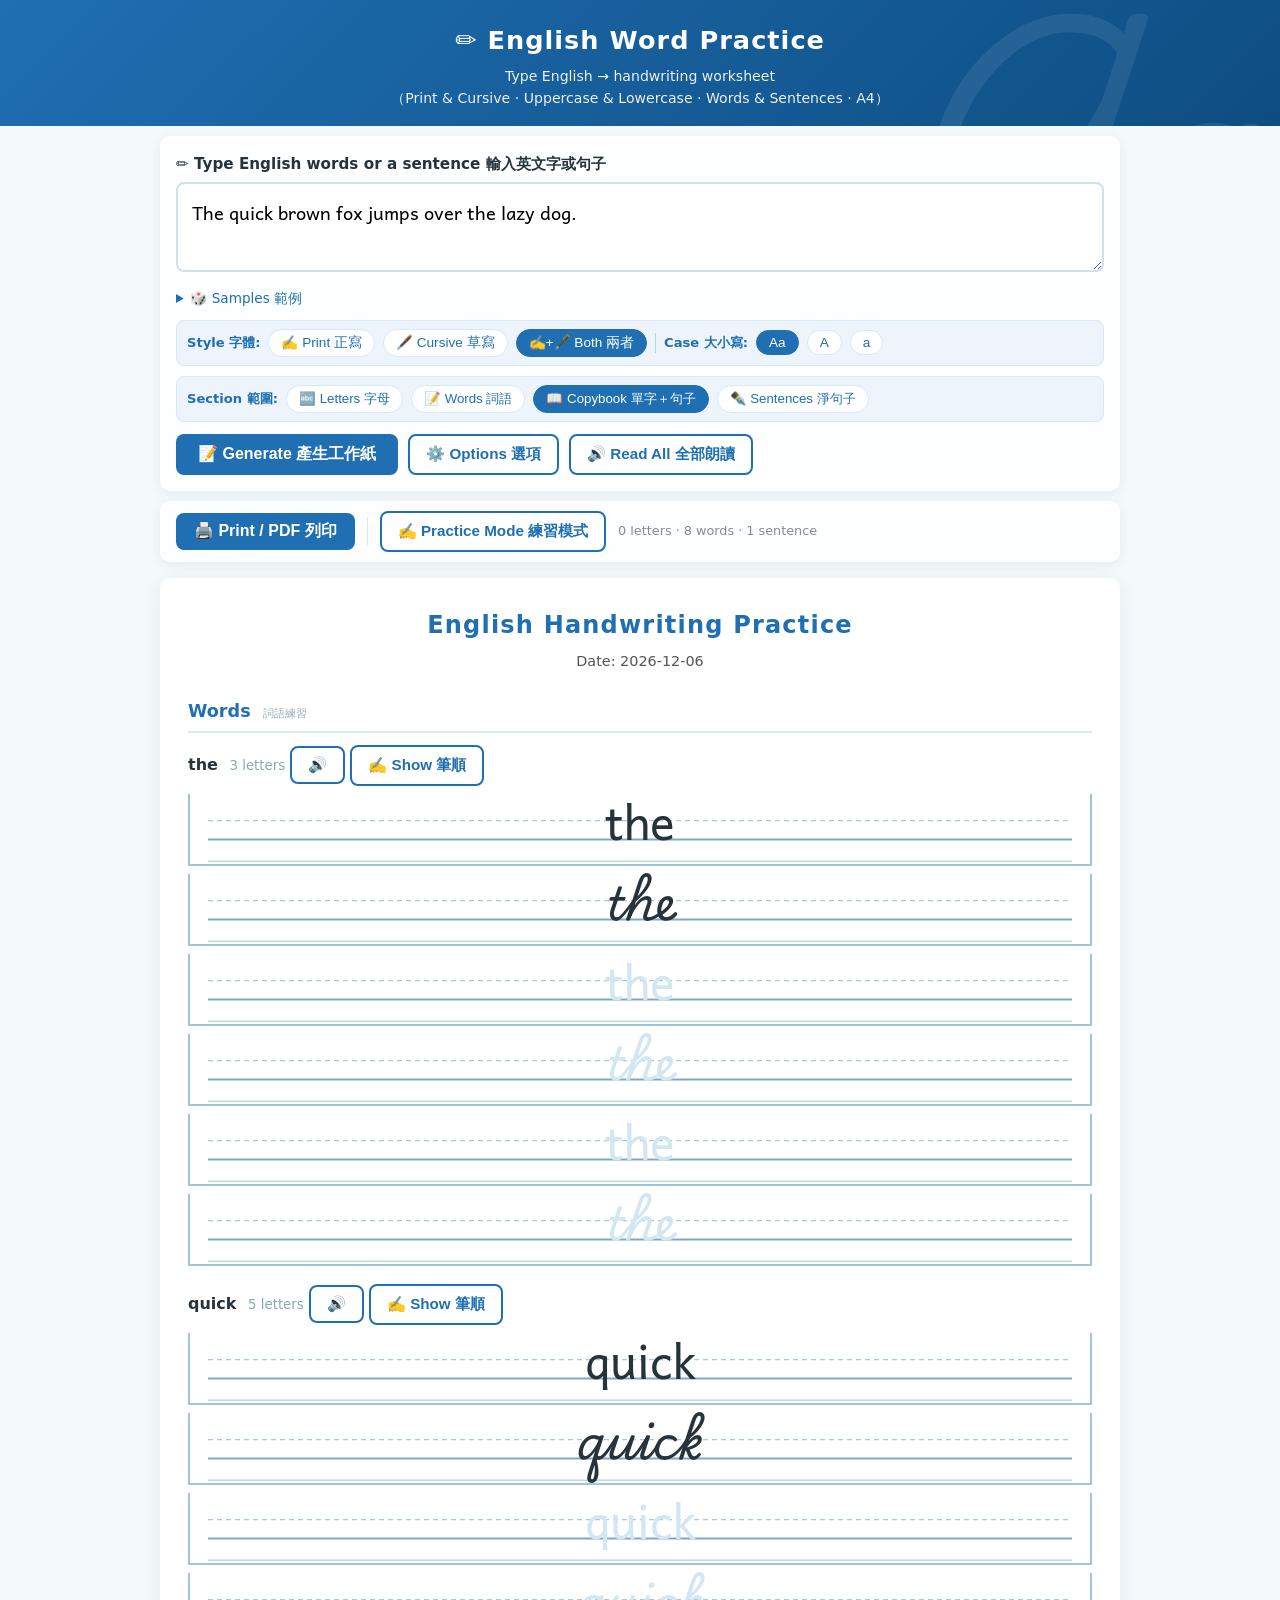
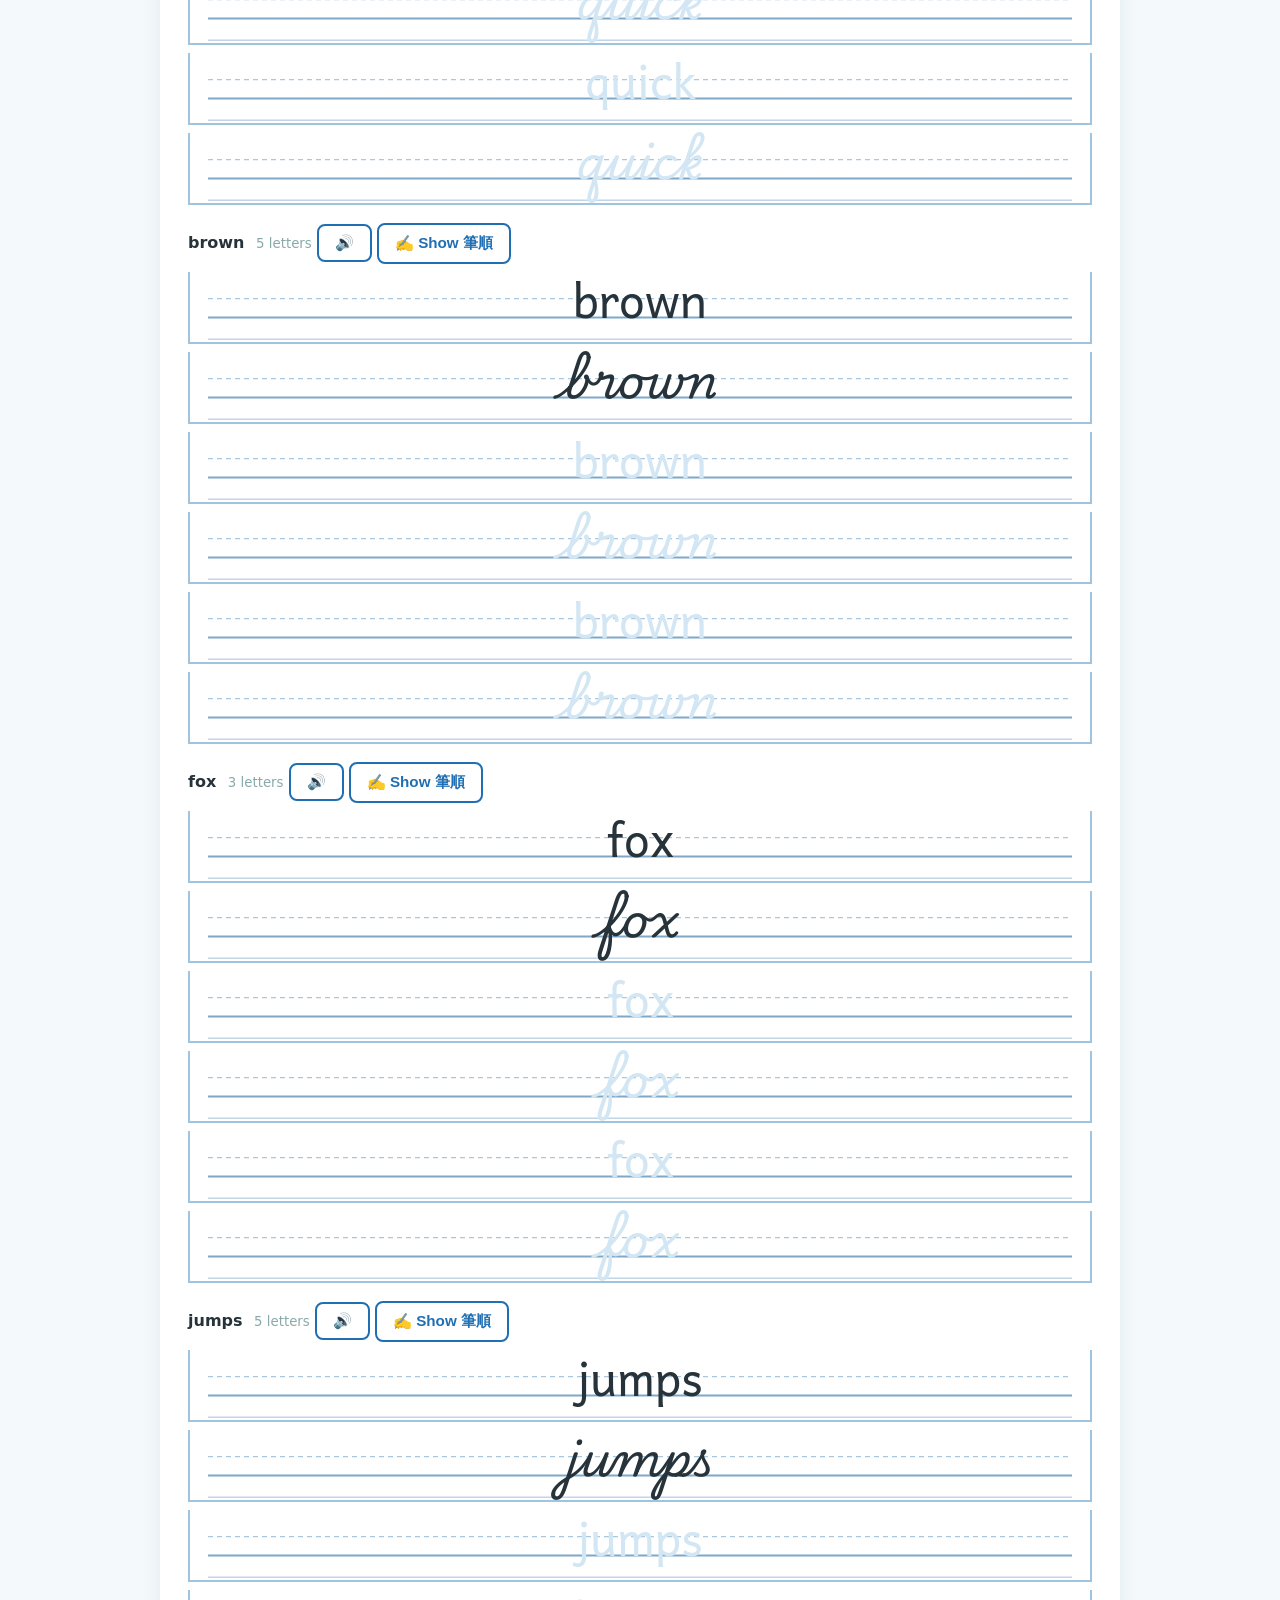
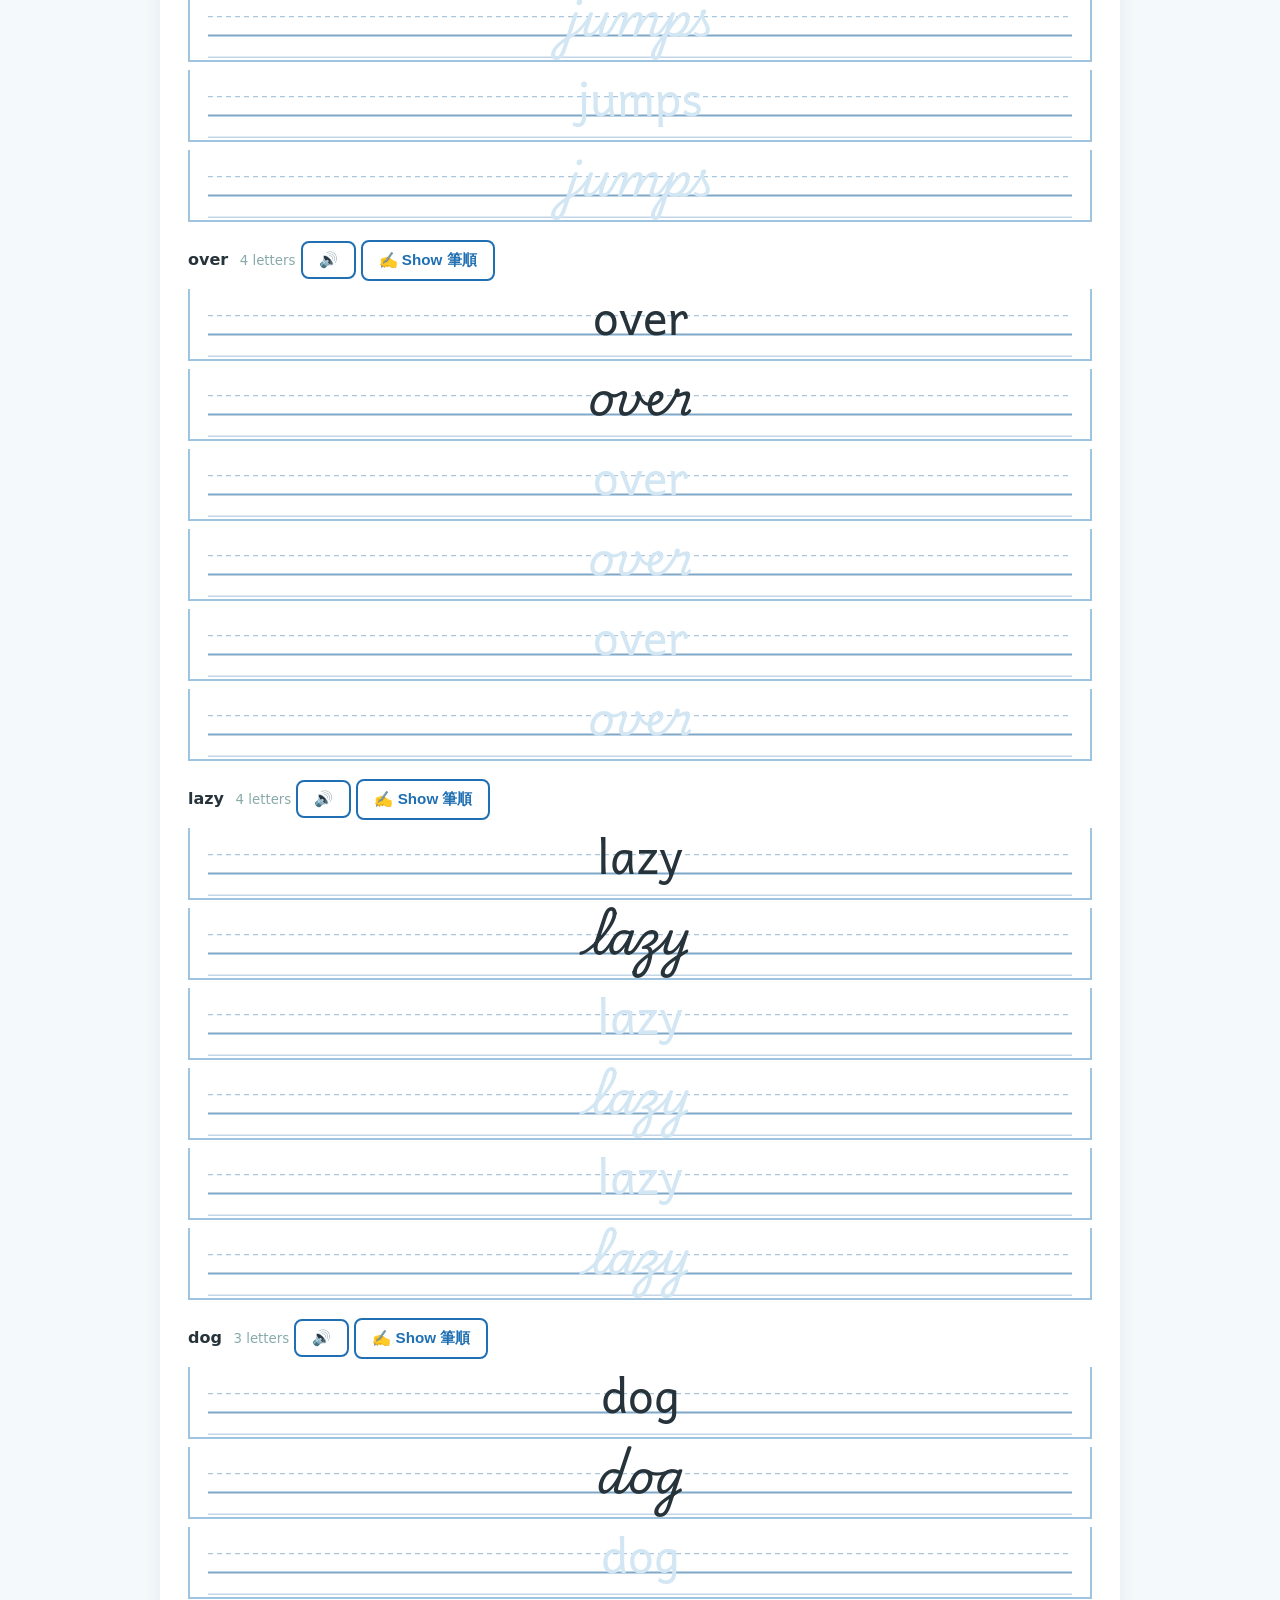
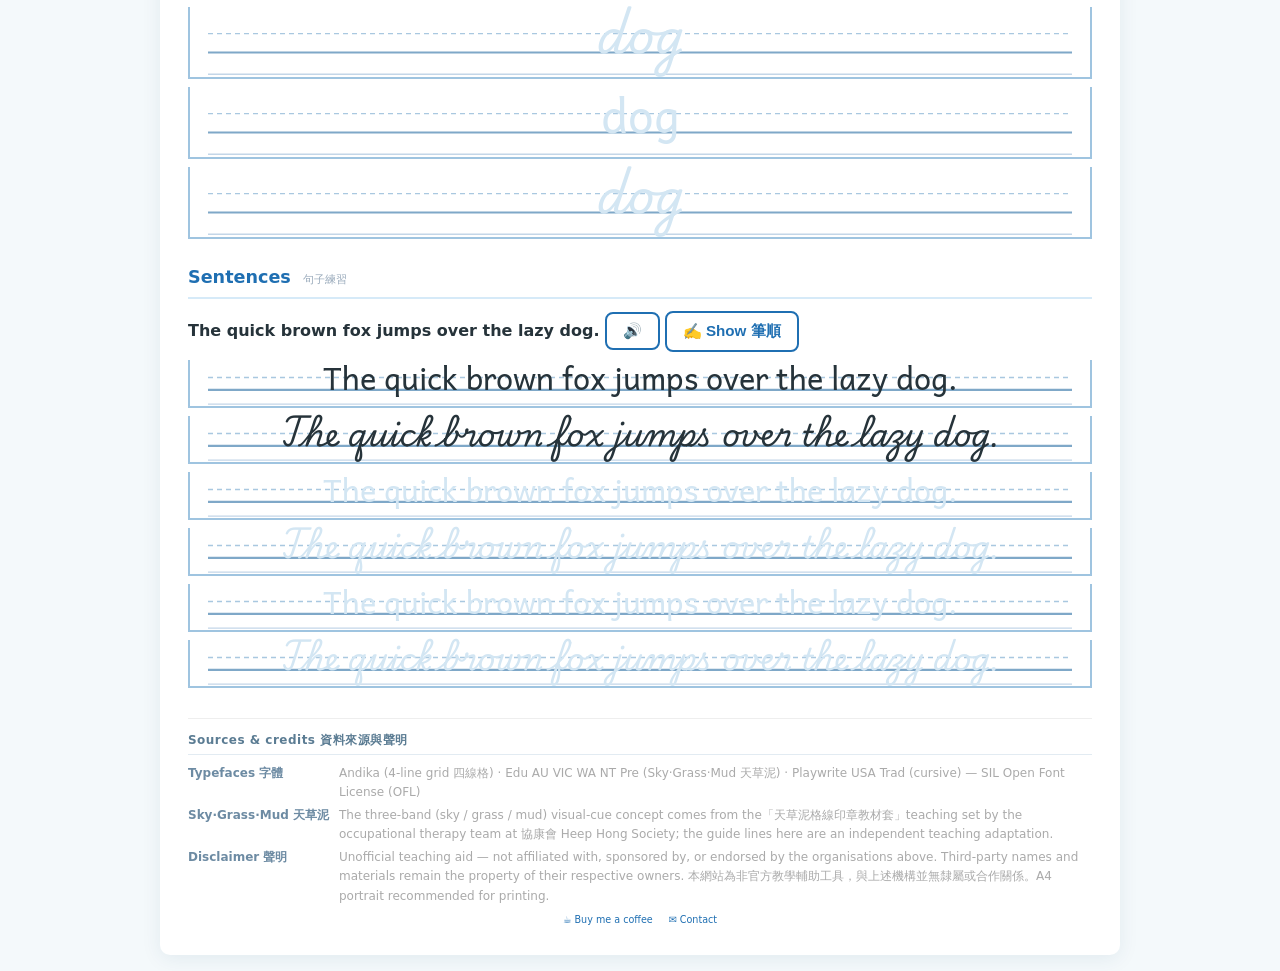
==== index.html @ a5fae90f "feat(天草泥): 虛線字再下移 1%（可壓線）+ 修 perRow 格仔基線偏差 用戶：「在天草泥模式下，虛線字再稍稍向下移，與中線重疊也可以」  ① 新 --cg-dot-extra（比例同 -" ====
<!DOCTYPE html>
<html lang="en">
<head>
<meta charset="UTF-8">
<meta name="viewport" content="width=device-width, initial-scale=1.0">
<title>English Word Practice — Handwriting Worksheet (Print & Cursive · A4)</title>
<link href="fonts/hand.css?v=caoni5" rel="stylesheet">
<link rel="icon" href="data:image/svg+xml,<svg xmlns='http://www.w3.org/2000/svg' viewBox='0 0 100 100'><text y='80' font-size='80'>✏️</text></svg>">
<style>
:root {
  --bg: #F4F9FB;
  --ink: #26333A;
  --blue: #1F6FB2;
  --blue-light: #D6EAF8;
  --blue-grid: #9FC4E0;
  --guide-line: #A9C8E0;
  --guide-tint: #D3E6F3;
  --green: #2E7D4F;
  --paper: #FDFEFF;
  --card-bg: #FFFFFF;
  --shadow: rgba(15, 60, 100, 0.08);
  --radius: 10px;
  --cell-practice: 96px;
  --cell-font: 62px;
  --glyph-bottom: 15%;
}
* { box-sizing: border-box; margin: 0; padding: 0; }
html { scroll-behavior: smooth; }
body {
  font-family: "Segoe UI", "PingFang TC", "Microsoft JhengHei", system-ui, sans-serif;
  background: var(--bg);
  color: var(--ink);
  line-height: 1.6;
  -webkit-font-smoothing: antialiased;
}
.screen-only { max-width: 960px; margin: 0 auto; padding: 20px; }
.hero {
  text-align: center;
  padding: 20px 16px 16px;
  background: linear-gradient(135deg, #1F6FB2 0%, #0E4D82 100%);
  color: white;
  position: relative;
  overflow: hidden;
}
.hero::after {
  content: 'Aa';
  position: absolute;
  right: 10px;
  top: -40px;
  font-size: 220px;
  opacity: 0.08;
  font-family: "Playwrite", "Andika", cursive;
}
.hero h1 { font-size: 1.6em; font-weight: 700; letter-spacing: 0.04em; }
.hero p { opacity: 0.92; margin-top: 4px; font-size: 0.88em; }
.input-section {
  background: var(--paper);
  border-radius: var(--radius);
  padding: 16px;
  margin: 10px auto;
  max-width: 960px;
  box-shadow: 0 2px 12px var(--shadow);
}
.input-section label { display: block; font-weight: 600; margin-bottom: 6px; font-size: 0.95em; }
.input-section textarea {
  width: 100%;
  min-height: 90px;
  padding: 14px;
  border: 2px solid #cfe0ee;
  border-radius: 8px;
  font-size: 1.15em;
  font-family: "Andika", "Segoe UI", cursive;
  resize: vertical;
  transition: border-color 0.2s;
  background: white;
}
.input-section textarea:focus { outline: none; border-color: var(--blue); }
.sample-collapse { margin-top: 8px; }
.sample-collapse summary { cursor: pointer; font-size: 0.85em; color: var(--blue); }
.sample-collapse .sample-list { display: flex; flex-wrap: wrap; gap: 8px; margin-top: 8px; }
.sample-collapse .sample-list button {
  border: 1px solid var(--blue-light);
  background: white;
  color: var(--blue);
  border-radius: 16px;
  padding: 4px 12px;
  font-size: 0.85em;
  cursor: pointer;
}
.sample-collapse .sample-list button:hover { background: var(--blue-light); }
.actions { display: flex; gap: 10px; margin-top: 12px; flex-wrap: wrap; }
.quick-style {
  display: flex; align-items: center; gap: 8px; flex-wrap: wrap;
  margin-top: 10px; padding: 8px 10px; background: #EDF4FB;
  border-radius: 8px; border: 1px solid var(--blue-light);
}
.qs-label { font-size: 0.82em; font-weight: 700; color: var(--blue); }
.qs-sep { width: 1px; height: 20px; background: #B9D3EA; }
.qs-btn {
  border: 1px solid var(--blue-light); background: white; color: var(--blue);
  border-radius: 16px; padding: 4px 12px; font-size: 0.85em; cursor: pointer;
  transition: all 0.15s;
}
.qs-btn:hover { background: var(--blue-light); }
.qs-btn.active { background: var(--blue); color: white; border-color: var(--blue); }
.btn-primary {
  background: var(--blue);
  color: white;
  border: none;
  border-radius: 8px;
  padding: 10px 22px;
  font-size: 1em;
  font-weight: 600;
  cursor: pointer;
  transition: background 0.2s;
}
.btn-primary:hover { background: #18588F; }
.btn-ghost {
  background: white;
  color: var(--blue);
  border: 2px solid var(--blue);
  border-radius: 8px;
  padding: 8px 16px;
  font-size: 0.95em;
  font-weight: 600;
  cursor: pointer;
}
.btn-ghost:hover { background: var(--blue-light); }

/* ===== OPTIONS ===== */
.options {
  background: var(--paper);
  border-radius: var(--radius);
  padding: 14px 16px;
  margin: 10px auto;
  max-width: 960px;
  box-shadow: 0 2px 12px var(--shadow);
  display: none;
}
.options.show { display: block; }
.opt-head { display: flex; align-items: center; justify-content: space-between; gap: 8px; flex-wrap: wrap; margin-bottom: 6px; }
.opt-head-title { font-weight: 700; font-size: 0.9em; color: var(--blue); }
.opt-head-actions { display: flex; gap: 6px; flex-wrap: wrap; }
.opt-mini {
  font: 600 0.78em/1 system-ui, -apple-system, "Noto Sans TC", sans-serif;
  padding: 5px 10px; border: 1px solid #d8e4f0; border-radius: 999px;
  background: #fff; color: #33506b; cursor: pointer;
}
.opt-mini:hover { background: #f2f7fc; }
.opt-mini.opt-reset { color: #8a5a00; border-color: #f0dfc0; background: #fffaf0; }
.opt-section { border-top: 1px solid #eef4fa; padding-top: 8px; margin-bottom: 10px; }
.opt-section:first-of-type { border-top: 0; }
.opt-section h3 {
  display: flex; align-items: baseline; gap: 8px; flex-wrap: wrap;
  font-size: 0.8em; font-weight: 700; color: var(--blue);
  margin: 0 0 8px; padding: 0 0 4px; border-bottom: 1px solid #e8f0f8;
  letter-spacing: 0.03em; cursor: pointer; user-select: none;
}
.opt-sec-sub { font-weight: 500; font-size: 0.94em; color: #93a7ba; letter-spacing: 0; }
.opt-chev { margin-left: auto; color: #9fb4c8; font-size: 0.9em; transition: transform 0.15s; }
.opt-section.collapsed .opt-chev { transform: rotate(-90deg); }
.opt-section.collapsed .opt-body { display: none; }
.opt-grid { display: grid; grid-template-columns: repeat(3, minmax(0, 1fr)); gap: 9px 16px; align-items: center; }
.opt-row { display: flex; align-items: center; gap: 8px; min-width: 0; }
.opt-row > label { flex: 0 1 auto; font-size: 0.82em; color: #555; font-weight: 600; }
.opt-row > select, .opt-row > input[type=number], .opt-row > input[type=text] {
  flex: 1 1 auto; min-width: 0;
  border: 1px solid #cfe0ee; border-radius: 6px; padding: 6px 8px; font-size: 0.9em; background: white;
}
.opt-row > input[type=checkbox] { flex: 0 0 auto; margin-left: auto; width: 16px; height: 16px; }
.opt-row.wide { grid-column: span 2; }
.opt-row.sub { margin-left: 10px; padding-left: 10px; border-left: 2px solid #e8f0f8; }
.opt-note { grid-column: 1 / -1; font-size: 0.75em; color: #93a7ba; margin: -2px 0 0 2px; }
#optionsPanel [hidden] { display: none !important; }
.toggle-row { display: flex; align-items: center; gap: 6px; }
.toggle-row label { font-size: 0.85em; color: #333; font-weight: 500; }

/* ===== PRINT BAR ===== */
.print-bar {
  max-width: 960px; margin: 10px auto; padding: 10px 16px;
  background: var(--paper); border-radius: var(--radius);
  box-shadow: 0 2px 12px var(--shadow);
  display: none; align-items: center; gap: 12px; flex-wrap: wrap;
}
.print-bar.show { display: flex; }
.print-bar .btn-primary { padding: 8px 18px; }
.bar-sep { width: 1px; height: 28px; background: #dde8f2; }

/* ===== WORKSHEET ===== */
#worksheet {
  background: white;
  border-radius: var(--radius);
  box-shadow: 0 4px 20px var(--shadow);
  max-width: 960px;
  margin: 16px auto;
  padding: 28px;
  display: none;
}
#worksheet.show { display: block; }
.ws-header { text-align: center; margin-bottom: 20px; }
.ws-title { font-size: 1.5em; font-weight: 700; color: var(--blue); letter-spacing: 0.05em; }
.ws-meta { display: flex; justify-content: center; gap: 24px; margin-top: 6px; font-size: 0.9em; color: #555; }
.ws-section-title {
  font-size: 1.1em; font-weight: 700; color: var(--blue);
  margin: 24px 0 12px; padding-bottom: 6px; border-bottom: 2px solid var(--blue-light);
}
.ws-section-title .en-hint { font-size: 0.6em; color: #99aabb; font-weight: 500; margin-left: 6px; }

/* ===== LETTER CARDS ===== */
.letter-card {
  border: 1px solid #e3eef7;
  border-radius: 10px;
  padding: 14px;
  margin-bottom: 14px;
  background: var(--card-bg);
  page-break-inside: avoid;
}
.letter-info { display: flex; align-items: flex-start; gap: 16px; margin-bottom: 8px; }
.letter-demo { flex-shrink: 0; }
.letter-details { flex: 1; min-width: 0; }
.letter-details .letter-name { font-size: 1.1em; font-weight: 700; }
.letter-details .letter-name small { color: #8aa; font-weight: 500; font-size: 0.7em; }
.letter-details .letter-desc { font-size: 0.85em; color: #667; }
.letter-details .letter-actions { display: flex; gap: 8px; margin-top: 8px; flex-wrap: wrap; }

/* ===== HANDWRITING CELL (4-line grid, print-safe SVG) ===== */
.hw-cell {
  position: relative;
  width: var(--cell-practice, 96px);
  height: var(--cell-practice, 96px);
  background: white;
  border: 2px solid var(--blue-grid);
  flex-shrink: 0;
}
.hw-cell .glyph-layer {
  position: absolute;
  inset: 0;
  display: flex;
  align-items: flex-end;
  justify-content: center;
  bottom: var(--glyph-bottom, 15%);
  line-height: 1;
  z-index: 3;
}
.hw-cell .glyph-layer span {
  display: inline-block;
  line-height: 1;
  font-size: var(--cell-font, 62px);
  transform-origin: center;
}
.hw-cell .glyph-layer span.print { font-family: "Andika", "Segoe UI", sans-serif; margin-bottom: calc(var(--cell-font) * 0.2275 - 1px); }
.hw-cell .glyph-layer span.cursive { font-family: "Playwrite", cursive; margin-bottom: calc(var(--cell-font) * 0.2775 - 1px); }
.hw-cell .glyph-layer .guide-glyph { color: var(--guide-tint); }
.hw-cell .glyph-layer .demo-glyph { color: var(--ink); }
.cell-guides {
  position: absolute; inset: 0; width: 100%; height: 100%;
  pointer-events: none; z-index: 1; display: block;
}
.cell-guides line { stroke: var(--guide-line); stroke-width: 1.4; vector-effect: non-scaling-stroke; }
.cell-guides line.g-baseline { stroke: #7FA8C8; stroke-width: 2.2; }
.cell-guides line.g-midline { stroke-dasharray: 5 4; }
.cell-guides line.g-bottom { stroke: #C3D6E8; }

/* guide modes */
.guide-dashed .cell-guides line { stroke-dasharray: 4 4; }
.guide-blank .cell-guides { display: none; }
/* 天草泥三色模板：彩色底上導線同描紅字母要加深少少先睇到 */
.guide-caoni { --guide-line: #8FB4D0; --guide-tint: #A8C4D8; }
/* 天草泥：字塊已經由 1% 填到 99%，頂線/底線會橫穿字母 → 只留天空/草、草/泥兩條界線 */
.guide-caoni .cell-guides line.g-top,
.guide-caoni .cell-guides line.g-bottom { display: none; }
/* ===== 天草泥 print 模板（字體 = Edu AU VIC WA NT Pre，只喺天草泥模式用；四線格模式仍然 Andika）=====
   Pre 實測 metric：升部 0.93（h/b/d/k/l）· x-height 0.51 · 尾 0.43 · cap 0.92 · t 0.81
     → 升部:x-height:尾 = 1.82 : 1 : 0.84（理想 2:1:1），所以三區只需 31.3 / 36.7 / 32.0 ≈ 原圖 1/3
   成塊字（升部頂→尾底 = 1.36em）填滿成格、上下各留 1% → 字級 0.7206 格高、基線 68.0%、天空/草界 31.3%
   大楷倍數 = asc/cap = 1.011（Pre 嘅 cap 同升部一樣高，唔使點放大）
   小楷 t 倍數 = asc/tAsc = 1.148（t 頭同 h 頭並齊）
   基線公式：baseline = layerBottom − margin − k·fs（Pre 實測 k = 0.082）
     → cells: margin = 0.111H − 1.4px；word/sentence: margin = 0.261 × 行高 − 2px
   ⚠️ 一定要用 #worksheet.guide-caoni（ID＋class）先壓得住 .word-line / .sentence-block 嘅 base 規則；
      同 specificity 時順序決定 → sentence 規則要排喺 word-line 之後。
   cursive 唔改（Playwrite 1.76:1:0.90 → 29/38/34，本身啱原圖三等分）。 */
#worksheet.guide-caoni .glyph-layer span.print {
  font-family: var(--caoni-print-fam, "EduPre"), "Segoe UI", sans-serif;
  /* Playwrite 系當印刷體用要 calt 關（唔連筆）；其他字體 = normal */
  font-feature-settings: var(--caoni-print-feat, normal);
}
/* 描紅點點版：EduDots（同 Pre 同形）＋ EduPre 做 fallback —— Dots 只有字母/數字，冇標點 */
#worksheet.guide-caoni.dotted-trace .glyph-layer span.guide-glyph.print {
  font-family: "EduDots", "EduPre", "Segoe UI", sans-serif;
  /* 2026-09-20（用戶要求）：虛線／描紅字再稍稍下移；「與中線重疊也可以」→ 允許壓線。
     額外下移 = --cg-dot-extra，比例同 --cg-shift（hw-cell 1% / word-line 0.75% / sentence 0.5% of cell 高）。
     ⚠️ 只影響 .dotted-trace（點點開、caoni、字體有點點孿生版）；實線字完全不變。 */
  top: calc(var(--cg-shift, 0px) + var(--cg-dot-extra, 0px));
}
#worksheet.guide-caoni .hw-cell .glyph-layer {
  --cg-fs: calc(var(--cell-font) * var(--cg-fs-mult, 1.109));
  --cg-mb: calc(var(--cg-cell, var(--cell-practice, 96px)) * (0.85 - var(--cg-base, 0.68) - var(--cg-k, 0.082) * var(--cg-fs-mult, 1.109) * 0.64) - 1.4px);
  --cg-shift: calc(var(--cg-cell, var(--cell-practice, 96px)) * 0.01);
  --cg-dot-extra: calc(var(--cg-cell, var(--cell-practice, 96px)) * 0.01);   /* 虛線（描紅）字額外下移 */
}
#worksheet.guide-caoni .word-line .glyph-layer {
  --cg-fs: calc(var(--cell-font) * 0.75 * var(--cg-fs-mult, 1.109));
  --cg-mb: calc(var(--cg-cell, var(--cell-practice, 96px)) * 0.75 * (1 - var(--cg-base, 0.68) - var(--cg-k, 0.082) * var(--cg-fs-mult, 1.109) * 0.64) - 2px);
  --cg-shift: calc(var(--cg-cell, var(--cell-practice, 96px)) * 0.75 * 0.01);
  --cg-dot-extra: calc(var(--cg-cell, var(--cell-practice, 96px)) * 0.75 * 0.01);
}
#worksheet.guide-caoni .sentence-block .glyph-layer {
  --cg-fs: calc(var(--cell-font) * 0.5 * var(--cg-fs-mult, 1.109));
  --cg-mb: calc(var(--cg-cell, var(--cell-practice, 96px)) * 0.5 * (1 - var(--cg-base, 0.68) - var(--cg-k, 0.082) * var(--cg-fs-mult, 1.109) * 0.64) - 2px);
  --cg-shift: calc(var(--cg-cell, var(--cell-practice, 96px)) * 0.5 * 0.01);
  --cg-dot-extra: calc(var(--cg-cell, var(--cell-practice, 96px)) * 0.5 * 0.01);
  --cg-cap-adj: var(--caoni-cap-adj5, 1);   /* 0.5× 行細，cap 圓頭 overshoot 比例唔同 → 補償 */
}
#worksheet.guide-caoni .glyph-layer span.print {
  font-size: var(--cg-fs);
  margin-bottom: var(--cg-mb);
  /* 2026-09-20：大楷／升部墨頂原本喺所有 cell size 都越過頂框（xs −2.43% … lg −0.42%），
     而 g/p/y 尾已貼 98.7% → 唔可以純下移。做法 = 字級收 1.5%（--cg-fs-mult 1.126→1.109，
     基線由 --cg-mb 自動補償，所以字級細咗 = 墨頂下降 1.02%、尾上升 0.47%）＋統一下移 1%（--cg-shift）。
     淨效果：墨頂 +1.1～+1.6%（留 1–2px 空隙）、尾 ~99.3%（仍然貼底框）。span 係 inline-block，top 有效且唔影響 layout。 */
  position: relative;
  top: var(--cg-shift, 0px);
}
#worksheet.guide-caoni .glyph-layer span.print.caoni-cap {
  --cg-cap: calc(var(--caoni-cap, 1.011) * var(--cg-cap-adj, 1));
  font-size: calc(var(--cg-fs) * var(--cg-cap));
  margin-bottom: calc(var(--cg-mb) - var(--cg-fs) * var(--cg-k, 0.082) * (var(--cg-cap) - 1));
}
#worksheet.guide-caoni .glyph-layer span.print.caoni-t {
  font-size: calc(var(--cg-fs) * var(--caoni-t, 1.148));
  margin-bottom: calc(var(--cg-mb) - var(--cg-fs) * var(--cg-k, 0.082) * (var(--caoni-t, 1.148) - 1));
}

/* ===== PRACTICE ROWS ===== */
.practice-row { display: flex; flex-wrap: wrap; gap: 0; margin-top: 4px; }
.practice-row[data-perrow] .practice-cell {
  width: auto; height: auto;
  flex: 0 0 calc((100% - 4px * (var(--n, 6) - 1)) / var(--n));
  aspect-ratio: 1;
}
/* perRow 模式格仔闊度唔再由 --cell-practice 決定，字級要跟住格仔：
   否則字固定 61.44px 但格仔 216px（比例 0.285 而非 0.64），基線亦對唔上四線格 */
/* 2026-09-20：--cell-practice 亦要跟格仔，唔係淨係字級。天草泥嘅 --cg-mb / --cg-shift /
   --cg-dot-extra 都係用 --cell-practice 計垂直位置 —— 只改 --cell-font 的話，perRow=4（格 216px）
   條基線會落到 73.23% 而畫出嚟嘅草線喺 68.65%（差 4.6%，即 E 足足低咗 5.9px）。 */
@supports (container-type: inline-size) {
  .practice-row[data-perrow] .practice-cell { container-type: inline-size; --cell-font: 64cqw; --cg-cell: 100cqw; }
}

/* ===== WORD / SENTENCE LINES ===== */
.word-block { margin-bottom: 18px; page-break-inside: avoid; }
.word-block .word-info { margin-bottom: 6px; }
.word-block .word-name { font-weight: 700; font-size: 1em; }
.word-block .word-name small { color: #8aa; font-weight: 500; margin-left: 6px; }
.word-line {
  position: relative;
  height: calc(var(--cell-practice, 96px) * 0.75);
  margin: 8px 0;
  border: 2px solid var(--blue-grid);
  border-top: none;
}
.word-line .glyph-layer {
  position: absolute; inset: 0; display: flex; align-items: flex-end;
  justify-content: center;
  /* bottom set per-font via span margin; layer itself sits at 0 */
  bottom: 0;
  line-height: 1; z-index: 3;
}
.word-line .glyph-layer span {
  display: inline-block; line-height: 1;
  font-size: calc(var(--cell-font, 62px) * 0.75);
  white-space: nowrap;
}
.word-line .glyph-layer span.print { font-family: "Andika", "Segoe UI", sans-serif; margin-bottom: calc(var(--cell-practice, 96px) * 0.75 * 0.2956 - 1px); }
.word-line .glyph-layer span.cursive { font-family: "Playwrite", cursive; margin-bottom: calc(var(--cell-practice, 96px) * 0.75 * 0.3276 - 1px); }
/* sentence lines are 0.5× scale — margins scale with cell, font with 0.5 */
.sentence-block .glyph-layer span.print,
.sentence-block .glyph-layer span.cursive {
  font-size: calc(var(--cell-font, 62px) * 0.5);
}
.sentence-block .glyph-layer span.print { font-family: "Andika", "Segoe UI", sans-serif; margin-bottom: calc(var(--cell-practice, 96px) * 0.5 * 0.2956 - 1px); }
.sentence-block .glyph-layer span.cursive { font-family: "Playwrite", cursive; margin-bottom: calc(var(--cell-practice, 96px) * 0.5 * 0.3276 - 1px); }
.word-line .glyph-layer .guide-glyph { color: var(--guide-tint); }
.word-line .glyph-layer .demo-glyph { color: var(--ink); }
.word-line .cell-guides line.g-top { display: none; }

/* ===== MODAL ===== */
.modal-overlay {
  position: fixed; inset: 0; background: rgba(10, 40, 70, 0.5);
  display: none; align-items: center; justify-content: center; z-index: 100;
  padding: 20px;
}
.modal-overlay.show { display: flex; }
.modal-box {
  background: white; border-radius: 12px; padding: 22px;
  max-width: 560px; width: 100%; max-height: 85vh; overflow: auto;
  box-shadow: 0 10px 40px rgba(0,0,0,0.2);
}
.modal-box.wide { max-width: 900px; }
.modal-box h3 { color: var(--blue); margin-bottom: 12px; }
.modal-box .modal-actions { display: flex; gap: 10px; margin-top: 14px; flex-wrap: wrap; }
.stroke-nav { display: flex; align-items: center; gap: 8px; margin-bottom: 12px; flex-wrap: wrap; }
.stroke-nav #strokeNavPos { font-size: 0.85em; color: #667; }
.stroke-grid { display: grid; grid-template-columns: repeat(auto-fit, minmax(150px, 1fr)); gap: 12px; }
.stroke-box {
  background: #fff; border: 2px solid var(--blue-light); border-radius: 8px;
  padding: 8px; text-align: center;
}
.stroke-box .sb-label { font-size: 0.78em; font-weight: 700; color: var(--blue); margin-bottom: 4px; }
.stroke-box .sb-label small { color: #8aa; font-weight: 500; margin-left: 2px; }
.stroke-box svg { width: 100%; height: auto; background: #fff; border-radius: 4px; }
.stroke-box .sb-note { font-size: 0.72em; color: #99a; margin-top: 3px; min-height: 1.2em; }
.stroke-note { color: #889; font-size: 0.85em; margin-top: 8px; }
#strokeResult { margin-top: 10px; font-weight: 600; color: var(--green); min-height: 1.4em; }

/* ===== FOOTER ===== */
.ws-footer {
  margin-top: 30px; padding-top: 12px; border-top: 1px solid #eee;
  font-size: 0.75em; color: #aaa; text-align: center;
}
/* Sources & credits block — heading + label column + body text */
.ws-footer .wsf-block {
  display: grid; grid-template-columns: max-content 1fr; gap: 4px 10px;
  text-align: left;
}
/* 每行用 display:contents 令 label／內文成為上層 grid 嘅項目 → 跨行標籤欄自動對齊
   （原本 grid 喺 .wsf-row 上，max-content 逐行計，長標籤會推歪） */
.ws-footer .wsf-row { display: contents; }
.ws-footer .wsf-title {
  grid-column: 1 / -1;
  font-weight: 700; color: #5b7c93; letter-spacing: 0.04em;
  border-bottom: 1px solid #e2ebf2; padding-bottom: 3px; margin-bottom: 5px;
}

.ws-footer .wsf-label { color: #6d8ba3; font-weight: 600; white-space: nowrap; }
.footer-links { margin-top: 6px; display: flex; justify-content: center; gap: 16px; font-size: 0.8em; }
.footer-links a { color: var(--blue); text-decoration: none; }
.audio-toast {
  position: fixed; bottom: 24px; left: 50%; transform: translateX(-50%);
  background: rgba(20, 40, 60, 0.92); color: white; padding: 8px 18px;
  border-radius: 20px; font-size: 0.85em; z-index: 200;
  display: none; max-width: 90%;
}
.audio-toast.show { display: block; }
.back-to-top {
  position: fixed; bottom: 24px; right: 24px;
  width: 44px; height: 44px; border-radius: 50%;
  background: var(--blue); color: white; border: none; font-size: 1.2em;
  cursor: pointer; box-shadow: 0 4px 14px rgba(15,60,100,0.3);
  display: none; z-index: 90;
}
.back-to-top.show { display: block; }

/* ===== SECTION TABS ===== */
.qs-section {
  display: flex; align-items: center; gap: 8px; flex-wrap: wrap;
  margin-top: 10px; padding: 8px 10px; background: #EDF4FB;
  border-radius: 8px; border: 1px solid var(--blue-light);
}
.qs-section .qs-label { font-size: 0.82em; font-weight: 700; color: var(--blue); }
.qs-section .qs-btn.section-btn { font-size: 0.83em; white-space: nowrap; }

/* ===== RESPONSIVE ===== */
@media (max-width: 640px) {
  .hero h1 { font-size: 1.35em; }
  .input-section { padding: 14px; }
  .options { padding: 12px; }
  .opt-grid { grid-template-columns: 1fr; }
  .letter-info { flex-direction: column; }
  #worksheet { padding: 14px; margin: 8px; }
}

/* ===== PRINT ===== */
@media print {
  @page { margin: 12mm; size: A4; }
  body { background: white !important; }
  .screen-only, .hero, .print-bar, .modal-overlay, .audio-toast,
  .no-print, .back-to-top, .footer-links, .options { display: none !important; }
  /* 工作紙上面嘅互動手掣（🔊 / ✍ Show 筆順）都唔應該印出嚟 */
  .btn-ghost, .letter-actions, .word-info button { display: none !important; }
  #worksheet {
    box-shadow: none; margin: 0; padding: 0; max-width: none; background: white;
    --cell-practice: var(--print-cell-practice, 2.2cm) !important;
    --cell-font: var(--print-cell-font, calc(2.2cm * 0.64)) !important;
    --glyph-bottom: var(--print-glyph-bottom, 15%) !important;
    --guide-line: #8FB4D4 !important;
    --guide-tint: #C7DEEF !important;
    --blue-grid: #8FAFC9 !important;
  }
  .letter-card { break-inside: avoid; page-break-inside: avoid; }
  .word-block { break-inside: avoid; page-break-inside: avoid; }
  .practice-row[data-perrow] .practice-cell {
    flex: 0 0 var(--cell-practice) !important;
    width: var(--cell-practice) !important;
    height: var(--cell-practice) !important;
    --cg-cell: var(--cell-practice);   /* 列印時格仔真係由 --cell-practice 決定，唔可以用 cqw */
  }
  .cell-guides line { stroke-width: 1.6; }
  /* 天草泥三色模板：ID+class specificity 先壓得住上面 #worksheet 嘅 !important */
  #worksheet.guide-caoni { --guide-line: #8FB4D0 !important; --guide-tint: #A8C4D8 !important; }
}
</style>
</head>
<body>

<div class="hero no-print">
  <h1>✏️ English Word Practice</h1>
  <p>Type English → handwriting worksheet<br>（Print &amp; Cursive · Uppercase &amp; Lowercase · Words &amp; Sentences · A4）</p>
</div>

<!-- INPUT -->
<div class="input-section screen-only">
  <label for="inputText">✏️ Type English words or a sentence 輸入英文字或句子</label>
  <textarea id="inputText" placeholder="e.g. The quick brown fox jumps over the lazy dog.">The quick brown fox jumps over the lazy dog.</textarea>
  <details class="sample-collapse">
    <summary>🎲 Samples 範例</summary>
    <div class="sample-list">
      <button onclick="setInput('abcdefghijklmnopqrstuvwxyz')">a–z</button>
      <button onclick="setInput('ABCDEFGHIJKLMNOPQRSTUVWXYZ')">A–Z</button>
      <button onclick="setInput('hello world')">hello world</button>
      <button onclick="setInput('The quick brown fox jumps over the lazy dog.')">Full alphabet 全字母句</button>
      <button onclick="setInput('Happy birthday! I love you.')">Phrases 短句</button>
      <button onclick="setInput('My name is Alex. I am eight years old.')">Sentences 句子</button>
    </div>
  </details>
  <div class="quick-style">
    <span class="qs-label">Style 字體:</span>
    <button class="qs-btn" data-style="print" onclick="setStyle('print')">✍️ Print 正寫</button>
    <button class="qs-btn" data-style="cursive" onclick="setStyle('cursive')">🖋️ Cursive 草寫</button>
    <button class="qs-btn" data-style="both" onclick="setStyle('both')">✍️+🖋️ Both 兩者</button>
    <span class="qs-sep"></span>
    <span class="qs-label">Case 大小寫:</span>
    <button class="qs-btn" data-case="both" onclick="setCase('both')">Aa</button>
    <button class="qs-btn" data-case="upper" onclick="setCase('upper')">A</button>
    <button class="qs-btn" data-case="lower" onclick="setCase('lower')">a</button>
  </div>
  <div class="quick-style qs-section">
    <span class="qs-label">Section 範圍:</span>
    <button class="qs-btn section-btn" data-section="letters" onclick="setSection('letters')">🔤 Letters 字母</button>
    <button class="qs-btn section-btn" data-section="words" onclick="setSection('words')">📝 Words 詞語</button>
    <button class="qs-btn section-btn" data-section="copybook" onclick="setSection('copybook')">📖 Copybook 單字＋句子</button>
    <button class="qs-btn section-btn" data-section="sentences" onclick="setSection('sentences')">✒️ Sentences 淨句子</button>
  </div>
  <div class="actions">
    <button class="btn-primary" onclick="generate()">📝 Generate 產生工作紙</button>
    <button class="btn-ghost" onclick="toggleOptions()">⚙️ Options 選項</button>
    <button class="btn-ghost" onclick="readAllText('us')">🔊 Read All 全部朗讀</button>
  </div>
</div>

<!-- OPTIONS -->
<!-- OPTIONS -->
<div class="options" id="optionsPanel">
  <div class="opt-head">
    <span class="opt-head-title">⚙️ Options 選項</span>
    <div class="opt-head-actions">
      <button type="button" class="opt-mini" onclick="applyPreset('kindy')">🧸 幼稚園</button>
      <button type="button" class="opt-mini" onclick="applyPreset('p1')">🎒 小一</button>
      <button type="button" class="opt-mini" onclick="applyPreset('caoni')">🖍 天草泥</button>
      <button type="button" class="opt-mini opt-reset" onclick="resetOptions()">↺ Reset 重設</button>
    </div>
  </div>

  <!-- ── 決策軸 1：練咩（範圍／大小寫／字體類型／去重） ── -->
  <section class="opt-section" data-sec="content">
    <h3>📝 Content 內容 <span class="opt-sec-sub">練咩 · 用邊種字</span><span class="opt-chev">▾</span></h3>
    <div class="opt-body">
      <div class="opt-grid">
        <div class="opt-row">
          <label for="optSection">Section 範圍</label>
          <select id="optSection">
            <option value="letters">Letters only 只字母</option>
            <option value="words">Words only 只詞語</option>
            <option value="copybook" selected>Copybook 單字＋句子</option>
            <option value="sentences">Sentences only 淨句子</option>
          </select>
        </div>
        <div class="opt-row" data-when="section=letters">
          <label for="optCase">Case 大小寫</label>
          <select id="optCase">
            <option value="both" selected>Both Aa 兩者</option>
            <option value="upper">Uppercase A 大寫</option>
            <option value="lower">Lowercase a 小寫</option>
          </select>
        </div>
        <div class="opt-row">
          <label for="optStyle">Letter style 字體類型</label>
          <select id="optStyle">
            <option value="print">Print 正寫</option>
            <option value="cursive">Cursive 草寫</option>
            <option value="both" selected>Both 兩者</option>
          </select>
        </div>
        <div class="opt-row" data-when="section=letters">
          <label for="optDedup">Deduplicate letters 字母去重</label>
          <input type="checkbox" id="optDedup" checked>
        </div>
      </div>
    </div>
  </section>

  <!-- ── 決策軸 2：點顯示（格線 + 天草泥子選項綁埋一齊） ── -->
  <section class="opt-section" data-sec="guides">
    <h3>🖍 Guides 格線 <span class="opt-sec-sub">點顯示 · 描紅</span><span class="opt-chev">▾</span></h3>
    <div class="opt-body">
      <div class="opt-grid">
        <div class="opt-row">
          <label for="optGuideStyle">Grid style 格線樣式</label>
          <select id="optGuideStyle">
            <option value="standard" selected>Standard 4-line 標準四線格</option>
            <option value="caoni">Sky·Grass·Mud 天草泥（圖案）</option>
            <option value="caoni-color">Sky·Grass·Mud 天草泥（只有顏色）</option>
            <option value="dashed">Dashed guides 虛線格</option>
            <option value="blank">Blank 空白格</option>
          </select>
        </div>
        <div class="opt-row">
          <label for="optGuide">Light tracing 淺色描紅</label>
          <input type="checkbox" id="optGuide" checked>
        </div>
        <div class="opt-row sub" data-when="guide=caoni|caoni-color">
          <label for="optCaoniFont">天草泥字體 Caoni font</label>
          <select id="optCaoniFont">
            <option value="edupre" selected>Edu AU VIC WA NT Pre（比例最貼 1/3）</option>
            <option value="pwusm">Playwrite US Modern（最貼 1/3，偏離 6.3）</option>
            <option value="andika">Andika（原本字體）</option>
          </select>
        </div>
        <div class="opt-row sub" data-when="guide=caoni|caoni-color">
          <label for="optDotted">Dotted tracing 點點描紅</label>
          <input type="checkbox" id="optDotted">
        </div>
        <div class="opt-note" data-when="guide=caoni|caoni-color">↑ 天草泥專屬：字體會自動調整三區比例；點點描紅要揀有「點點版」嘅字體。</div>
      </div>
    </div>
  </section>

  <!-- ── 決策軸 3：版面（行數／格數／大小） ── -->
  <section class="opt-section" data-sec="layout">
    <h3>📐 Layout 版面 <span class="opt-sec-sub">行數 · 格數 · 大細</span><span class="opt-chev">▾</span></h3>
    <div class="opt-body">
      <div class="opt-grid">
        <div class="opt-row">
          <label for="optPractice">Practice rows 練習行數</label>
          <input type="number" id="optPractice" value="4" min="0" max="20">
        </div>
        <div class="opt-row" data-when="section=letters">
          <label for="optPerRow">Cells per row 每行格數</label>
          <select id="optPerRow">
            <option value="auto" selected>Auto 自動</option>
            <option value="4">4</option>
            <option value="6">6</option>
            <option value="8">8</option>
          </select>
        </div>
        <div class="opt-row">
          <label for="optSize">Screen cell size 螢幕格</label>
          <select id="optSize">
            <option value="xs">Extra small 特小 (56px)</option>
            <option value="sm">Small 小 (72px)</option>
            <option value="md" selected>Medium 中 (96px)</option>
            <option value="lg">Large 大 (128px)</option>
          </select>
        </div>
        <div class="opt-row">
          <label for="optPrintSize">Print cell size 印刷格</label>
          <select id="optPrintSize">
            <option value="auto">Follow screen 跟螢幕</option>
            <option value="1.5cm">Small 小 (1.5cm)</option>
            <option value="1.8cm">Medium 中 (1.8cm)</option>
            <option value="2.2cm" selected>Large 大 (2.2cm 標準)</option>
            <option value="2.6cm">Extra large 特大 (2.6cm)</option>
          </select>
        </div>
        <div class="opt-row">
          <label for="optWrap">Sentence wrap 換行基準</label>
          <select id="optWrap">
            <option value="print" selected>Print 列印優先（安全）</option>
            <option value="screen">Screen 螢幕優先（列印可能超邊界）</option>
          </select>
        </div>
        <div class="opt-note">換行基準：「列印優先」跟實際印刷格大小計，列印唔會超出紙邊（螢幕長句每行可能留少量空位）；「螢幕優先」填滿螢幕闊度，但列印可能超邊界。</div>
      </div>
    </div>
  </section>

  <!-- ── 決策軸 4：頁面（標題／姓名／顯示／語音） ── -->
  <section class="opt-section" data-sec="page">
    <h3>📄 Page 頁面 <span class="opt-sec-sub">標題 · 姓名 · 語音</span><span class="opt-chev">▾</span></h3>
    <div class="opt-body">
      <div class="opt-grid">
        <div class="opt-row wide">
          <label for="optTitle">Worksheet title 工作紙標題</label>
          <input type="text" id="optTitle" value="English Handwriting Practice" placeholder="Worksheet title 工作紙標題">
        </div>
        <div class="opt-row wide">
          <label for="optName">Name 姓名</label>
          <input type="text" id="optName" value="" placeholder="Student name 學生姓名">
        </div>
        <div class="opt-row">
          <label for="optShowHeader">Show info 顯示標題資訊</label>
          <input type="checkbox" id="optShowHeader" checked>
        </div>
        <div class="opt-row">
          <label for="optAccent">語音口音 Accent</label>
          <select id="optAccent">
            <option value="us" selected>US English 美式</option>
            <option value="uk">UK English 英式</option>
          </select>
        </div>
      </div>
    </div>
  </section>
</div>

<!-- PRINT BAR -->
<div class="print-bar no-print" id="printBar">
  <button class="btn-primary" onclick="printWorksheet()">🖨️ Print / PDF 列印</button>
  <div class="bar-sep"></div>
  <button class="btn-ghost" onclick="toggleQuizMode()" id="btnQuizMode">✍️ Practice Mode 練習模式</button>
  <span style="font-size:0.8em;color:#889;" id="printHint"></span>
</div>

<!-- WORKSHEET -->
<div id="worksheet">
  <div class="ws-header">
    <div class="ws-title" id="wsTitle">English Handwriting Practice</div>
    <div class="ws-meta" id="wsMeta"></div>
  </div>
  <div id="wsContent"></div>
  <div class="ws-footer">
    <div id="wsFooter">
      <div class="wsf-block">
        <div class="wsf-title">Sources &amp; credits 資料來源與聲明</div>
        <div class="wsf-row"><span class="wsf-label">Typefaces 字體</span>Andika (4-line grid 四線格) · Edu AU VIC WA NT Pre (Sky·Grass·Mud 天草泥) · Playwrite USA Trad (cursive) — SIL Open Font License (OFL)</div>
        <div class="wsf-row"><span class="wsf-label">Sky·Grass·Mud 天草泥</span>The three-band (sky / grass / mud) visual-cue concept comes from the「天草泥格線印章教材套」teaching set by the occupational therapy team at 協康會 Heep Hong Society; the guide lines here are an independent teaching adaptation.</div>
        <div class="wsf-row"><span class="wsf-label">Disclaimer 聲明</span>Unofficial teaching aid — not affiliated with, sponsored by, or endorsed by the organisations above. Third-party names and materials remain the property of their respective owners. 本網站為非官方教學輔助工具，與上述機構並無隸屬或合作關係。A4 portrait recommended for printing.</div>
      </div>
    </div>
    <div class="footer-links">
      <a href="https://ko-fi.com/forumdata" target="_blank" rel="noopener">☕ Buy me a coffee</a>
      <a href="mailto:forumdata@gmail.com">✉️ Contact</a>
    </div>
  </div>
</div>

<!-- MODALS -->
<div class="modal-overlay" id="strokeModal">
  <div class="modal-box wide">
    <h3 id="strokeModalTitle">Write 筆順示範</h3>
    <div class="stroke-nav no-print">
      <button class="btn-ghost" onclick="strokePrev()">◀ Prev 上一個</button>
      <span id="strokeNavPos"></span>
      <button class="btn-ghost" onclick="strokeNext()">Next 下一個 ▶</button>
      <span style="flex:1"></span>
      <button class="btn-ghost" onclick="strokeReplay()">↻ Replay 重播</button>
    </div>
    <div id="strokeGrid" class="stroke-grid">
      <!-- 4 variant boxes injected by JS -->
    </div>
    <div class="stroke-note" id="strokeNote"></div>
    <div id="strokeResult"></div>
    <div class="modal-actions">
      <button class="btn-ghost" onclick="closeModal('strokeModal')">Close 關閉</button>
    </div>
  </div>
</div>

<div class="audio-toast" id="audioToast"></div>
<button class="back-to-top no-print" id="backToTop" title="Back to top">↑</button>

<script src="strokes_font.js"></script>
<script>
// ===== STATE =====
let currentLetters = [];
let currentWords = [];
let currentSentences = [];
let currentOptions = {};
let quizMode = false;
const SIZE_PX = { xs: 56, sm: 72, md: 96, lg: 128 };

// ===== INIT =====
document.addEventListener('DOMContentLoaded', () => {
  try {
    const saved = JSON.parse(localStorage.getItem('eng-ws-settings'));
    if (saved) {
      if (saved.practice != null) document.getElementById('optPractice').value = saved.practice;
      if (saved.size) document.getElementById('optSize').value = saved.size;
      if (['standard','caoni','caoni-color','dashed','blank'].includes(saved.guideStyle)) {
        document.getElementById('optGuideStyle').value = saved.guideStyle;
      }
      if (saved.perRow) document.getElementById('optPerRow').value = saved.perRow;
      if (saved.wrap) document.getElementById('optWrap').value = saved.wrap;
      if (saved.printSize) {
        const v = saved.printSize;
        if (['auto','1.5cm','1.8cm','2.2cm','2.6cm'].includes(v)) document.getElementById('optPrintSize').value = v;
      }
      if (saved.style) document.getElementById('optStyle').value = saved.style;
      if (saved.case_) document.getElementById('optCase').value = saved.case_;
      if (saved.accent) document.getElementById('optAccent').value = saved.accent;
      if (saved.section) document.getElementById('optSection').value = saved.section;
      document.getElementById('optGuide').checked = saved.guide !== false;
      document.getElementById('optDotted').checked = saved.dotted === true;
      if (saved.caoniFont) document.getElementById('optCaoniFont').value = saved.caoniFont;
      document.getElementById('optShowHeader').checked = saved.showHeader !== false;
      document.getElementById('optDedup').checked = saved.dedup !== false;
      if (saved.title) document.getElementById('optTitle').value = saved.title;
      if (saved.name) document.getElementById('optName').value = saved.name;
    }
  } catch(e) {}
  // sync quick-style buttons with current select values
  syncQuickBtns();
  generate();
  // 選項一改就自動重新產生（同 chineseword 一致；原本要再撳 Generate 才生效）
  bindAutoRegenerate();
  // Eager font warm-up — same lesson as chineseword: swap+preload so the
  // handwriting fonts render immediately instead of falling back to system
  // fonts on first paint (esp. before print/PDF).
  preloadFonts(['Andika', 'EduPre', 'EduDots', 'Playwrite', 'PWUSM']);
  // wait for the real glyphs, then re-render so baseline alignment uses
  // the actual font metrics (fallback → webfont changes the ink box)
  document.fonts.ready.then(() => { setTimeout(() => { if (document.querySelector('.demo-glyph')) generate(); }, 30); });
});

// Shared font preloader — single source for warm-up/print/bootstrap sites.
function preloadFonts(families, weights) {
  if (!document.fonts || !document.fonts.load) return Promise.resolve();
  const w = weights || ['400', '700'];
  return Promise.all(w.flatMap(fw => families.map(fam => document.fonts.load(fw + ' 16px ' + fam)))).catch(() => {});
}

function syncQuickBtns() {
  const st = document.getElementById('optStyle').value;
  document.querySelectorAll('.qs-btn[data-style]').forEach(b => b.classList.toggle('active', b.dataset.style === st));
  const cs = document.getElementById('optCase').value;
  document.querySelectorAll('.qs-btn[data-case]').forEach(b => b.classList.toggle('active', b.dataset.case === cs));
  const sec = document.getElementById('optSection').value;
  document.querySelectorAll('.qs-btn[data-section]').forEach(b => b.classList.toggle('active', b.dataset.section === sec));
}

function todayStr() {
  const d = new Date();
  return d.getFullYear() + '-' + String(d.getMonth()+1).padStart(2,'0') + '-' + String(d.getDate()).padStart(2,'0');
}
function setInput(text) { document.getElementById('inputText').value = text; }
function setStyle(s) {
  document.getElementById('optStyle').value = s;
  syncQuickBtns();
  generate();
}
function setCase(c) {
  document.getElementById('optCase').value = c;
  syncQuickBtns();
  generate();
}
function setSection(s) {
  document.getElementById('optSection').value = s;
  syncQuickBtns();
  generate();
}
function esc(s) {
  const d = document.createElement('div');
  d.textContent = s;
  return d.innerHTML;
}
/* ===== Options panel 排版邏輯（重構 2026-09-20）=====
   規則（改面板前先讀）：
   1. 一個 section = 一個決策軸 —— 互相依賴嘅選項唔可以散落兩區（例：格線樣式 + 天草泥字體）
   2. 子選項：加 class="opt-row sub"（縮排）＋ data-when="<父項>=值1|值2"
      父項 id 去掉 'opt' 前綴並轉小寫（optGuideStyle → guide；optSection → section）
   3. 控件一律「label 左、控件右」；checkbox 都放右邊（靠 label for 仍然可 click）
   4. 每個 section ≤ 6 項；h3 後面加一句灰字副題（.opt-sec-sub）
   5. 選項 id 永遠唔可以改（JS、localStorage、回歸測試都靠佢）
*/
const OPT_DEFAULTS = {
  optPractice: '4', optGuideStyle: 'standard', optPerRow: 'auto', optSize: 'md', optPrintSize: '2.2cm', optWrap: 'print',
  optStyle: 'both', optCase: 'both', optSection: 'copybook',
  optGuide: true, optDotted: false, optCaoniFont: 'edupre', optDedup: true,
  optTitle: 'English Handwriting Practice', optName: '', optAccent: 'us', optShowHeader: true
};
const OPT_PRESETS = {
  kindy: { label: '幼稚園', set: { optSection: 'letters', optCase: 'both', optStyle: 'print', optSize: 'lg', optPractice: '2', optPerRow: '4', optGuideStyle: 'caoni', optCaoniFont: 'edupre', optDotted: true, optDedup: true, optGuide: true } },
  p1: { label: '小一', set: { optSection: 'copybook', optCase: 'both', optStyle: 'both', optSize: 'md', optPractice: '3', optPerRow: 'auto', optGuideStyle: 'standard', optGuide: true } },
  caoni: { label: '天草泥', set: { optSection: 'letters', optStyle: 'print', optSize: 'lg', optPractice: '2', optGuideStyle: 'caoni', optCaoniFont: 'edupre', optDotted: true, optGuide: true } }
};
function setOpt(id, v) {
  const el = document.getElementById(id);
  if (!el) return;
  if (el.type === 'checkbox') el.checked = !!v; else el.value = String(v);
}
function applyOptionVisibility() {
  const val = id => { const el = document.getElementById(id); return el ? el.value : ''; };
  const cur = { guide: val('optGuideStyle'), section: val('optSection') };
  document.querySelectorAll('#optionsPanel [data-when]').forEach(el => {
    const show = el.getAttribute('data-when').split(',').some(rule => {
      const i = rule.indexOf('=');
      if (i < 0) return false;
      const k = rule.slice(0, i).trim();
      return rule.slice(i + 1).split('|').some(v => v.trim() === cur[k]);
    });
    el.hidden = !show;
  });
  syncCaoniFontUI();
}
function syncCaoniFontUI() {
  const dop = document.getElementById('optDotted');
  const sel = document.getElementById('optCaoniFont');
  if (!dop || !sel) return;
  const F = (typeof CAONI_FONTS !== 'undefined') ? CAONI_FONTS[sel.value] : null;
  dop.disabled = !(F && F.trace);
  const row = dop.closest('.opt-row') || dop.parentElement;
  if (row) row.title = (F && F.trace) ? '' : '呢隻字體冇點點版本（只有 Edu AU VIC WA NT Pre 有 Edu Dots）';
}
function initOptSections() {
  let saved = {};
  try { saved = JSON.parse(localStorage.getItem('engOptSections') || '{}'); } catch (e) {}
  document.querySelectorAll('#optionsPanel .opt-section').forEach(sec => {
    if (saved[sec.dataset.sec]) sec.classList.add('collapsed');
    const h = sec.querySelector('h3');
    if (!h) return;
    h.onclick = () => {
      sec.classList.toggle('collapsed');
      const st = {};
      document.querySelectorAll('#optionsPanel .opt-section').forEach(s => {
        if (s.classList.contains('collapsed')) st[s.dataset.sec] = 1;
      });
      try { localStorage.setItem('engOptSections', JSON.stringify(st)); } catch (e) {}
    };
  });
}
function resetOptions() {
  Object.keys(OPT_DEFAULTS).forEach(k => setOpt(k, OPT_DEFAULTS[k]));
  applyOptionVisibility();
  generate();
  if (typeof toast === 'function') toast('已重設為預設 Reset done');
}
function applyPreset(name) {
  const p = OPT_PRESETS[name];
  if (!p) return;
  Object.keys(p.set).forEach(k => setOpt(k, p.set[k]));
  applyOptionVisibility();
  generate();
  if (typeof toast === 'function') toast(p.label + ' preset 已套用');
}
/* 面板任何改動 → 即時更新條件顯示（唔使等 generate） */
['change', 'input'].forEach(ev => document.addEventListener(ev, e => {
  if (e.target && e.target.closest && e.target.closest('#optionsPanel')) applyOptionVisibility();
}));
window.addEventListener('load', () => { initOptSections(); applyOptionVisibility(); });

function toggleOptions() {
  const p = document.getElementById('optionsPanel');
  p.classList.toggle('show');
}
function showToast(msg) {
  const t = document.getElementById('audioToast');
  t.textContent = msg;
  t.classList.add('show');
  clearTimeout(window._toastTimer);
  window._toastTimer = setTimeout(() => t.classList.remove('show'), 2500);
}

// ===== AUDIO =====
const ACCENTS = {
  us: { lang: 'en-US', label: 'US' },
  uk: { lang: 'en-GB', label: 'UK' }
};
let _voicesCache = [];
function refreshVoiceCache() {
  if ('speechSynthesis' in window) _voicesCache = window.speechSynthesis.getVoices();
}
function normLang(l) {
  if (!l) return '';
  return String(l).toLowerCase().replace(/_/g, '-').split('-').slice(0, 2).join('-');
}
function pickVoice(tags) {
  const vs = _voicesCache;
  if (!vs || !vs.length) return null;
  const norm = x => normLang(x.lang);
  for (const t of tags) {
    const exact = vs.find(v => norm(v) === t);
    if (exact) return exact;
  }
  for (const t of tags) {
    const prefix = vs.find(v => norm(v).startsWith(t + '-') || norm(v).startsWith(t.split('-')[0] + '-'));
    if (prefix) return prefix;
  }
  const en = vs.find(v => norm(v).startsWith('en'));
  return en || vs[0];
}
function doSpeak(text, accent) {
  if (!('speechSynthesis' in window)) return;
  const cfg = ACCENTS[accent] || ACCENTS.us;
  const voice = pickVoice([cfg.lang]);
  const u = new SpeechSynthesisUtterance(text);
  if (voice) u.voice = voice;
  u.lang = cfg.lang;
  u.rate = 0.85;
  window.speechSynthesis.cancel();
  window.speechSynthesis.speak(u);
}
function speak(text, accent) {
  if (_voicesCache.length === 0) refreshVoiceCache();
  if (_voicesCache.length === 0) {
    // voices may load async
    let tries = 0;
    const poll = () => {
      refreshVoiceCache();
      if (_voicesCache.length > 0 || tries > 30) { doSpeak(text, accent); return; }
      tries++; setTimeout(poll, 100);
    };
    poll();
    return;
  }
  doSpeak(text, accent);
}
function readAllText(accent) {
  // honor the passed accent; fall back to the select value (fix: param was
  // silently ignored, so onclick="readAllText('us')" always read the select)
  const acc = (accent && ACCENTS[accent]) ? accent : (document.getElementById('optAccent').value || 'us');
  const parts = [];
  if (currentWords.length) parts.push(currentWords.join(' '));
  if (currentSentences.length) parts.push(currentSentences.join(' '));
  if (parts.length) speak(parts.join('. '), acc);
  else if (currentLetters.length) speak(currentLetters.join(', '), acc);
}

// ===== PARSE =====
function parseLetters(text) {
  return (text.match(/[A-Za-z]/g) || []);
}
function parseWords(text) {
  return (text.match(/[A-Za-z']+/g) || []).map(w => w.toLowerCase());
}
function parseSentences(text) {
  // split on sentence-ending punctuation
  const parts = text.split(/(?<=[.!?。！？])\s+/).map(s => s.trim()).filter(Boolean);
  return parts.length ? parts : (text.trim() ? [text.trim()] : []);
}

// ===== GENERATE =====
function generate() {
  // save settings
  try {
    localStorage.setItem('eng-ws-settings', JSON.stringify({
      practice: document.getElementById('optPractice').value,
      size: document.getElementById('optSize').value,
      guideStyle: document.getElementById('optGuideStyle').value,
      perRow: document.getElementById('optPerRow').value,
      printSize: document.getElementById('optPrintSize').value,
      wrap: document.getElementById('optWrap').value,
      style: document.getElementById('optStyle').value,
      case_: document.getElementById('optCase').value,
      accent: document.getElementById('optAccent').value,
      section: document.getElementById('optSection').value,
      guide: document.getElementById('optGuide').checked,
      dotted: document.getElementById('optDotted').checked,
      caoniFont: document.getElementById('optCaoniFont').value,
      showHeader: document.getElementById('optShowHeader').checked,
      dedup: document.getElementById('optDedup').checked,
      title: document.getElementById('optTitle').value,
      name: document.getElementById('optName').value
    }));
  } catch(e) {}

  const raw = document.getElementById('inputText').value.trim();
  if (!raw) { showToast('Please type some English text 請輸入英文'); return; }

  const section = document.getElementById('optSection').value || 'copybook';

  // letters only rendered when section includes letters
  if (section === 'letters') {
    const ls = parseLetters(raw);
    if (!ls.length) { showToast('No letters found — type A–Z 找不到字母，請輸入 A–Z'); return; }
    const dedup = document.getElementById('optDedup').checked;
    currentLetters = dedup ? [...new Set(ls.map(l => l.toLowerCase()))] : ls.map(l => l.toLowerCase());
    currentWords = [];
    currentSentences = [];
  } else if (section === 'sentences') {
    currentLetters = [];
    currentWords = [];
    currentSentences = parseSentences(raw);
    if (!currentSentences.length) { showToast('No sentences found 找不到句子'); return; }
  } else {
    currentLetters = [];
    currentWords = [...new Set(parseWords(raw))];
    currentSentences = section === 'copybook' ? parseSentences(raw) : [];
  }

  quizMode = false;
  currentOptions = {
    practice: (() => { const v = parseInt(document.getElementById('optPractice').value, 10); return isNaN(v) ? 4 : Math.max(0, v); })(),
    size: document.getElementById('optSize').value || 'md',
    guideStyle: document.getElementById('optGuideStyle').value || 'standard',
    perRow: document.getElementById('optPerRow').value || 'auto',
    printSize: document.getElementById('optPrintSize').value || 'auto',
    wrap: document.getElementById('optWrap').value || 'print',
    style: document.getElementById('optStyle').value || 'print',
    case_: document.getElementById('optCase').value || 'both',
    guide: document.getElementById('optGuide').checked,
    dotted: document.getElementById('optDotted').checked,
    caoniFont: document.getElementById('optCaoniFont').value,
    showHeader: document.getElementById('optShowHeader').checked,
    title: document.getElementById('optTitle').value || 'English Handwriting Practice',
    name: document.getElementById('optName').value
  };

  renderWorksheet();
  document.getElementById('worksheet').classList.add('show');
  document.getElementById('printBar').classList.add('show');
  document.getElementById('printHint').textContent =
    currentLetters.length + ' letter' + (currentLetters.length===1?'':'s') +
    (currentWords.length ? ' · ' + currentWords.length + ' word' + (currentWords.length===1?'':'s') : '') +
    (currentSentences.length ? ' · ' + currentSentences.length + ' sentence' + (currentSentences.length===1?'':'s') : '');
  document.getElementById('worksheet').scrollIntoView({ behavior: 'smooth' });
}

// ===== RENDER =====
// 天草泥三色模板（2026-09-19）。色帶界線跟**字體實際 metric**，唔係跟四線格嘅虛線：
//   基線 = 格高 65%（大楷坐落泥上、x-height 頂 = 28.6 單位）；font-size = 格 × 0.64
//   Andika（實測 actualBoundingBoxAscent）：x-height 0.51em → 天空底 = 65 − 0.51×64 = 32.4%
//                                          cap 0.72em → 大楷頂 = 65 − 0.72×64 = 18.9%（天空之內）
//                                          g/p 下伸 0.24em → 泥帶 = 65 → 80.4%+ ✓
//   即：天 = 大楷頂以上嘅空間、草 = 小楷身（x-height 至基線）、泥 = 基線以下（只有 g y q p 尾插入）
// 原圖切片：<image> 3 倍闊 + 負 x 偏移（一行 3 格 = 原圖左/中/右）。
// ⚠️ 但 SVG 用 preserveAspectRatio="none"（格線要橫向拉滿），所以一個 unit 嘅 px 大小
//    橫向係 W/100、縱向係 H/100 —— word/sentence 行係長條形（8:1），張圖就會被橫向拉爆。
//    解決：圖片 px 比例鎖死 3:1（同字母格一致）→ 每塊圖喺 viewBox 單位嘅闊度 = 300/aspect，
//    唔夠闊就橫向平鋪（奇數塊鏡射，接縫自然）。aspect=1（正方字母格）時 = 原本 300，一行三格重組原圖 ✓。
var CAONI_ACTIVE = false;
var CAONI_IMG = true;
// 天草泥模板比例 —— 兩個字體嘅真實 metric 差好遠，所以分開兩套（每格跟自己嗰隻字體畫）：
//   Andika（print 正寫）：升部 0.80（f）· x-height 0.51 · 尾 0.24 · cap 0.72 · t 0.65
//   Playwrite（cursive）：升部 1.02 · x-height 0.52 · 尾 0.52 · cap 1.02 · t 0.73
// 算法：成塊字（升部頂 → 尾底）填滿成格、上下各留 1% → 字級 = 0.98/(升部+尾)、基線 = 0.01 + 升部×字級
//   print  ：字級 0.9423 格高 → 天空 28.3 / 草 48.1 / 泥 23.6（基線 76.4）
//   cursive：字級 0.6364 格高 → 天空 32.8 / 草 33.1 / 泥 34.1（基線 65.9）≈ 原本三等分原圖 ✓ 所以 cursive 唔改
// 天草泥可選 print 字體。每隻字體有自己嘅 metric，三區比例／字級／基線全部由 metric 自動調節。
//   asc/xh/desc/cap/tAsc = 實測渲染比例（同一 app 內量 inkTop/inkBot ÷ font-size；唔好用 bare canvas
//     掃描 —— 之前就係咁樣拿到偏大嘅 Andika 數字，令三個色帶都錯位）
//   k   = 有效基線偏移比（app 內實測：span content-box 底往上 k·fs 就係基線。注意唔等於字體
//         nominal descent —— 受 line-height 影響，所以每隻字體要實測一次；影響 margin 公式）
//   trace = 對應嘅描紅點點版字體（null = 冇，只可以用實線）
var CAONI_FONTS = {
  edupre: { label: 'Edu AU VIC WA NT Pre', fam: 'EduPre', trace: 'EduDots', dataKey: 'print_pre',
            asc: 0.930, xh: 0.510, desc: 0.430, cap: 0.920, tAsc: 0.810, k: 0.082, capAdj5: 0.975 },
  // Playwrite US Modern：同一家族嘅「現代」美式草寫，用 calt 關當印刷體。三區偏離 1/3 只 7.3（Pre 8.9）
  // 實測值（app 內 ink ÷ font-size；calt 關之後同字檔嘅 bbox 差好遠，一定要咁量）
  pwusm: { label: 'Playwrite US Modern', fam: 'PWUSM', trace: null, caltOff: true, dataKey: 'print_pwusm',
           asc: 0.9404, xh: 0.5309, desc: 0.4550, cap: 0.9380, tAsc: 0.7353, k: 0.0485, capAdj5: 0.975 },
  andika: { label: 'Andika', fam: 'Andika', trace: null,
            asc: 0.800, xh: 0.520, desc: 0.240, cap: 0.720, tAsc: 0.650, k: 0.085, capAdj5: 0.975 }
};
var CAONI_FONT = 'edupre';        // 由選項 optCaoniFont 決定（預設 Pre：比例最貼 1/3）
var CAONI_PRINT_FAM = CAONI_FONTS[CAONI_FONT].fam;
var CAONI_METRIC = {
  // print 由 CAONI_FONTS 提供（見 caoniGeo）；cursive = Playwrite USA Trad（唔改）
  cursive: { asc: 1.02, xh: 0.52, desc: 0.52, cap: 1.02, tAsc: 0.73, k: 0.085 }
};
function caoniGeo(st) {
  const m = st === 'cursive' ? CAONI_METRIC.cursive : CAONI_FONTS[CAONI_FONT];
  const fs = 0.98 / (m.asc + m.desc);                 // 字級（× 格高）
  const base = 0.01 + m.asc * fs;                     // 基線（%）→ 草/泥界
  return { m, fs: fs * 100, base: base * 100, xh: (base - m.xh * fs) * 100 };
}
var CAONI_XH = +caoniGeo('print').xh.toFixed(1);     // print：天空/草 界線（= x-height line，由 metric 推）
var CAONI_BASE = +caoniGeo('print').base.toFixed(1); // print：草/泥 界線（= 基線，由 metric 推）
// 全部由 metric 推導：大楷頂貼框 → 倍數 = asc/cap；t 頭同 h 並齊 → 倍數 = asc/tAsc
// 跟當前字體即時計（applyGuideStyle 會寫入 CSS var）
var CAONI_FS = 1, CAONI_CAP = 1, CAONI_T = 1;
const CAONI_CURSIVE = { xh: 31.5, base: 65 };   // cursive 沿用原圖三等分（baseline 校準唔改，唔想有回歸）
const CAONI_CELL_W = 0.90;   // 正方格內可用闊度（em，已扣 2px 邊框）——大楷闊過呢個數要縮返入格

// 量一隻字喺 Andika 嘅闊度（em）
let _wCv = null;
function charWidthEm(ch, fam) {
  if (!_wCv) _wCv = document.createElement('canvas').getContext('2d');
  _wCv.font = '100px ' + (fam || CAONI_PRINT_FAM);
  return _wCv.measureText(ch).width / 100;
}

// 天草泥 print 大楷逐隻包 span.caoni-cap、t 包 span.caoni-t（CSS 放大字級 + 修正 margin 保住基線）。
// 只有 print 要（Playwrite 本身 cap 1.02em 已經貼框；cursive 細楷一放大就會斷開連筆）。
// 空格轉 &nbsp;：flex item 嘅前導空格會被丟棄（實測 span(" cat") 少 17px，字會黏埋）。
function glyphSpansHtml(text, st, baseCls, opts) {
  const t = String(text == null ? '' : text);
  const cls = baseCls + ' ' + st;
  const need = CAONI_ACTIVE && st === 'print';
  if (!(need && /[A-Z]|t/.test(t))) {
    return `<span class="${cls}">${esc(t)}</span>`;
  }
  let html = '', run = '';
  const flush = () => {
    if (!run) return;
    html += `<span class="${cls}">${esc(run).replace(/ /g, '&nbsp;')}</span>`;
    run = '';
  };
  for (const ch of t) {
    const isCap = ch >= 'A' && ch <= 'Z';
    if (isCap || ch === 't') {
      flush();
      // 正方格：過闊嘅大楷（W 1.016em）縮到啱啱放得落，其餘照 CAONI_CAP
      let style = '';
      if (isCap && opts && opts.cell) {
        const wEm = charWidthEm(ch);
        if (wEm > CAONI_CELL_W) style = ` style="--caoni-cap:${(CAONI_CAP * CAONI_CELL_W / wEm).toFixed(3)}"`;
      }
      html += `<span class="${cls} ${isCap ? 'caoni-cap' : 'caoni-t'}"${style}>${esc(ch)}</span>`;
    } else {
      run += ch;
    }
  }
  flush();
  return html;
}

// 原圖內部界線實測：234px 高、界線喺 y=77 / 154 → 32.9% / 65.8%
var CAONI_ART = { a1: 0.3291, a2: 0.6560 };
/* 2026-09-20：字形用 CSS --cg-shift 統一下移 1%（cell 高）令大楷唔穿頂框，
   格線（天/草界線 + 草/泥界線 = 基線）要跟同一個量落，否則 E 底會離開草線。
   單位 = 圖內 0-100 viewBox = 該元素高度嘅 %，所以 print 三個 context（hw-cell / word-line /
   sentence-block）都一樣係 +1。cursive 唔受 --cg-shift 影響，所以唔郁（DROP = 0）。 */
const CAONI_LINE_DROP = 1;
// 計一個 y/height 令原圖嗰兩條線啱啱落喺天草泥嘅天空/草、草/泥界線（唔使切片）
function caoniArtPlacement(xh, base) {
  const h = (base - xh) / (CAONI_ART.a2 - CAONI_ART.a1);
  return { y: +(xh - CAONI_ART.a1 * h).toFixed(2), h: +h.toFixed(2) };
}

// 平鋪原圖（可用 y/height 移位縮放去對準色帶界線）
function caoniTiles(slice, aspect, y, h) {
  y = y || 0; h = h || 100;
  const wU = Math.max(12, 300 / Math.max(1, aspect));   // 每塊圖單位闊度（基準：100 units 高 × 300/aspect 闊）
  const start = -100 * (slice || 0);
  const k0 = Math.floor((0 - start) / wU) - 1;
  const k1 = Math.ceil((100 - start) / wU) + 1;
  const w = +wU.toFixed(2), Y = +y.toFixed(2), H = +h.toFixed(2);
  let out = '';
  for (let k = k0; k <= k1; k++) {
    const x = +(start + k * wU).toFixed(2);
    if (((k % 2) + 2) % 2) {   // 奇數塊鏡射 → 平鋪接縫唔會有硬邊
      out += `<g transform="translate(${+(x + wU).toFixed(2)},${Y}) scale(-1,1)">`
           + `<image href="caoni-bg.jpg" x="0" y="0" width="${w}" height="${H}" preserveAspectRatio="none"/></g>`;
    } else {
      out += `<image href="caoni-bg.jpg" x="${x}" y="${Y}" width="${w}" height="${H}" preserveAspectRatio="none"/>`;
    }
  }
  return out;
}

// 渲染後量度每個格／行嘅實際長闊比，重新鋪圖（screen 同 print 都啱）
function fitCaoniPatterns(root) {
  (root || document).querySelectorAll('.caoni-art').forEach(art => {
    const svg = art.closest('svg');
    if (!svg) return;
    const r = svg.getBoundingClientRect();
    if (r.width < 2 || r.height < 2) return;
    const aspect = r.width / r.height;
    const slice = +art.dataset.slice || 0;
    const key = aspect.toFixed(2) + '|' + slice;
    if (art.dataset.fit === key) return;   // 已經鋪好同一個比例
    art.dataset.fit = key;
    art.innerHTML = caoniTiles(slice, aspect, +art.dataset.y || 0, +art.dataset.h || 100);
  });
}

function caoniPattern(slice, st) {
  const s = slice || 0;
  // cursive 用原圖三等分（CAONI_CURSIVE），print 用 Pre 嘅 metric 界線（CAONI_XH/CAONI_BASE）。
  // 兩者都只係「一張原圖 + 一個 y/height 位移縮放」，令原圖內部兩條線啱啱落喺色帶界線（唔使切片）。
  const cur = st === 'cursive';
  const drop = cur ? 0 : CAONI_LINE_DROP;      // 跟 --cg-shift（print 才有）
  const xh = (cur ? CAONI_CURSIVE.xh : CAONI_XH) + drop;
  const base = (cur ? CAONI_CURSIVE.base : CAONI_BASE) + drop;
  const pl = caoniArtPlacement(xh, base);
  const f = v => +(+v).toFixed(1);
  if (!CAONI_IMG) {          // 只有顏色
    return `<g class="caoni-bg">` +
      `<rect width="100" height="${f(xh)}" fill="#D9EAF7"/>` +
      `<rect y="${f(xh)}" width="100" height="${f(base - xh)}" fill="#E3F2DD"/>` +
      `<rect y="${f(base)}" width="100" height="${f(100 - base)}" fill="#F1E7D8"/>` +
      `</g>`;
  }
  return `<g class="caoni-bg">` +
    `<g class="caoni-art" data-band="${cur ? 'cursive' : 'print'}" data-slice="${s}" data-y="${pl.y}" data-h="${pl.h}">` +
    caoniTiles(s, 1, pl.y, pl.h) + `</g>` +
    `<rect width="100" height="${f(xh)}" fill="#CFE6FA" fill-opacity="0.45"/>` +
    `<rect y="${f(xh)}" width="100" height="${f(base - xh)}" fill="#D9EFCF" fill-opacity="0.45"/>` +
    `<rect y="${f(base)}" width="100" height="${f(100 - base)}" fill="#EFDFC4" fill-opacity="0.45"/>` +
    `</g>`;
}
function guideSvg(slice, st) {
  // 4-line handwriting grid: top, dashed midline, baseline, bottom
  // viewBox 0-100: top 5, mid 38, base 65, bottom 96
  // caoni 模式：中線/baseline 移去真實 metric 位置（同天空/草、草/泥色帶界線疊埋一齊）
  const cur = st === 'cursive';
  const g = caoniGeo(st);
  const midY = CAONI_ACTIVE ? (cur ? CAONI_CURSIVE.xh : g.xh) : 38;
  const baseY = CAONI_ACTIVE ? (cur ? CAONI_CURSIVE.base : g.base) : 65;
  const fmt = v => (+v.toFixed(1));
  return `<svg class="cell-guides" viewBox="0 0 100 100" preserveAspectRatio="none" aria-hidden="true">` +
    (CAONI_ACTIVE ? caoniPattern(slice, st) : '') +
    `<line class="g-top" x1="2" y1="5" x2="98" y2="5"/>` +
    `<line class="g-midline" x1="2" y1="${fmt(midY)}" x2="98" y2="${fmt(midY)}"/>` +
    `<line class="g-baseline" x1="2" y1="${fmt(baseY)}" x2="98" y2="${fmt(baseY)}"/>` +
    `<line class="g-bottom" x1="2" y1="96" x2="98" y2="96"/>` +
    `</svg>`;
}

// ===== 長字／長句自動斷行 =====
// `.word-line .glyph-layer span` 係 `white-space: nowrap` + 固定字級 → 超長句子會爆出格
// （量到 word-line scrollWidth 1159 vs clientWidth 900 = 右邊凸 259px）。呢度用 canvas 量度
// 實際字體闊度，放唔落就斷去下一行（每行一條 .word-line，示範行同練習行都跟）。
const PRINT_MM_PER_PX = 25.4 / 96;                 // 96dpi
const PRINT_INNER_PX = (210 - 24) / PRINT_MM_PER_PX;   // A4 210mm − 2×12mm @page 邊界 ≈ 703px
/* 印刷格 = 幾多 px（跟 applyCellSizes 同一套規則：auto = 跟螢幕，再夾 1.5–2.6cm）*/
function printCellPx(o) {
  o = o || currentOptions || {};
  const size = SIZE_PX[o.size] || 96;
  let cm;
  if (o.printSize && o.printSize !== 'auto') cm = parseFloat(o.printSize) || 2.2;
  else cm = Math.min(Math.max(size / 96 * 2.54, 1.5), 2.6);
  return cm * 10 / PRINT_MM_PER_PX;                // cm → px
}
function lineFitCapacity() {
  const el = document.getElementById('wsContent');
  const inner = Math.max(160, (el && el.clientWidth ? el.clientWidth : 904) - 8);   // .word-line 有 2px 邊框
  // ⚠️ 唔可以再用寫死嘅 ×0.88：佢只在「螢幕 96px 格 + 印刷 2.2cm 格」嗰個組合啱。
  //    用戶改大「印刷格大小」就會印出界（隱藏 bug），改細就白白蝕 10% 闊度。
  //    正確做法：把螢幕同列印換算成同一把尺（每行放幾多字），取較嚴嘅一個：
  //      螢幕每行字數 = inner / 螢幕字級；列印每行字數 = 703px / 列印字級
  //    字級 ∝ 格大小（兩邊都係「格 × 0.64 × fontScale × 天草泥倍數」，倍數相同會約掉）
  //    → 只需比較格大小。
  if (currentOptions && currentOptions.wrap === 'screen') return Math.round(inner);   // 螢幕優先（列印可能超邊界）
  const sizePx = SIZE_PX[(currentOptions || {}).size] || 96;
  const printPx = printCellPx(currentOptions);
  const ratio = Math.min(1, (PRINT_INNER_PX * sizePx) / (inner * printPx));
  return Math.max(160, Math.round(inner * ratio));
}

function splitToFitLine(text, fonts, maxPx) {
  text = String(text == null ? '' : text);
  const ctx = document.createElement('canvas').getContext('2d');
  // 天草泥 print 大楷/t 會放大（CAONI_CAP / CAONI_T）→ 量度要跟，否則句子會爆出格。
  // fonts = [{ f: 字體名, px: 該字體實際字級 }]（print/cursive 字級唔同，要分開量）。
  // 放大時逐字加總（同 render 一樣係逐隻 span，冇 kerning，所以更貼實況）。
  const widest = s => {
    let m = 0;
    fonts.forEach(fo => {
      const cap = (CAONI_ACTIVE && fo.f === CAONI_PRINT_FAM) ? CAONI_CAP : 1;
      const tSc = (CAONI_ACTIVE && fo.f === CAONI_PRINT_FAM) ? CAONI_T : 1;
      if (cap === 1 && tSc === 1) {
        ctx.font = fo.px + 'px ' + fo.f;
        m = Math.max(m, ctx.measureText(s).width);
        return;
      }
      let w = 0;
      for (const ch of s) {
        const mult = (ch >= 'A' && ch <= 'Z') ? cap : (ch === 't' ? tSc : 1);
        ctx.font = (mult === 1 ? fo.px : fo.px * mult) + 'px ' + fo.f;
        w += ctx.measureText(ch).width;
      }
      m = Math.max(m, w);
    });
    return m;
  };
  if (widest(text) <= maxPx) return [text];
  const words = text.split(/\s+/).filter(Boolean);
  const out = [];
  let cur = '';
  const flush = () => { if (cur) { out.push(cur); cur = ''; } };
  words.forEach(w => {
    if (widest(w) > maxPx) {              // 單詞本身過長（無空格可斷）→ 逐字切
      flush();
      let piece = '';
      for (const ch of w) {
        if (piece && widest(piece + ch) > maxPx) { out.push(piece); piece = ''; }
        piece += ch;
      }
      cur = piece;
      return;
    }
    const cand = cur ? cur + ' ' + w : w;
    if (widest(cand) > maxPx) { flush(); cur = w; } else { cur = cand; }
  });
  flush();
  return out.length ? out : [text];
}

// inline onclick 嘅字串參數：單引號要 escape。用 charCode 砌反斜線，免得全檔塞滿反斜線轉義。
const BS = String.fromCharCode(92), APOS = String.fromCharCode(39);
function jsArg(s) { return String(s).replace(/'/g, BS + APOS); }

// 每個 section 一個 builder —— 原本 renderWorksheet 175 行包辦四個 section（Long Method + Divergent Change）。
// ctx = { accent, styles, families, showUpper, showLower }
function letterSectionHtml(o, ctx) {
  if (!currentLetters.length) return '';
  let html = `<div class="ws-section-title">Letters <span class="en-hint">字母練習</span></div>`;
  [...new Set(currentLetters)].forEach(ch => {
    const variants = [];
    if (ctx.showUpper) variants.push(ch.toUpperCase());
    if (ctx.showLower) variants.push(ch);
    const perRowAttr = o.perRow !== 'auto' ? ` data-perrow="${o.perRow}" style="--n:${o.perRow}"` : '';

    html += `<div class="letter-card"><div class="letter-info"><div class="letter-demo">`;
    variants.forEach(v => ctx.styles.forEach(st => {
      html += `<div class="hw-cell" style="margin-bottom:6px;">${guideSvg(undefined, st)}` +
        `<div class="glyph-layer">${glyphSpansHtml(v, st, 'demo-glyph', { cell: true })}</div></div>`;
    }));
    html += `</div><div class="letter-details">`;
    html += `<div class="letter-name">${esc(ch.toUpperCase())} <small>letter 字母 ${esc(ch)}</small></div>`;
    html += `<div class="letter-desc">${phonetic(ch)}</div>`;
    html += `<div class="letter-actions">`;
    html += `<button class="btn-ghost" onclick="speak('${esc(ch)}','${ctx.accent}')">🔊 Letter 讀音</button>`;
    html += `<button class="btn-ghost" onclick="openStroke('${esc(ch)}')">✍️ Show 筆順</button>`;
    html += `</div></div></div>`;

    // practice cells — per case-variant × per style rows (both modes = 2×2 rows)
    if (o.practice > 0) {
      variants.forEach(v => ctx.styles.forEach(st => {
        html += `<div class="practice-row"${perRowAttr}>`;
        for (let r = 0; r < o.practice; r++) {
          html += practiceCellHtml(v, st, { wrapCls: 'hw-cell practice-cell', guide: o.guide, slice: r % 3 });
        }
        html += `</div>`;
      }));
    }
    html += `</div>`;
  });
  return html;
}

// 詞語行／句子行係同一結構，分別只在塊 class、行高、字級比例、layer class
// （原本兩段近乎逐行重複 = Duplicated Code）。cfg = { text, note, blockCls, fontScale, wrapStyle, layerCls, layerStyle }
function lineBlockHtml(o, ctx, cfg) {
  const base = SIZE_PX[o.size] || 96;
  // 天草泥各字體字級唔同（print 0.942 / cursive 0.636 格高）→ 逐個字體用自己嘅字級量闊度
  const fonts = ctx.styles.map((st, i) => ({
    f: ctx.families[i],
    px: base * (CAONI_ACTIVE ? caoniGeo(st).fs / 100 : 0.64) * cfg.fontScale
  }));
  const chunks = splitToFitLine(cfg.text, fonts, lineFitCapacity());
  const wrapStyle = cfg.wrapStyle || '';
  const layerCls = cfg.layerCls ? ' ' + cfg.layerCls : '';
  const layerStyle = cfg.layerStyle || '';
  const arg = jsArg(cfg.text);

  let html = `<div class="word-block${cfg.blockCls ? ' ' + cfg.blockCls : ''}">`;
  html += `<div class="word-info"><span class="word-name">${esc(cfg.text)}${cfg.note || ''}</span>`;
  html += ` <button class="btn-ghost" onclick="speak('${arg}','${ctx.accent}')">🔊</button>`;
  html += ` <button class="btn-ghost" onclick="showStrokes('${arg}')">✍️ Show 筆順</button>`;
  html += `</div>`;

  // 示範行（每 style × 每 chunk 一行）
  ctx.styles.forEach(st => chunks.forEach(ch => {
    html += `<div class="word-line"${wrapStyle ? ` style="${wrapStyle}"` : ''}>${guideSvg(undefined, st)}` +
      `<div class="glyph-layer${layerCls}"${layerStyle ? ` style="${layerStyle}"` : ''}>` +
      `${glyphSpansHtml(ch, st, 'demo-glyph')}</div></div>`;
  }));

  // 練習行 — 循環 style × chunk
  const pairs = [];
  ctx.styles.forEach(st => chunks.forEach(ch => pairs.push({ st, ch })));
  for (let r = 0; r < o.practice; r++) {
    const pr = pairs[r % pairs.length];
    html += practiceCellHtml(pr.ch, pr.st, { wrapStyle, layerCls: cfg.layerCls, layerStyle, guide: o.guide, slice: r % 3 });
  }
  return html + `</div>`;
}

function wordSectionHtml(o, ctx) {
  if (!currentWords.length) return '';
  let html = `<div class="ws-section-title">Words <span class="en-hint">詞語練習</span></div>`;
  currentWords.forEach(w => {
    html += lineBlockHtml(o, ctx, { text: w, note: ` <small>${w.length} letters</small>`, fontScale: 0.75 });
  });
  return html;
}

function sentenceSectionHtml(o, ctx) {
  if (!currentSentences.length) return '';
  let html = `<div class="ws-section-title">Sentences <span class="en-hint">句子練習</span></div>`;
  currentSentences.forEach(s => {
    html += lineBlockHtml(o, ctx, {
      text: s, blockCls: 'sentence-block', fontScale: 0.5,
      wrapStyle: 'height:calc(var(--cell-practice) * 0.5);',
      layerCls: 'sentence-glyph', layerStyle: 'bottom:0;'
    });
  });
  return html;
}

// 螢幕／列印格大小（screen px 同 print cm 各自一組 CSS var）
function applyCellSizes(ws, o) {
  const size = SIZE_PX[o.size] || 96;
  ws.style.setProperty('--cell-practice', size + 'px');
  ws.style.setProperty('--cell-font', `calc(${size}px * 0.64)`);
  let ps;
  if (o.printSize && o.printSize !== 'auto') {
    ps = o.printSize;
  } else {
    const cm = (size / 96 * 2.54);
    ps = Math.min(Math.max(cm, 1.5), 2.6).toFixed(2) + 'cm';
  }
  ws.style.setProperty('--print-cell-practice', ps);
  ws.style.setProperty('--print-cell-font', `calc(${ps} * 0.64)`);
  ws.style.setProperty('--print-glyph-bottom', '15%');
}

// 格線樣式：一個表 = 單一真相（加新樣式只改呢度 + CSS，唔使再改 5 個地方）
const GUIDE_STYLES = {
  standard:      { cls: [],                                             mode: '' },
  caoni:         { cls: ['guide-caoni'],                                mode: 'img' },
  'caoni-color': { cls: ['guide-caoni', 'guide-caoni-color'],           mode: 'color' },
  dashed:        { cls: ['guide-dashed'],                               mode: '' },
  blank:         { cls: ['guide-blank'],                                mode: '' }
};
function applyGuideStyle(ws, o) {
  Object.values(GUIDE_STYLES).forEach(s => s.cls.forEach(c => ws.classList.remove(c)));
  const st = GUIDE_STYLES[o.guideStyle] || GUIDE_STYLES.standard;
  st.cls.forEach(c => ws.classList.add(c));
  CAONI_ACTIVE = !!st.mode;
  CAONI_IMG = st.mode === 'img';

  // 天草泥字體（選項）：三區比例／字級／基線全部由該字體 metric 自動計，寫入 CSS var
  const key = CAONI_FONTS[o.caoniFont] ? o.caoniFont : 'edupre';
  CAONI_FONT = key;
  const F = CAONI_FONTS[key];
  CAONI_PRINT_FAM = F.fam;
  const g = caoniGeo('print');                       // { fs:%, base:%, xh:% }
  CAONI_XH = +g.xh.toFixed(1);
  CAONI_BASE = +g.base.toFixed(1);
  CAONI_FS = +(g.fs / 100).toFixed(4);
  CAONI_CAP = +(F.asc / F.cap).toFixed(4);           // 大楷頂貼框
  CAONI_T = +(F.asc / F.tAsc).toFixed(4);            // t 頭同 h 並齊
  ws.style.setProperty('--caoni-print-fam', `"${F.fam}"`);
  ws.style.setProperty('--caoni-print-feat', F.caltOff ? "'calt' 0" : 'normal');
  // 0.985 = 字級收 1.5%：大楷／升部墨頂原本喺所有 cell size 都穿頂框（xs −2.43% … lg −0.42%），
  // 而 g/p/y 尾已經貼 98.7%（唔可以純下移，否則穿底框）。--cg-mb 會自動補償基線，
  // 所以收字級 = 墨頂下降約 1.02%、尾上升約 0.47%；再加 CSS 嘅 --cg-shift（cell 高 1%）統一下移。
  // 淨效果：墨頂 +0.4～+1.6%（留 1–2px 空隙）、尾 ~99.3%（仍然貼底框）。cursive 唔用 --cg-fs，不受影響。
  ws.style.setProperty('--cg-fs-mult', (CAONI_FS * 0.985 / 0.64).toFixed(4));
  ws.style.setProperty('--cg-base', (CAONI_BASE / 100).toFixed(4));
  ws.style.setProperty('--cg-k', F.k);
  ws.style.setProperty('--caoni-cap', CAONI_CAP);
  ws.style.setProperty('--caoni-t', CAONI_T);
  ws.style.setProperty('--caoni-cap-adj5', F.capAdj5 || 1);
  // 描紅點點版（EduDots）—— 只有揀到有點點孿生兄弟嘅字體先用得
  ws.classList.toggle('dotted-trace', CAONI_ACTIVE && !!o.dotted && !!F.trace);
  const dop = document.getElementById('optDotted');
  if (dop) { dop.disabled = !F.trace; dop.parentElement.title = F.trace ? '' : 'Andika 冇點點版本（只有 Pre 有 Edu Dots）'; }
}

function applyHeader(o) {
  document.getElementById('wsTitle').textContent = o.title;
  const wsHeader = document.querySelector('#worksheet .ws-header');
  if (wsHeader) wsHeader.style.display = o.showHeader ? '' : 'none';
  let metaHtml = '';
  if (o.name) metaHtml += `<span>Name: ${esc(o.name)}</span>`;
  metaHtml += `<span>Date: ${todayStr()}</span>`;
  document.getElementById('wsMeta').innerHTML = metaHtml;
}

function renderWorksheet() {
  const o = currentOptions;
  const ws = document.getElementById('worksheet');
  const content = document.getElementById('wsContent');

  // 螢幕/列印格大小：統一 0.64 比例，基線間距先會恆定；Andika vs Playwrite 嘅
  // metric 差異由 .glyph-layer span.print/.cursive 嘅 margin-bottom 修正。
  applyCellSizes(ws, o);
  applyGuideStyle(ws, o);
  applyHeader(o);

  const ctx = {
    accent: document.getElementById('optAccent').value || 'us',
    styles: [],
    families: [],
    showUpper: o.case_ === 'both' || o.case_ === 'upper',
    showLower: o.case_ === 'both' || o.case_ === 'lower'
  };
  if (o.style === 'print' || o.style === 'both') { ctx.styles.push('print'); ctx.families.push(CAONI_ACTIVE ? CAONI_PRINT_FAM : 'Andika'); }
  if (o.style === 'cursive' || o.style === 'both') { ctx.styles.push('cursive'); ctx.families.push('Playwrite'); }

  let html = letterSectionHtml(o, ctx) + wordSectionHtml(o, ctx) + sentenceSectionHtml(o, ctx);
  if (!html) html = '<p style="text-align:center;color:#889;padding:30px;">Nothing to practice — type some English. 未有內容 —— 請輸入英文。</p>';
  content.innerHTML = html;
  fitCaoniPatterns(content);   // 天草泥：量度實際長闊比再鋪圖（word/sentence 行唔會拉爆）
}


function stylesLoop(usePrint, useCursive, fn) {
  if (usePrint) fn('print');
  if (useCursive) fn('cursive');
}

// 選項面板內任何控件一改，就自動重新產生工作表（250ms debounce）。
// 以前改完選項版面唔會更新，用戶會以為「選項選了也不生效」。
function bindAutoRegenerate() {
  const panel = document.getElementById('optionsPanel');
  if (!panel) return;
  let timer = null;
  const run = () => {
    clearTimeout(timer);
    timer = setTimeout(() => {
      const inp = document.getElementById('inputText');
      if (!inp || !inp.value.trim()) return;
      try { generate(); } catch (e) { /* non-fatal */ }
    }, 250);
  };
  panel.addEventListener('change', run);
  panel.addEventListener('input', run);
}

// One practice-cell builder shared by Letters/Words/Sentences (guide-glyph overlay).
function practiceCellHtml(text, st, o2 = {}) {
  const wrap = o2.wrapCls || 'word-line';
  const guideHtml = o2.guide ? glyphSpansHtml(text, st, 'guide-glyph', { cell: wrap.indexOf('hw-cell') === 0 }) : '';
  const wrapStyle = o2.wrapStyle ? ` style="${o2.wrapStyle}"` : '';
  const layerStyle = o2.layerStyle ? ` style="${o2.layerStyle}"` : '';
  return `<div class="${wrap}"${wrapStyle}>${guideSvg(o2.slice, st)}` +
    `<div class="glyph-layer${o2.layerCls ? ' ' + o2.layerCls : ''}"${layerStyle}>${guideHtml}</div></div>`;
}

function phonetic(ch) {
  const lower = ch.toLowerCase();
  const names = {
    a: 'ay', b: 'bee', c: 'see', d: 'dee', e: 'ee', f: 'eff', g: 'gee',
    h: 'aitch', i: 'eye', j: 'jay', k: 'kay', l: 'el', m: 'em', n: 'en',
    o: 'oh', p: 'pee', q: 'cue', r: 'ar', s: 'ess', t: 'tee', u: 'you',
    v: 'vee', w: 'double-u', x: 'ex', y: 'why', z: 'zed'
  };
  return 'Letter name 字母名: ' + (names[lower] || lower);
}

// ===== STROKE MODAL (animated stroke-order reveal) =====
let strokeTimers = [];
let strokeCurrentLetter = '';
let strokeNavList = null;   // when set (e.g. from a word's Show button) prev/next walks this list
// LETTER_STROKES is a global const from a separate data script (loaded before
// this one). Do NOT re-declare it here — that would shadow the data or collide.

function showStrokes(text) {
  const letters = String(text).toLowerCase().replace(/[^a-z]/g, '').split('');
  if (!letters.length) { showToast('No letters to show 沒有字母可示範'); return; }
  openStroke(letters[0], letters);
}

function openStroke(ch, navList) {
  strokeNavList = (navList && navList.length) ? navList.slice() : null;
  const up = ch.toUpperCase();
  const lo = ch.toLowerCase();
  document.getElementById('strokeModalTitle').textContent = `Letter: ${up} (${lo})`;

  const grid = document.getElementById('strokeGrid');
  grid.innerHTML = '';

  // variants: {label, sub, ch, strokes}
  const variants = [
    { label: 'Print', sub: 'Uppercase', ch: up, style: 'print' },
    { label: 'Print', sub: 'Lowercase', ch: lo, style: 'print' },
    { label: 'Cursive', sub: 'Uppercase', ch: up, style: 'cursive' },
    { label: 'Cursive', sub: 'Lowercase', ch: lo, style: 'cursive' },
  ].map(v => ({ ...v, paths: strokePathsFor(v.style, v.ch) }));

  let animTimers = [];
  variants.forEach((v, vi) => {
    const box = document.createElement('div');
    box.className = 'stroke-box';
    box.innerHTML = `<div class="sb-label">${v.label} <small>${v.sub}</small></div>`;
    const svg = document.createElementNS('http://www.w3.org/2000/svg', 'svg');
    svg.setAttribute('viewBox', '0 0 100 120');
    svg.setAttribute('preserveAspectRatio', 'xMidYMid meet');
    buildStrokeSvg(svg, v.ch, v.paths, v.style);
    box.appendChild(svg);
    const note = document.createElement('div');
    note.className = 'sb-note';
    note.textContent = v.paths && v.paths.length ? v.paths.length + ' stroke' + (v.paths.length === 1 ? '' : 's') : '';
    box.appendChild(note);
    grid.appendChild(box);

    // animate each box
    if (v.paths && v.paths.length) {
      const timer = animateSvgBox(svg, note, vi);
      if (timer) animTimers.push(timer);
    }
  });

  document.getElementById('strokeNote').textContent =
    'Print and cursive, uppercase & lowercase — watch each stroke order, then write it yourself.（正寫草寫、大楷小楷 —— 睇筆順，再自己寫）';
  document.getElementById('strokeResult').textContent = '';
  openModal('strokeModal');

  // store timers + current letter for prev/next/replay
  strokeTimers = animTimers;
  strokeCurrentLetter = ch;
  updateStrokeNav();
}

// Show modal 要跟住「而家睇緊邊隻字」：天草泥 + 有自己骨架數據嘅字體（EduPre）要用佢自己嘅
// 數據同字形，否則動畫會用 Andika 筆形去遮另一隻字（字形唔夾）。
// ⚠️ 冇對應數據嘅字體（例如 Playwrite US Modern —— canvas 捉唔到 calt 關嘅字形）就整套用 Andika：
//    字形同遮罩一致 > 同工作紙一致。
function strokeDataKey(style) {
  if (style === 'print' && CAONI_ACTIVE && CAONI_FONTS[CAONI_FONT] && CAONI_FONTS[CAONI_FONT].dataKey
      && typeof LETTER_PATHS !== 'undefined' && LETTER_PATHS[CAONI_FONTS[CAONI_FONT].dataKey]) {
    return CAONI_FONTS[CAONI_FONT].dataKey;
  }
  return style;
}
function strokeFontEntry(style) {
  if (style === 'cursive') return null;
  const F = CAONI_FONTS[CAONI_FONT];
  return (CAONI_ACTIVE && F && F.dataKey && strokeDataKey('print') !== 'print') ? F : CAONI_FONTS.andika;
}
function strokeFont(style) {
  if (style === 'cursive') return '"Playwrite", cursive';
  const f = strokeFontEntry(style) || CAONI_FONTS.andika;
  return '"' + f.fam + '", "Andika", "Segoe UI", sans-serif';
}
function strokeFeat(style) {
  const f = strokeFontEntry(style);
  return (f && f.caltOff) ? "'calt' 0" : '';
}
function strokePathsFor(style, ch) {
  const key = strokeDataKey(style);
  if (typeof LETTER_PATHS === 'undefined' || !LETTER_PATHS[key]) return null;
  return LETTER_PATHS[key][ch] || null;
}

// Cap height of the letter inside the Show box, in viewBox units. The four-line
// guides put the baseline at y=65 and the ascender line at y=5, so 46 units gives
// the same cap-height : ruling ratio as the practice cells (cell font = 0.64 x
// cell, Andika cap = 0.72em -> 0.46 of the ruling height).
const SB_CAP_UNITS = 46;
const SB_BASELINE = 65;

function strokeFontSize(style) {
  // cap ratio（每隻字體唔同）：cursive = Playwrite 1.02；print 跟「實際用嘅字形」（見上）
  const capRatio = style === 'cursive' ? CAONI_METRIC.cursive.cap
    : ((strokeFontEntry(style) || CAONI_FONTS.andika).cap);
  return SB_CAP_UNITS / capRatio;
}

/**
 * Reference glyph + masked reveal.
 *
 *   watermark : the REAL font glyph, faint, always visible
 *   ink       : the SAME font glyph, dark, revealed through a mask built from the
 *               pen centreline strokes swept with a round tip
 *
 * Because the visible ink IS the font glyph, the animated strokes cannot disagree
 * with the letterform behind them. (The old hand-drawn strokes did: their
 * lowercase x-height was 30 units where the font needs 56.7, their baseline sat
 * 15 units too high, and their letterform was a different shape entirely.)
 * The centreline paths only decide the writing order; they were extracted from
 * these same glyphs so they follow each letter's own skeleton.
 */
let _sbUid = 0;

function buildStrokeSvg(svg, ch, paths, style) {
  const NS = 'http://www.w3.org/2000/svg';
  // guides
  const gl = document.createElementNS(NS, 'g');
  gl.innerHTML = '<line x1="0" y1="5" x2="100" y2="5" stroke="#B9CFE4"/>' +
    '<line x1="0" y1="38" x2="100" y2="38" stroke="#B9CFE4" stroke-dasharray="4 4"/>' +
    '<line x1="0" y1="65" x2="100" y2="65" stroke="#7FA8C8" stroke-width="2"/>' +
    '<line x1="0" y1="96" x2="100" y2="96" stroke="#C3D6E8"/>';
  svg.appendChild(gl);

  const fam = strokeFont(style);
  const FS = strokeFontSize(style);
  const uid = 'sbMask' + (++_sbUid);

  const feat = strokeFeat(style);   // Playwrite 系要 calt 關，否則 modal 露出連筆字形同遮罩唔夾
  const makeText = (fill) => {
    const t = document.createElementNS(NS, 'text');
    t.setAttribute('x', '0');
    t.setAttribute('y', '0');
    t.setAttribute('text-anchor', 'middle');
    t.setAttribute('font-size', '1');
    t.setAttribute('font-family', fam);
    if (feat) t.style.fontFeatureSettings = feat;
    t.setAttribute('fill', fill);
    t.textContent = ch;
    return t;
  };

  // glyph space: x=0 is the glyph centre, y=0 the baseline (y grows downwards)
  const g = document.createElementNS(NS, 'g');
  g.setAttribute('transform', 'translate(50,' + SB_BASELINE + ') scale(' + FS + ')');

  g.appendChild(makeText('var(--guide-tint)'));          // watermark

  if (paths && paths.length) {
    let segCount = 0;
    const defs = document.createElementNS(NS, 'defs');
    const mask = document.createElementNS(NS, 'mask');
    mask.setAttribute('id', uid);
    mask.setAttribute('maskUnits', 'userSpaceOnUse');
    mask.setAttribute('x', '-2'); mask.setAttribute('y', '-2');
    mask.setAttribute('width', '4'); mask.setAttribute('height', '4');
    const bg = document.createElementNS(NS, 'rect');
    bg.setAttribute('x', '-2'); bg.setAttribute('y', '-2');
    bg.setAttribute('width', '4'); bg.setAttribute('height', '4');
    bg.setAttribute('fill', 'black');
    mask.appendChild(bg);
    // one mask path per skeleton segment; segments of the same teaching stroke
    // carry the same data-group so a single number covers them
    const numSeg = [];
    paths.forEach((grp, gi) => {
      const segs = Array.isArray(grp) ? grp : [grp];
      numSeg.push(segCount);
      segs.forEach(d => {
        const p = document.createElementNS(NS, 'path');
        p.setAttribute('d', d);
        p.setAttribute('fill', 'none');
        p.setAttribute('stroke', 'white');
        p.setAttribute('stroke-width', String(typeof STROKE_WIDTH_EM === 'number' ? STROKE_WIDTH_EM : 0.2));
        p.setAttribute('stroke-linecap', 'round');
        p.setAttribute('stroke-linejoin', 'round');
        p.style.opacity = '0';
        p.dataset.len = 0;
        p.dataset.group = String(gi);
        mask.appendChild(p);
        segCount++;
      });
    });
    defs.appendChild(mask);
    svg.appendChild(defs);

    const ink = makeText('var(--ink)');
    ink.setAttribute('mask', 'url(#' + uid + ')');
    g.appendChild(ink);

    // pen tip travelling along the stroke being written
    const pen = document.createElementNS(NS, 'circle');
    pen.setAttribute('r', '0.055');
    pen.setAttribute('fill', '#C0392B');
    pen.style.opacity = '0';
    g.appendChild(pen);

    // order labels live outside the mask so they are always visible
    const nums = document.createElementNS(NS, 'g');
    paths.forEach((d, i) => {
      const t = document.createElementNS(NS, 'text');
      t.setAttribute('font-size', '0.20');
      t.setAttribute('fill', '#C0392B');
      t.setAttribute('font-weight', '700');
      t.setAttribute('text-anchor', 'middle');
      t.textContent = String(i + 1);
      nums.appendChild(t);
    });
    g.appendChild(nums);

    svg._sbPaths = [...mask.querySelectorAll('path')];
    svg._sbNums = [...nums.querySelectorAll('text')];
    svg._sbNumSegs = numSeg;
    svg._sbPen = pen;
  }
  svg.appendChild(g);
}

function placeNumLabels(svg) {
  // number at each stroke's START (teaches where to begin the stroke)
  const nums = svg._sbNums || [];
  const paths = svg._sbPaths || [];
  const starts = svg._sbNumSegs || paths.map((_, i) => i);
  starts.forEach((si, i) => {
    const p = paths[si];
    if (!nums[i] || !p) return;
    const len = parseFloat(p.dataset.len) || 0;
    const at = Math.max(1, Math.min(len * 0.06, len - 0.1));
    try {
      const pt = p.getPointAtLength(at);
      nums[i].setAttribute('x', (pt.x - 0.02).toFixed(4));
      nums[i].setAttribute('y', (pt.y - 0.12).toFixed(4));
    } catch(e) {
      nums[i].setAttribute('x', '0');
      nums[i].setAttribute('y', '0');
    }
  });
}

function animateSvgBox(svg, note, vi) {
  const paths = svg._sbPaths || [];
  if (!paths.length) return null;
  const DURATION = 620;
  const STEP = 16;
  let idx = 0;
  let startTs = Date.now();
  let done = false;
  paths.forEach(p => { if (!p.dataset.len || p.dataset.len == 0) p.dataset.len = p.getTotalLength() || 60; });
  placeNumLabels(svg);

  // stagger start across the 4 boxes
  const delay = vi * 450;
  const t = setTimeout(() => {
    if (paths[0]) paths[0].style.opacity = '1';
    if (svg._sbPen) svg._sbPen.style.opacity = '1';
    const timer = setInterval(() => {
      if (done) return;
      const elapsed = Date.now() - startTs;
      const el = Math.min(elapsed / DURATION, 1);
      const cur = paths[idx];
      const len = parseFloat(cur.dataset.len) || 60;
      // a completed stroke stays revealed; the next one starts from scratch
      cur.setAttribute('stroke-dashoffset', el >= 1 ? 0 : len * (1 - el));
      if (svg._sbPen) {
        try {
          const pt = cur.getPointAtLength(len * el);
          svg._sbPen.setAttribute('cx', pt.x.toFixed(4));
          svg._sbPen.setAttribute('cy', pt.y.toFixed(4));
          svg._sbPen.style.opacity = el >= 1 ? '0.25' : '1';
        } catch(e) {}
      }
      if (el >= 1) {
        if (idx + 1 < paths.length) {
          idx++;
          paths[idx].style.opacity = '1';
          startTs = Date.now();
        } else {
          if (svg._sbPen) svg._sbPen.style.opacity = '0';
          if (note) note.textContent += ' \u2713';
          done = true;
          clearInterval(timer);
        }
      }
    }, STEP);
    strokeTimers.push(timer);
  }, delay);
  return t;  // delay timeout
}

function strokeNavLetters() {
  return (strokeNavList && strokeNavList.length) ? strokeNavList : currentLetters;
}
function updateStrokeNav() {
  const nav = strokeNavLetters();
  const pos = document.getElementById('strokeNavPos');
  if (pos) {
    const idx = nav.indexOf(String(strokeCurrentLetter).toLowerCase());
    pos.textContent = idx >= 0 ? `${idx + 1} / ${nav.length}` : '';
  }
}
function strokePrev() {
  const nav = strokeNavLetters();
  const idx = nav.indexOf(String(strokeCurrentLetter).toLowerCase());
  if (idx > 0) openStroke(nav[idx - 1]);
}
function strokeNext() {
  const nav = strokeNavLetters();
  const idx = nav.indexOf(String(strokeCurrentLetter).toLowerCase());
  if (idx >= 0 && idx < nav.length - 1) openStroke(nav[idx + 1]);
}
function strokeReplay() {
  clearStrokeTimers();
  if (strokeCurrentLetter) openStroke(strokeCurrentLetter);
}
function clearStrokeTimers() {
  if (strokeTimers) {
    strokeTimers.forEach(t => { try { clearInterval(t); clearTimeout(t); } catch(e) {} });
    strokeTimers = [];
  }
}
function closeModal(id) {
  document.getElementById(id).classList.remove('show');
  if (id === 'strokeModal') clearStrokeTimers();
  document.body.style.overflow = '';
}
function openModal(id) {
  document.getElementById(id).classList.add('show');
  document.body.style.overflow = 'hidden';
}
document.querySelectorAll('.modal-overlay').forEach(el => {
  el.addEventListener('click', e => { if (e.target === el) closeModal(el.id); });
});
document.addEventListener('keydown', e => {
  if (e.key === 'Escape') document.querySelectorAll('.modal-overlay.show').forEach(el => closeModal(el.id));
});

// ===== QUIZ MODE =====
function toggleQuizMode() {
  quizMode = !quizMode;
  const btn = document.getElementById('btnQuizMode');
  btn.classList.toggle('active', quizMode);
  btn.textContent = quizMode ? '📖 Practice Mode 練習模式' : '✍️ Dictation Mode 默書模式';
  document.querySelectorAll('#worksheet .guide-glyph').forEach(g => {
    g.style.display = quizMode ? 'none' : '';
  });
  document.querySelectorAll('#worksheet .demo-glyph').forEach(g => {
    g.style.display = quizMode ? 'none' : '';
  });
}

// ===== PRINT =====
function printWorksheet() {
  // Chineseword lesson: ensure fonts are fully loaded before printing.
  // If Playwrite/Andika aren't ready, print/PDF shows fallback system font.
  fitCaoniPatterns();   // 用列印版面度多次（@media print 會改格大細）
  preloadFonts(['Andika', 'EduPre', 'EduDots', 'Playwrite', 'PWUSM']).then(() => { window.print(); });
}

// 天草泥：視窗／列印版面變咗就重新鋪圖（格嘅長闊比唔同 → 圖嘅縮放要跟）
let caoniResizeTimer = null;
window.addEventListener('resize', () => {
  if (!document.querySelector('.caoni-art')) return;
  clearTimeout(caoniResizeTimer);
  caoniResizeTimer = setTimeout(() => fitCaoniPatterns(), 200);
});
window.addEventListener('beforeprint', () => fitCaoniPatterns());
window.addEventListener('afterprint', () => fitCaoniPatterns());

// ===== FONT BOOTSTRAP =====
// Redundant backup for slow-connection scenarios.
// The primary load is in DOMContentLoaded (before first render).
window.addEventListener('load', () => {
  preloadFonts(['Andika', 'EduPre', 'EduDots', 'Playwrite', 'PWUSM']);
});

// ===== BACK TO TOP =====
window.addEventListener('scroll', () => {
  const b = document.getElementById('backToTop');
  if (b) b.classList.toggle('show', window.scrollY > 300);
});
document.getElementById('backToTop').addEventListener('click', () => window.scrollTo({ top: 0, behavior: 'smooth' }));

// ===== VOICES =====
if ('speechSynthesis' in window) {
  refreshVoiceCache();
  window.speechSynthesis.addEventListener('voiceschanged', refreshVoiceCache);
}
</script>
</body>
</html>
---- fonts/hand.css ----
/* Self-hosted handwriting fonts — no Google Fonts dependency */
/* Print 正寫（四線格 standard 模式）: Andika (SIL) — literacy-friendly upright print.
   ⚠️ 呢個 @font-face 唔可以刪：冇咗嘅話 'Andika' 會靜靜咁 fallback 去系統字體，
      四線格模式嘅字同 metric 全部唔同晒（曾經換字體時誤刪，要 git 追返）。 */
@font-face {
  font-family: 'Andika';
  font-style: normal;
  font-weight: 400;
  font-display: swap;
  src: url(andika-400.woff2) format('woff2');
}
@font-face {
  font-family: 'Andika';
  font-style: normal;
  font-weight: 700;
  font-display: swap;
  src: url(andika-400.woff2) format('woff2');
}
/* Print 正寫（天草泥模式可選）: Edu AU VIC WA NT Pre — school print form from the AU School
   Handwriting Fonts Project (OFL). Its proportions fit the 1/3 Sky·Grass·Mud zones
   (ascender : x-height : descender = 1.8 : 1 : 0.85); cap height = ascender height →
   capitals and ascenders reach the top line together. */
@font-face {
  font-family: 'EduPre';
  font-style: normal;
  font-weight: 400;
  font-display: swap;
  src: url(edupre-400.woff2) format('woff2');
}
@font-face {
  font-family: 'EduPre';
  font-style: normal;
  font-weight: 700;
  font-display: swap;
  src: url(edupre-400.woff2) format('woff2');
}
/* Tracing 描紅（可選點點版）: Edu AU VIC WA NT Dots — Pre 同一字形但用點畫成。
   只有字母＋數字（冇標點）→ 字體鏈一定要配 EduPre：font-family:"EduDots","EduPre",… */
@font-face {
  font-family: 'EduDots';
  font-style: normal;
  font-weight: 400;
  font-display: swap;
  src: url(edudots-400.woff2) format('woff2');
}
/* Print 正寫（天草泥可選 · 第三隻）: Playwrite US Modern — 同一家族嘅「現代」美式草寫，
   用 calt 關（唔連筆）當印刷體用。metric 1.84 : 1 : 0.88 → 天草泥三區偏離 1/3 只有 7.3（Pre 係 8.9）。
   ⚠️ 用呢隻字體嘅元素一定要 `font-feature-settings:'calt' 0`，否則會變連筆草寫。 */
@font-face {
  font-family: 'PWUSM';
  font-style: normal;
  font-weight: 400;
  font-display: swap;
  src: url(pwusm-400.woff2) format('woff2');
}
@font-face {
  font-family: 'PWUSM';
  font-style: normal;
  font-weight: 700;
  font-display: swap;
  src: url(pwusm-400.woff2) format('woff2');
}
/* Cursive 草寫: Playwrite USA Trad (school cursive engine, OFL) */
@font-face {
  font-family: 'Playwrite';
  font-style: normal;
  font-weight: 400;
  font-display: swap;
  src: url(playwrite-400.woff2) format('woff2');
}
@font-face {
  font-family: 'Playwrite';
  font-style: normal;
  font-weight: 700;
  font-display: swap;
  src: url(playwrite-700.woff2) format('woff2');
}
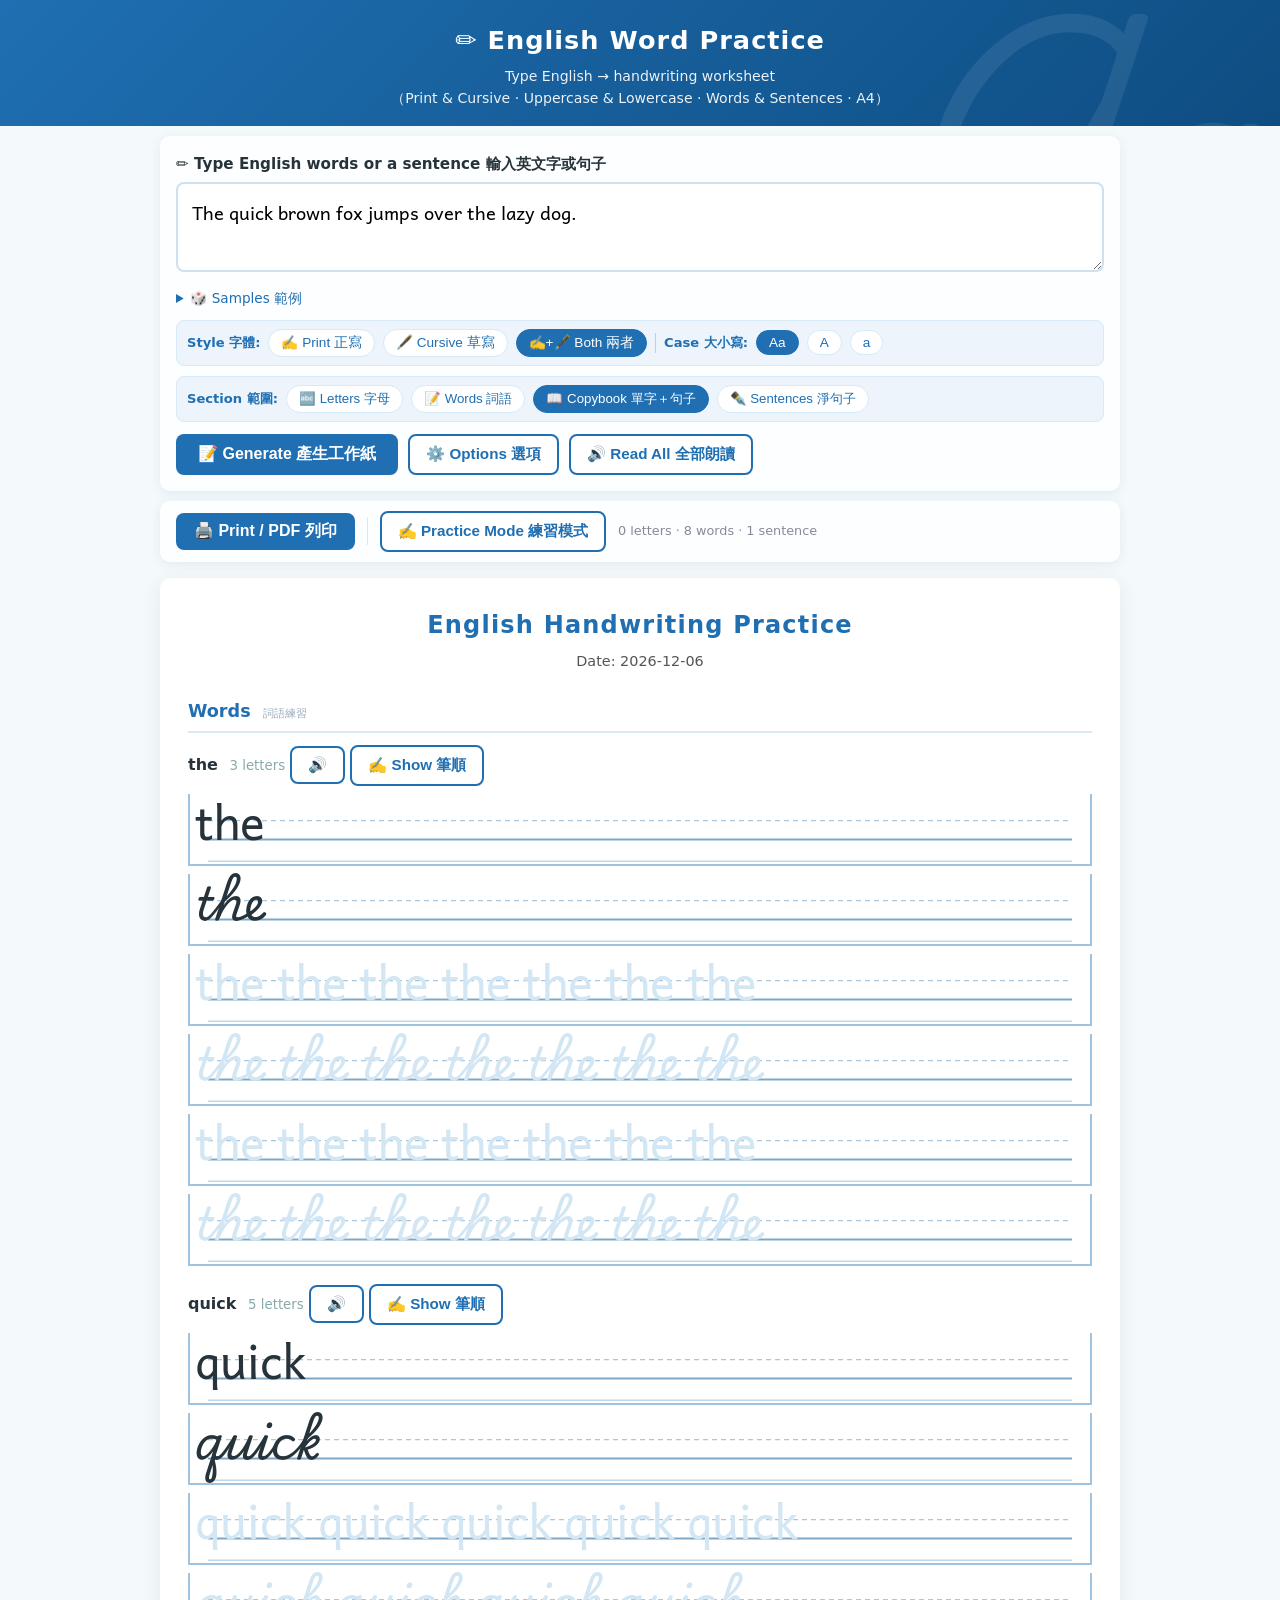
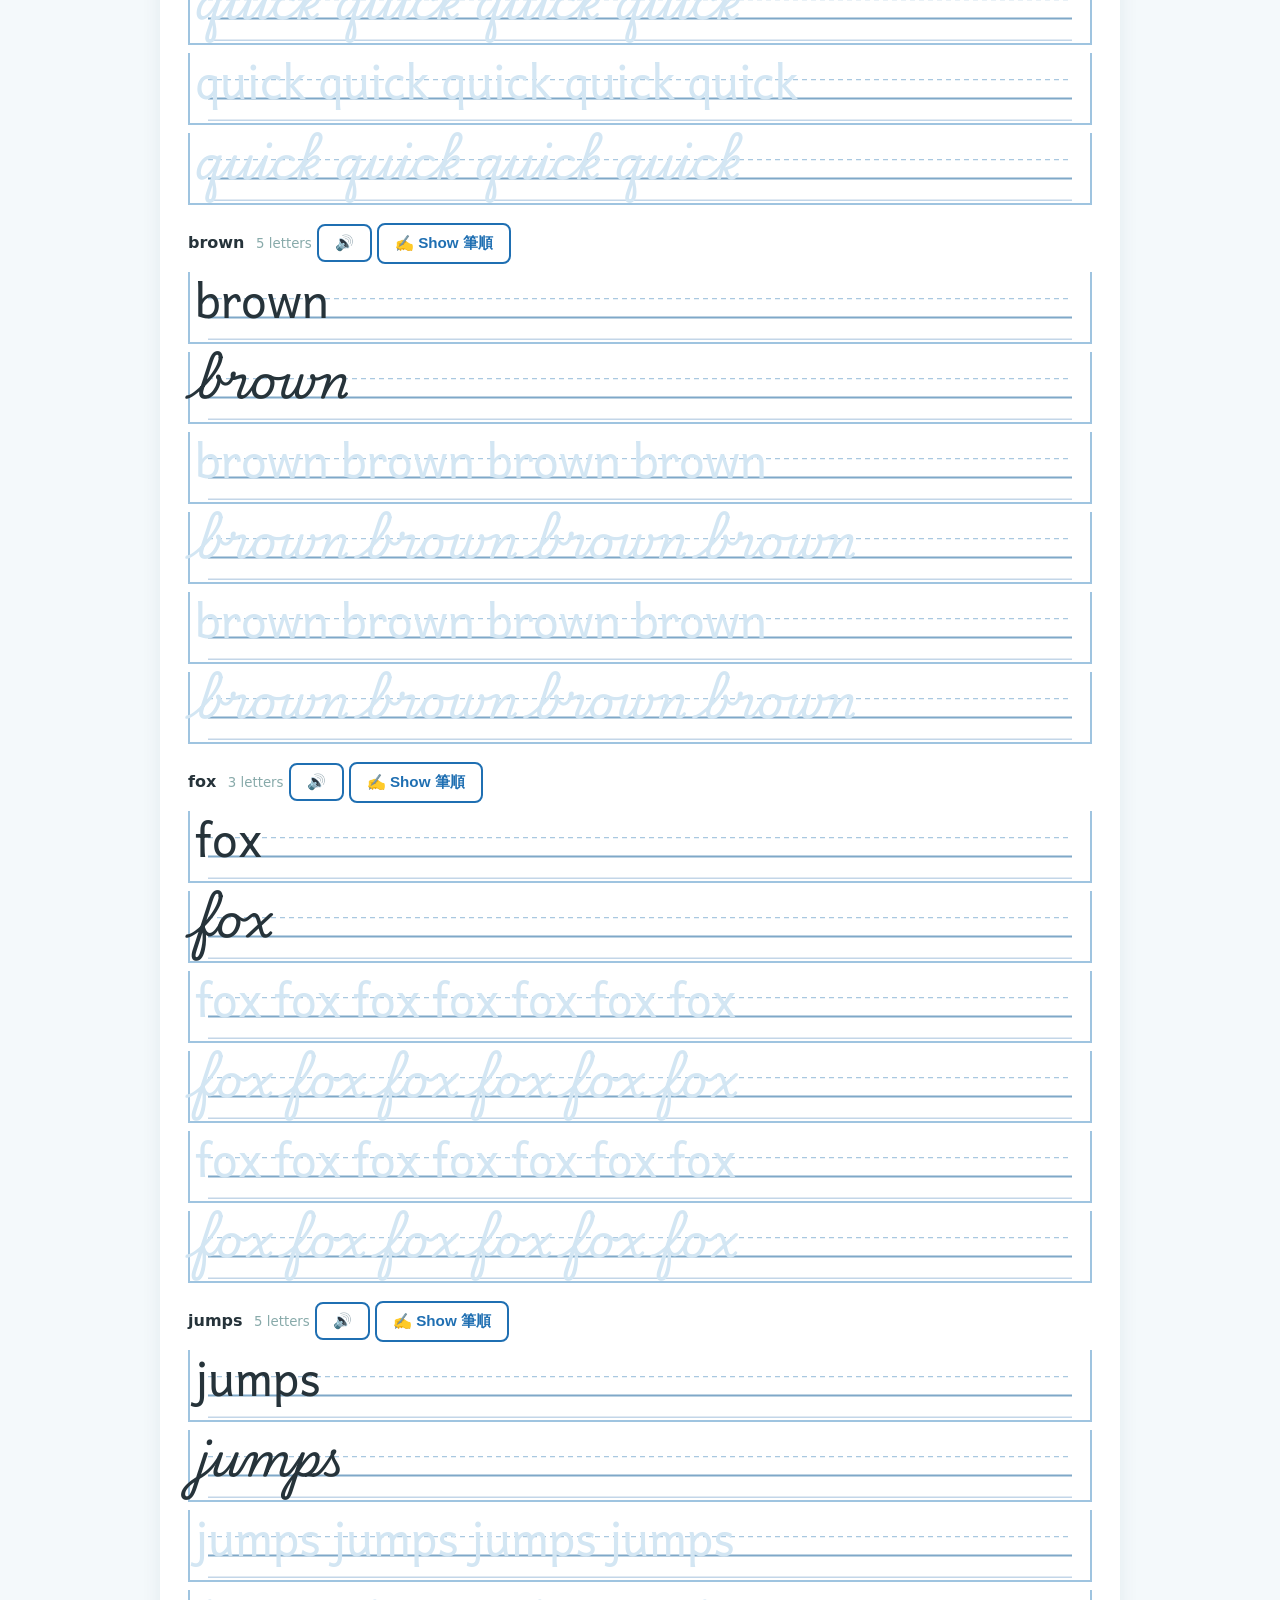
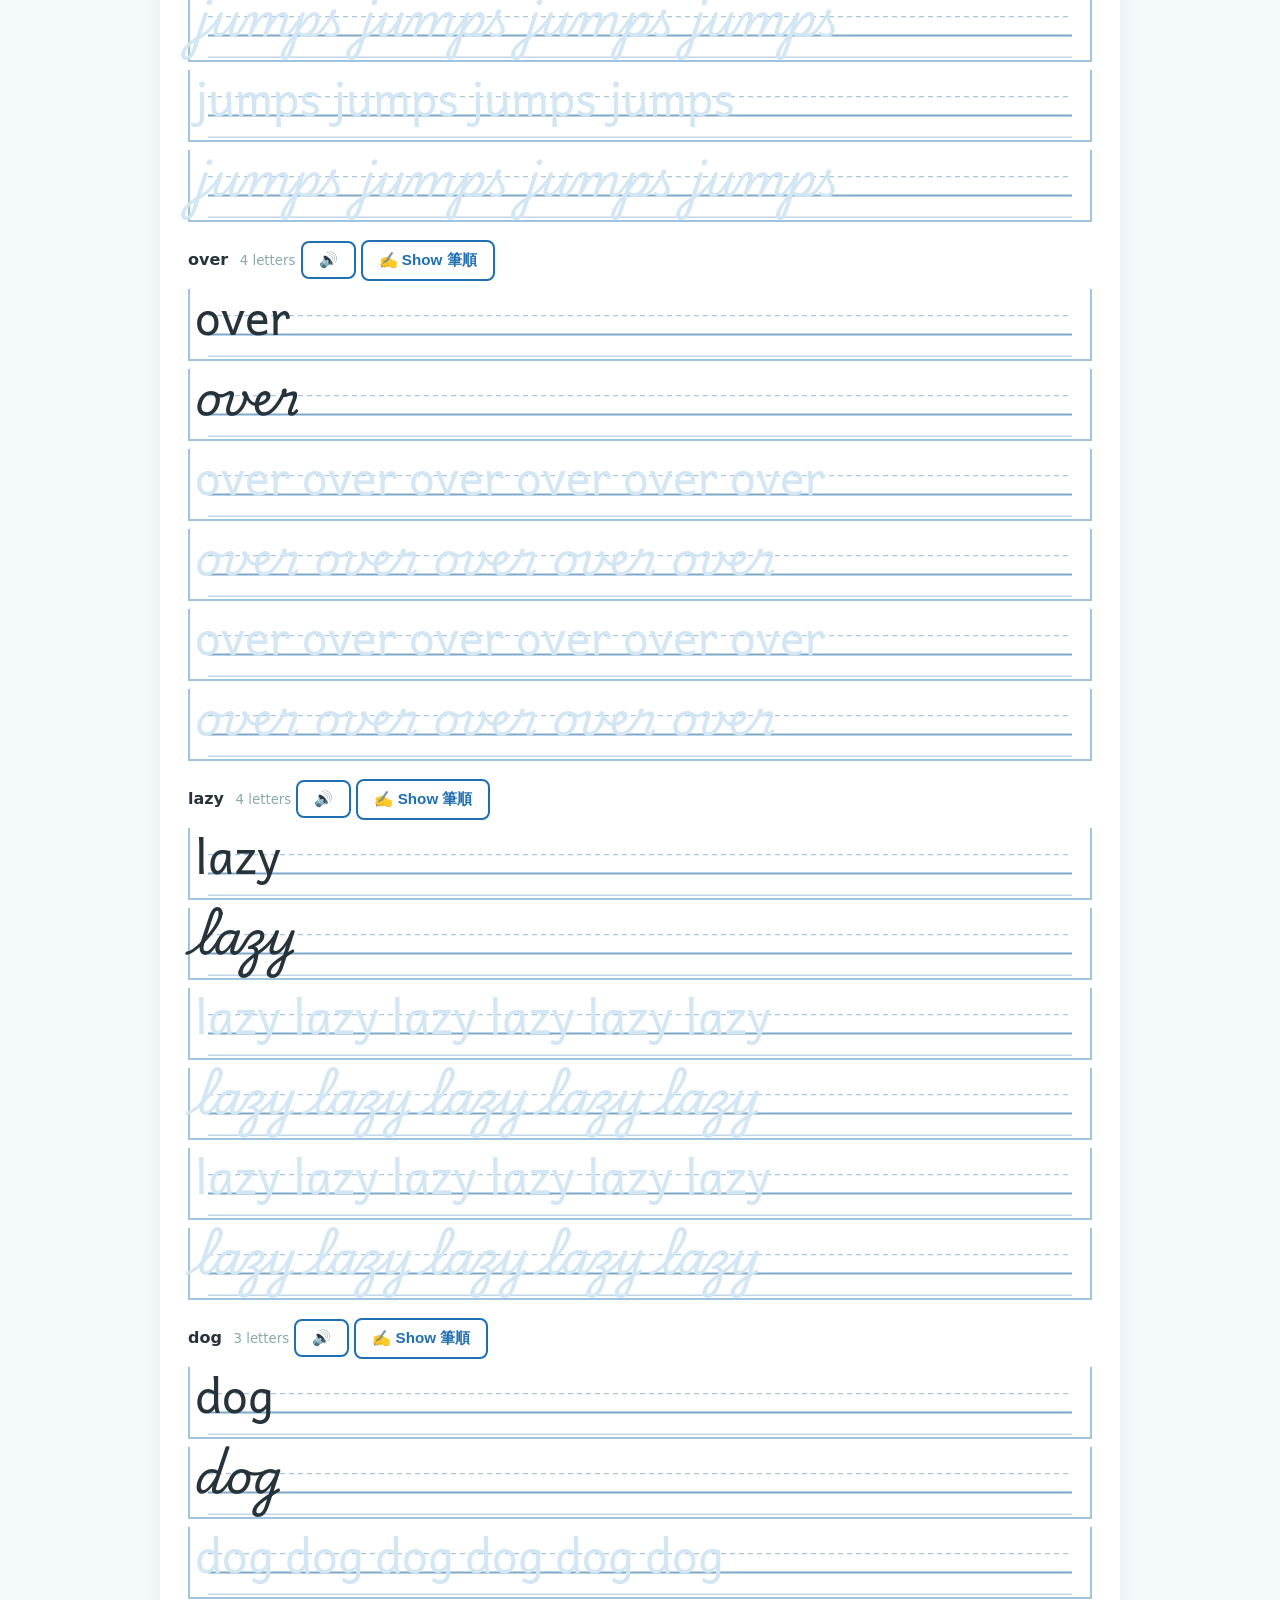
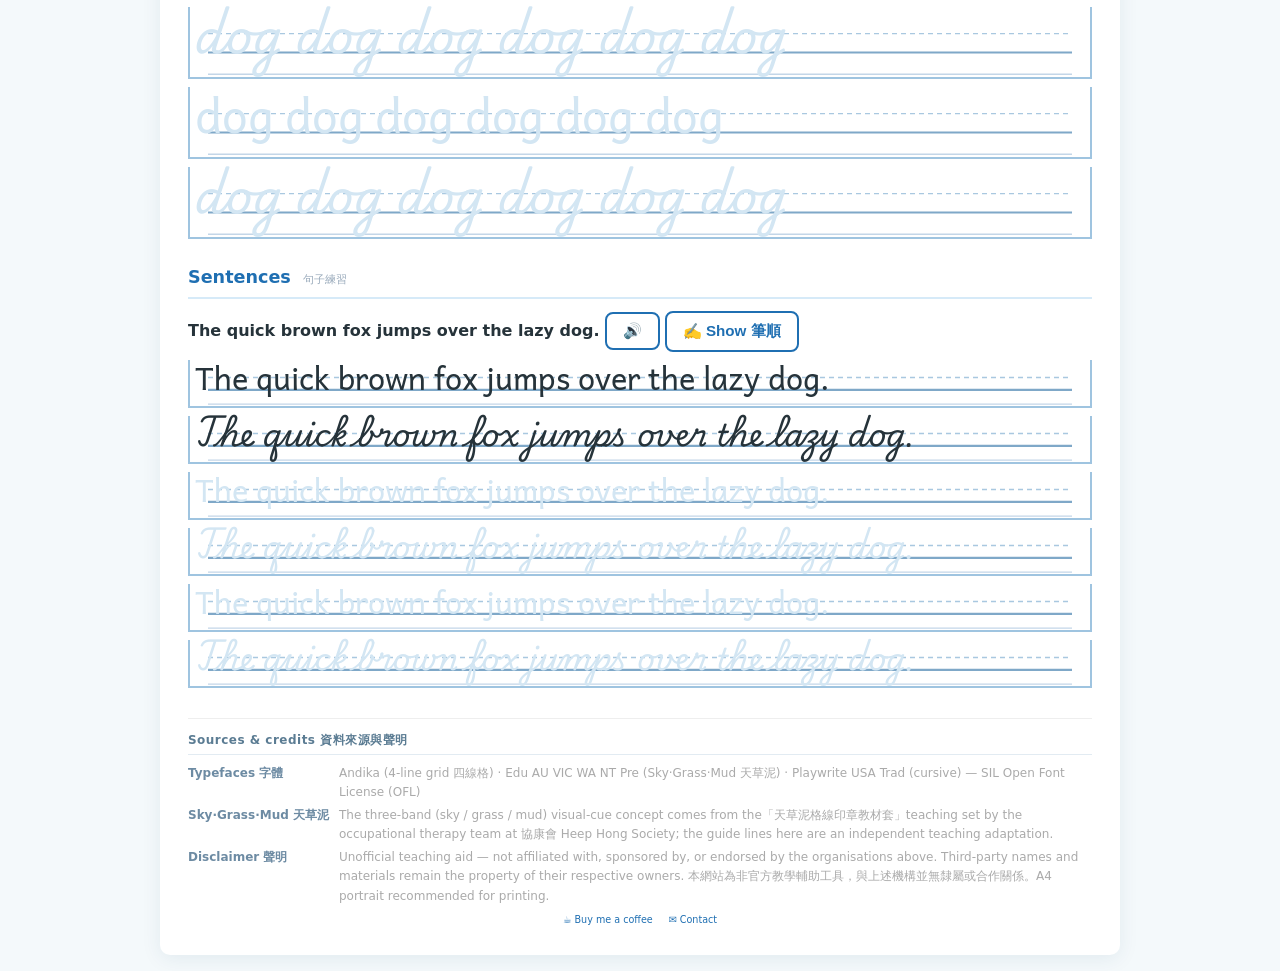
==== commit d6924797: "fix: revert wrap default to print (screen broke print layout)" ====
--- a/index.html
+++ b/index.html
@@ -237,7 +237,8 @@
   inset: 0;
   display: flex;
   align-items: flex-end;
-  justify-content: center;
+  justify-content: flex-start;
+  padding-left: calc(var(--cell-practice, 96px) * 0.05);
   bottom: var(--glyph-bottom, 15%);
   line-height: 1;
   z-index: 3;
@@ -362,10 +363,11 @@
 }
 .word-line .glyph-layer {
   position: absolute; inset: 0; display: flex; align-items: flex-end;
-  justify-content: center;
+  justify-content: flex-start;
   /* bottom set per-font via span margin; layer itself sits at 0 */
   bottom: 0;
   line-height: 1; z-index: 3;
+  padding-left: calc(var(--cell-practice, 96px) * 0.05);
 }
 .word-line .glyph-layer span {
   display: inline-block; line-height: 1;
@@ -1392,6 +1394,29 @@
 const BS = String.fromCharCode(92), APOS = String.fromCharCode(39);
 function jsArg(s) { return String(s).replace(/'/g, BS + APOS); }
 
+// 量度一組字（用實際字體同字級）嘅像素闊度 —— 用於「短詞同一行重複」判斷
+function measureWidth(text, fonts) {
+  const ctx = document.createElement('canvas').getContext('2d');
+  let maxW = 0;
+  fonts.forEach(fo => {
+    ctx.font = fo.px + 'px ' + fo.f;
+    const cap = (typeof CAONI_ACTIVE !== 'undefined' && CAONI_ACTIVE && fo.f === (typeof CAONI_PRINT_FAM !== 'undefined' ? CAONI_PRINT_FAM : '')) ? (typeof CAONI_CAP !== 'undefined' ? CAONI_CAP : 1) : 1;
+    const tSc = (typeof CAONI_ACTIVE !== 'undefined' && CAONI_ACTIVE && fo.f === (typeof CAONI_PRINT_FAM !== 'undefined' ? CAONI_PRINT_FAM : '')) ? (typeof CAONI_T !== 'undefined' ? CAONI_T : 1) : 1;
+    if (cap === 1 && tSc === 1) {
+      maxW = Math.max(maxW, ctx.measureText(text).width);
+    } else {
+      let w = 0;
+      for (const ch of text) {
+        const mult = (ch >= 'A' && ch <= 'Z') ? cap : (ch === 't' ? tSc : 1);
+        ctx.font = (mult === 1 ? fo.px : fo.px * mult) + 'px ' + fo.f;
+        w += ctx.measureText(ch).width;
+      }
+      maxW = Math.max(maxW, w);
+    }
+  });
+  return maxW;
+}
+
 // 每個 section 一個 builder —— 原本 renderWorksheet 175 行包辦四個 section（Long Method + Divergent Change）。
 // ctx = { accent, styles, families, showUpper, showLower }
 function letterSectionHtml(o, ctx) {
@@ -1459,12 +1484,26 @@
       `${glyphSpansHtml(ch, st, 'demo-glyph')}</div></div>`;
   }));
 
-  // 練習行 — 循環 style × chunk
+  // 練習行 — 循環 style × chunk；短詞（寬度遠細於行容量）自動重複填滿整行
   const pairs = [];
   ctx.styles.forEach(st => chunks.forEach(ch => pairs.push({ st, ch })));
+  const capPx = lineFitCapacity();
+  // 重複次數計算：一行除咗示範外，練習行將短詞重複 N 次（間距 = 1.2 個字級）
+  const repeatCount = (w) => {
+    if (w <= 0) return 1;
+    const gap = base * (CAONI_ACTIVE ? Math.max(0.5, caoniGeo('print').fs / 100 * 0.5) : 0.5);
+    return Math.max(1, Math.floor((capPx + gap) / (w + gap)));
+  };
   for (let r = 0; r < o.practice; r++) {
     const pr = pairs[r % pairs.length];
-    html += practiceCellHtml(pr.ch, pr.st, { wrapStyle, layerCls: cfg.layerCls, layerStyle, guide: o.guide, slice: r % 3 });
+    const prFonts = fonts.filter((_, i) => ctx.styles[i] === pr.st);
+    const w = measureWidth(pr.ch, prFonts);
+    let t = pr.ch;
+    if (w > 0 && !cfg.isSentence) {
+      const n = repeatCount(w);
+      if (n > 1) t = Array(n).fill(pr.ch).join('  ');   // 兩個空格做間距
+    }
+    html += practiceCellHtml(t, pr.st, { wrapStyle, layerCls: cfg.layerCls, layerStyle, guide: o.guide, slice: r % 3 });
   }
   return html + `</div>`;
 }
@@ -1483,7 +1522,7 @@
   let html = `<div class="ws-section-title">Sentences <span class="en-hint">句子練習</span></div>`;
   currentSentences.forEach(s => {
     html += lineBlockHtml(o, ctx, {
-      text: s, blockCls: 'sentence-block', fontScale: 0.5,
+      text: s, blockCls: 'sentence-block', fontScale: 0.5, isSentence: true,
       wrapStyle: 'height:calc(var(--cell-practice) * 0.5);',
       layerCls: 'sentence-glyph', layerStyle: 'bottom:0;'
     });
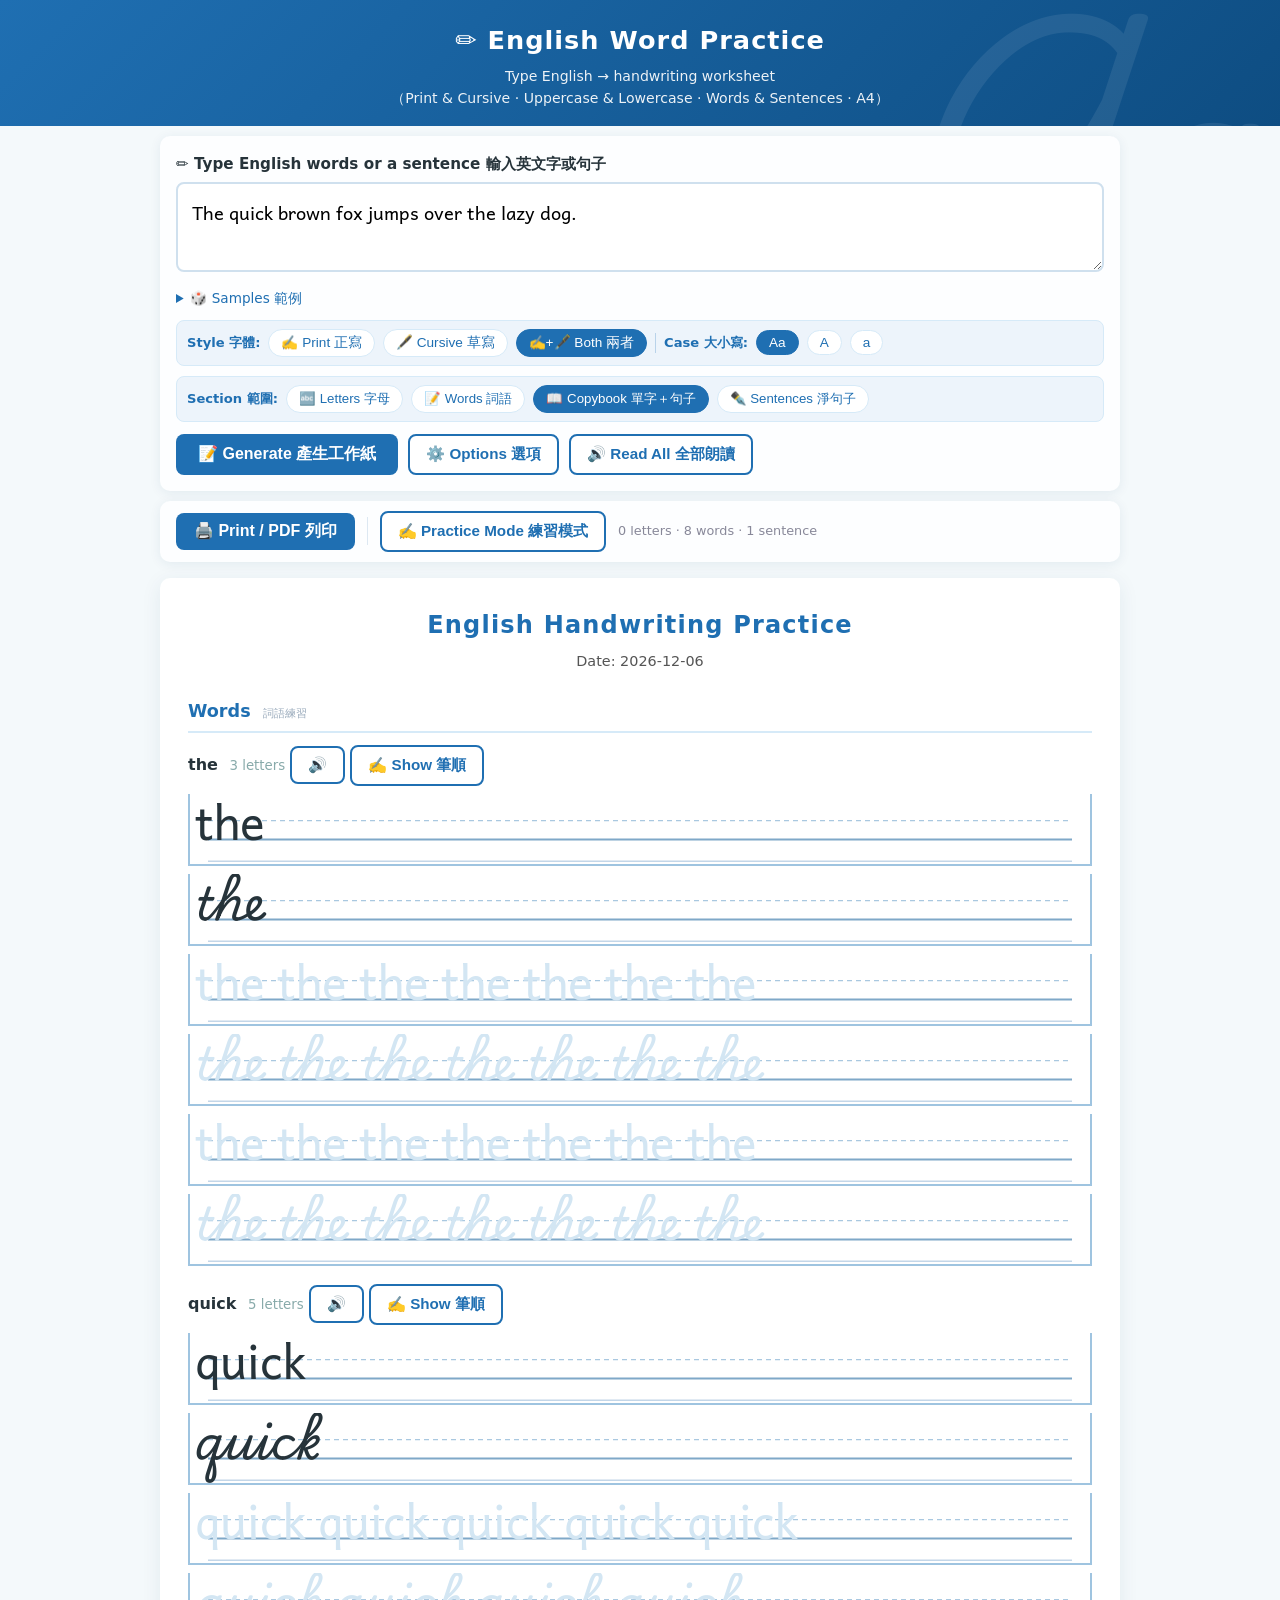
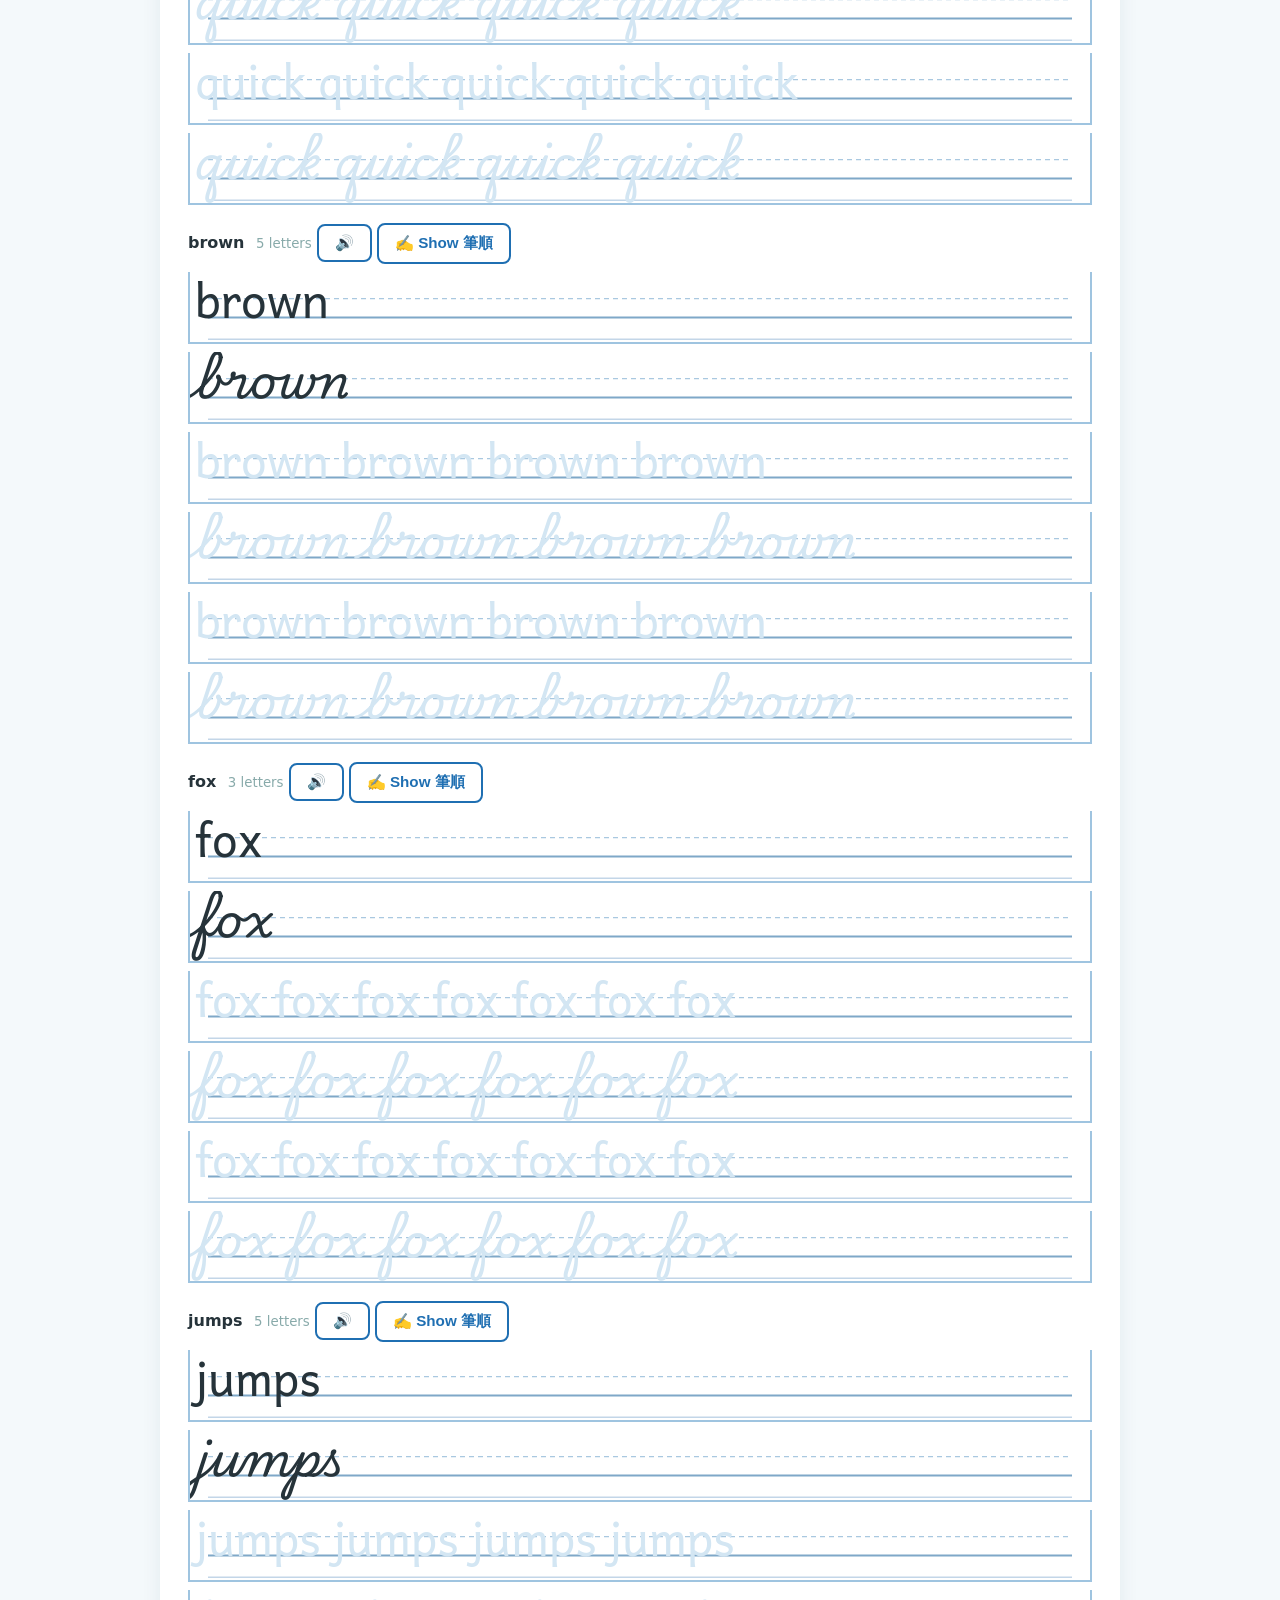
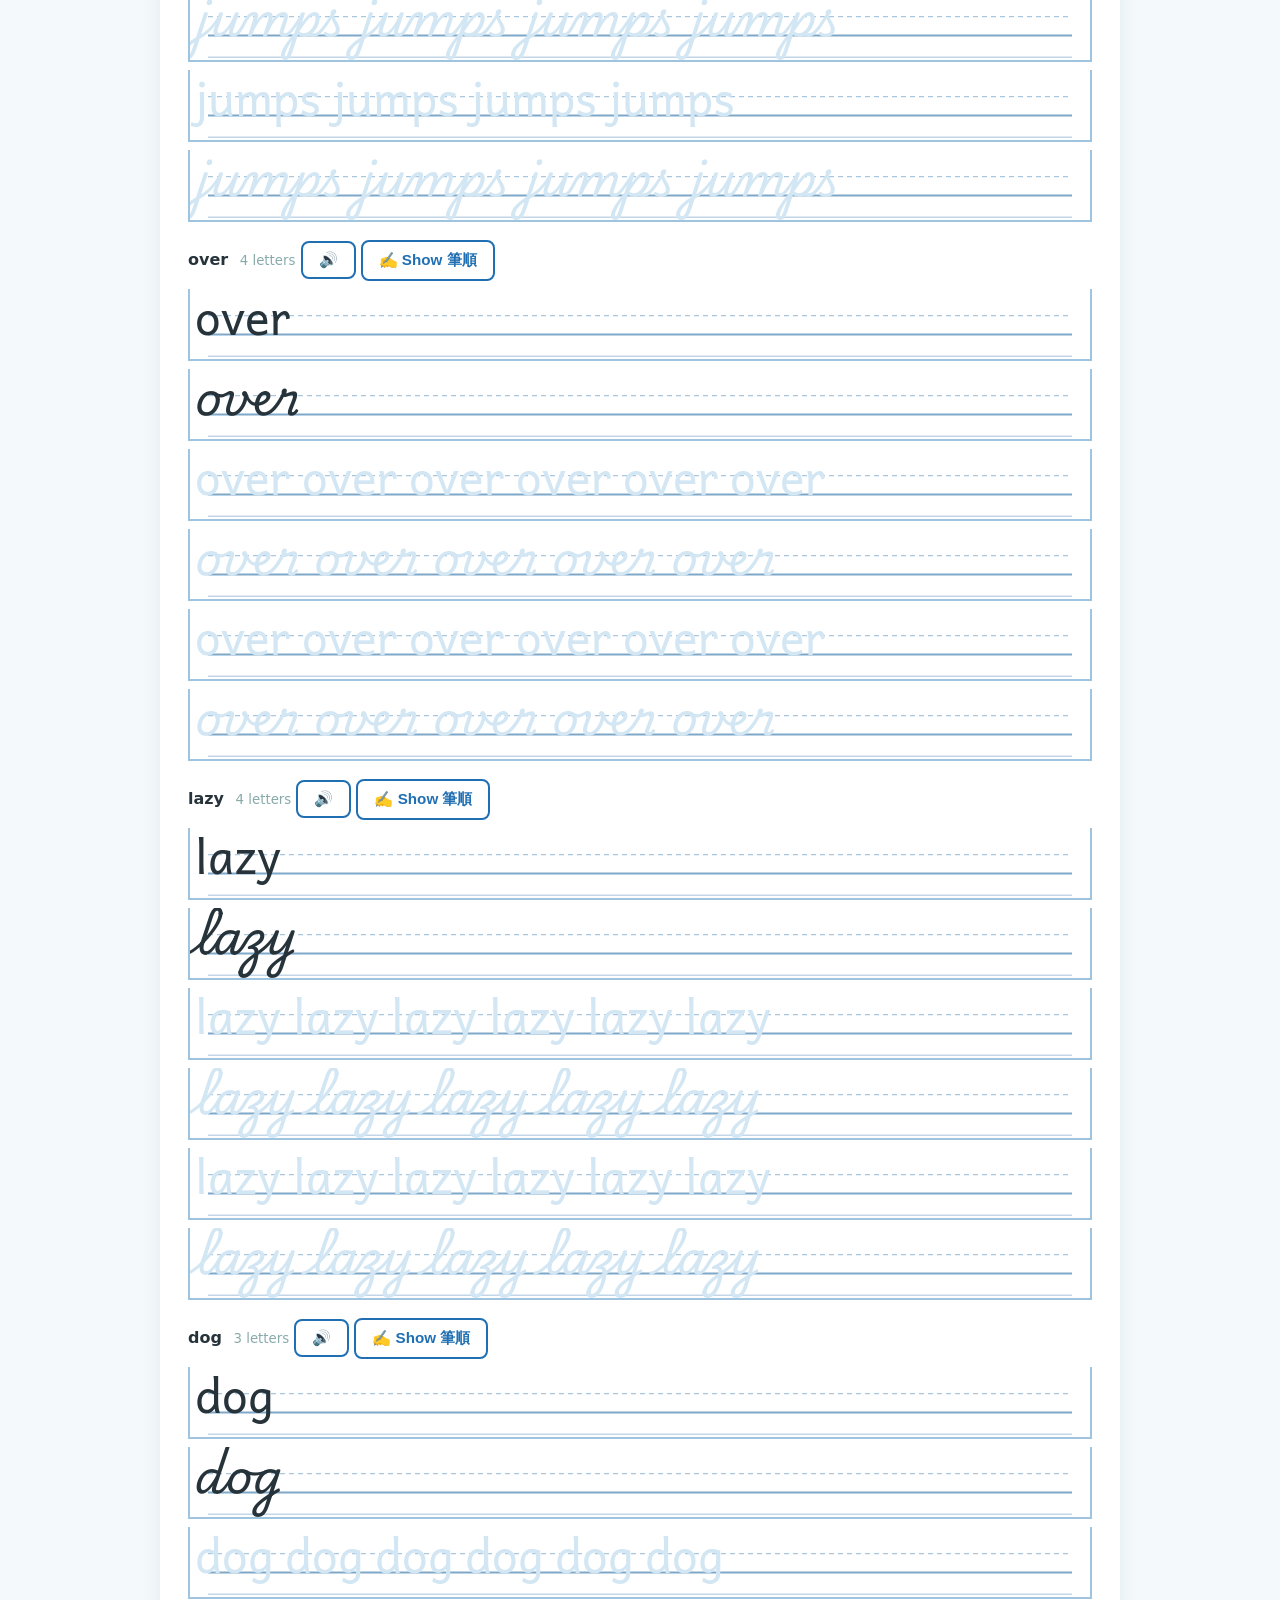
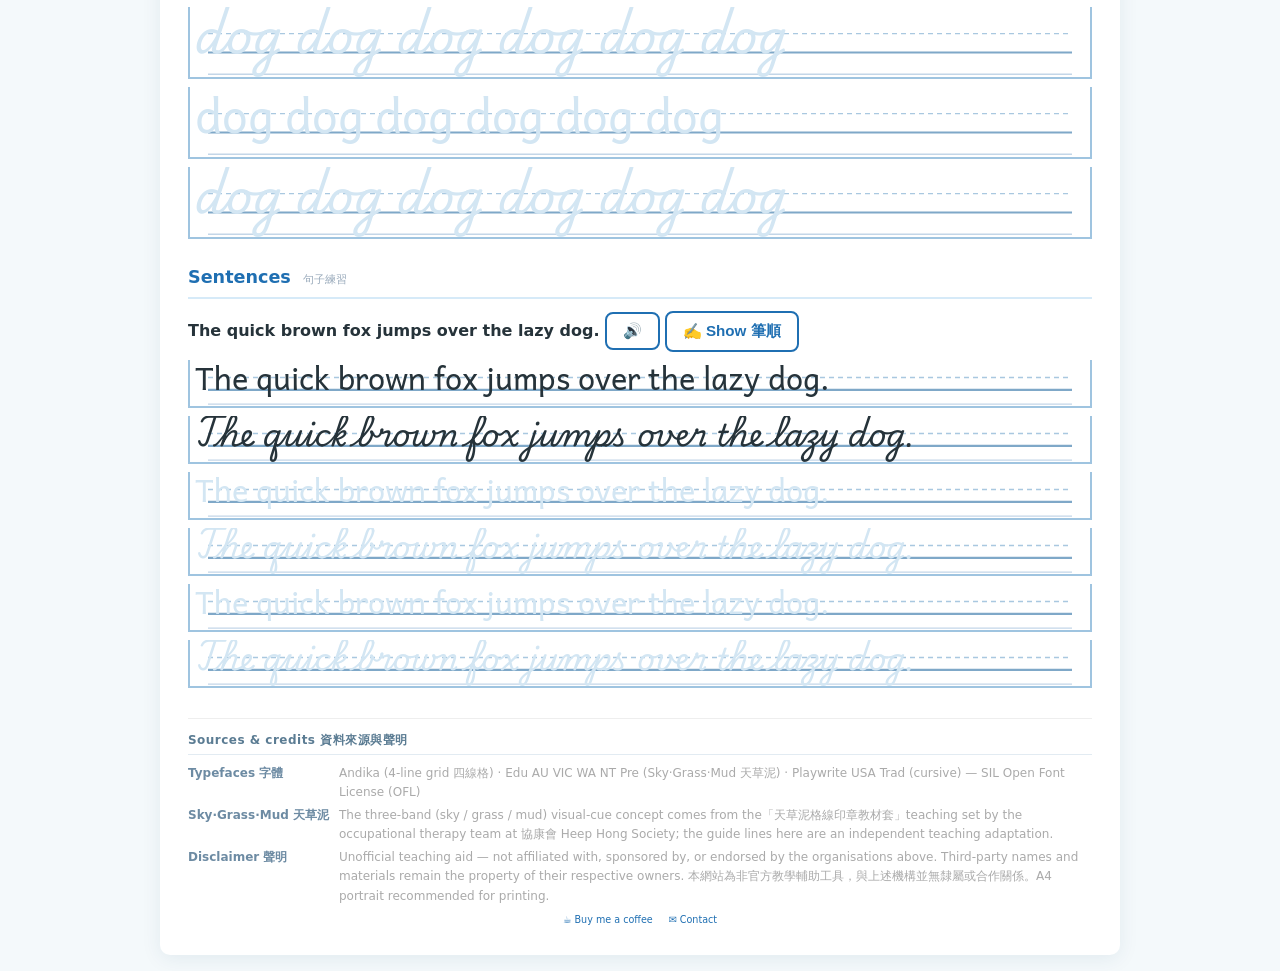
==== commit 78ff8732: "fix: line capacity now print-based (A4 703px), not screen-width limited — sentences no longer split " ====
--- a/index.html
+++ b/index.html
@@ -360,6 +360,10 @@
   margin: 8px 0;
   border: 2px solid var(--blue-grid);
   border-top: none;
+  /* 拆行容量以列印版面（A4 703px）為準 → 窄螢幕預覽可能比行寬長。
+     允許橫向捲動，列印不受影響（@media print 會還原 overflow）。 */
+  overflow-x: auto;
+  overflow-y: hidden;
 }
 .word-line .glyph-layer {
   position: absolute; inset: 0; display: flex; align-items: flex-end;
@@ -492,6 +496,8 @@
   }
   .letter-card { break-inside: avoid; page-break-inside: avoid; }
   .word-block { break-inside: avoid; page-break-inside: avoid; }
+  /* 列印時還原橫向捲動（螢幕預覽用嘅 overflow-x 唔應該出現在紙上） */
+  .word-line { overflow: visible !important; }
   .practice-row[data-perrow] .practice-cell {
     flex: 0 0 var(--cell-practice) !important;
     width: var(--cell-practice) !important;
@@ -1328,17 +1334,17 @@
 function lineFitCapacity() {
   const el = document.getElementById('wsContent');
   const inner = Math.max(160, (el && el.clientWidth ? el.clientWidth : 904) - 8);   // .word-line 有 2px 邊框
-  // ⚠️ 唔可以再用寫死嘅 ×0.88：佢只在「螢幕 96px 格 + 印刷 2.2cm 格」嗰個組合啱。
-  //    用戶改大「印刷格大小」就會印出界（隱藏 bug），改細就白白蝕 10% 闊度。
-  //    正確做法：把螢幕同列印換算成同一把尺（每行放幾多字），取較嚴嘅一個：
-  //      螢幕每行字數 = inner / 螢幕字級；列印每行字數 = 703px / 列印字級
-  //    字級 ∝ 格大小（兩邊都係「格 × 0.64 × fontScale × 天草泥倍數」，倍數相同會約掉）
-  //    → 只需比較格大小。
-  if (currentOptions && currentOptions.wrap === 'screen') return Math.round(inner);   // 螢幕優先（列印可能超邊界）
+  // ⚠️⚠️ 拆行容量必須以「列印版面」為準，唔可以用螢幕闊度做上限。
+  //    工作紙係為 A4 列印而設：紙內寬 703px，字級亦按同一比例（格 × 0.64 × fontScale）
+  //    縮細。若用螢幕闊度做上限（尤其手機 360–430px），系統會以為一行放唔落整句而
+  //    過度拆行 —— 但列印出嚟明明一行放得落（用戶實測："The quick brown fox jumps
+  //    over the lazy dog." 被拆成 3 段，右邊留 50–70% 空白）。
+  //    所以容量固定 = 列印可用闊度換算成「螢幕字級像素」＝ PRINT_INNER_PX × sizePx / printPx。
+  //    （md: 703 × 96 / 83 ≈ 813px；與螢幕 904px 相比只差 ~10%，螢幕上幾乎不溢出。）
+  //    窄螢幕若真的有溢出，CSS 已讓 .word-line 可橫向捲動，列印不受影響。
   const sizePx = SIZE_PX[(currentOptions || {}).size] || 96;
   const printPx = printCellPx(currentOptions);
-  const ratio = Math.min(1, (PRINT_INNER_PX * sizePx) / (inner * printPx));
-  return Math.max(160, Math.round(inner * ratio));
+  return Math.max(160, Math.round(PRINT_INNER_PX * sizePx / printPx));
 }
 
 function splitToFitLine(text, fonts, maxPx) {
@@ -1465,7 +1471,14 @@
     f: ctx.families[i],
     px: base * (CAONI_ACTIVE ? caoniGeo(st).fs / 100 : 0.64) * cfg.fontScale
   }));
-  const chunks = splitToFitLine(cfg.text, fonts, lineFitCapacity());
+  // ⚠️ 拆行必須逐 style 獨立量度：print（Andika）同 cursive（Playwrite）闊度差好遠，
+  //    一齊量度取最闊會令句子按 cursive 拆行 → 每行（尤其 print）只佔 ~70% 留大量空白。
+  //    每個 style 用自己嘅字體同字級拆，兩者各自填滿行寬。
+  const capPx = lineFitCapacity();
+  const chunksByStyle = {};
+  ctx.styles.forEach((st, i) => {
+    chunksByStyle[st] = splitToFitLine(cfg.text, [fonts[i]], capPx);
+  });
   const wrapStyle = cfg.wrapStyle || '';
   const layerCls = cfg.layerCls ? ' ' + cfg.layerCls : '';
   const layerStyle = cfg.layerStyle || '';
@@ -1477,17 +1490,16 @@
   html += ` <button class="btn-ghost" onclick="showStrokes('${arg}')">✍️ Show 筆順</button>`;
   html += `</div>`;
 
-  // 示範行（每 style × 每 chunk 一行）
-  ctx.styles.forEach(st => chunks.forEach(ch => {
+  // 示範行（每 style × 該 style 嘅 chunk 一行）
+  ctx.styles.forEach(st => chunksByStyle[st].forEach(ch => {
     html += `<div class="word-line"${wrapStyle ? ` style="${wrapStyle}"` : ''}>${guideSvg(undefined, st)}` +
       `<div class="glyph-layer${layerCls}"${layerStyle ? ` style="${layerStyle}"` : ''}>` +
       `${glyphSpansHtml(ch, st, 'demo-glyph')}</div></div>`;
   }));
 
-  // 練習行 — 循環 style × chunk；短詞（寬度遠細於行容量）自動重複填滿整行
+  // 練習行 — 循環 style × 該 style 嘅 chunk；短詞（寬度遠細於行容量）自動重複填滿整行
   const pairs = [];
-  ctx.styles.forEach(st => chunks.forEach(ch => pairs.push({ st, ch })));
-  const capPx = lineFitCapacity();
+  ctx.styles.forEach(st => chunksByStyle[st].forEach(ch => pairs.push({ st, ch })));
   // 重複次數計算：一行除咗示範外，練習行將短詞重複 N 次（間距 = 1.2 個字級）
   const repeatCount = (w) => {
     if (w <= 0) return 1;
@@ -1499,7 +1511,7 @@
     const prFonts = fonts.filter((_, i) => ctx.styles[i] === pr.st);
     const w = measureWidth(pr.ch, prFonts);
     let t = pr.ch;
-    if (w > 0 && !cfg.isSentence) {
+    if (w > 0) {
       const n = repeatCount(w);
       if (n > 1) t = Array(n).fill(pr.ch).join('  ');   // 兩個空格做間距
     }
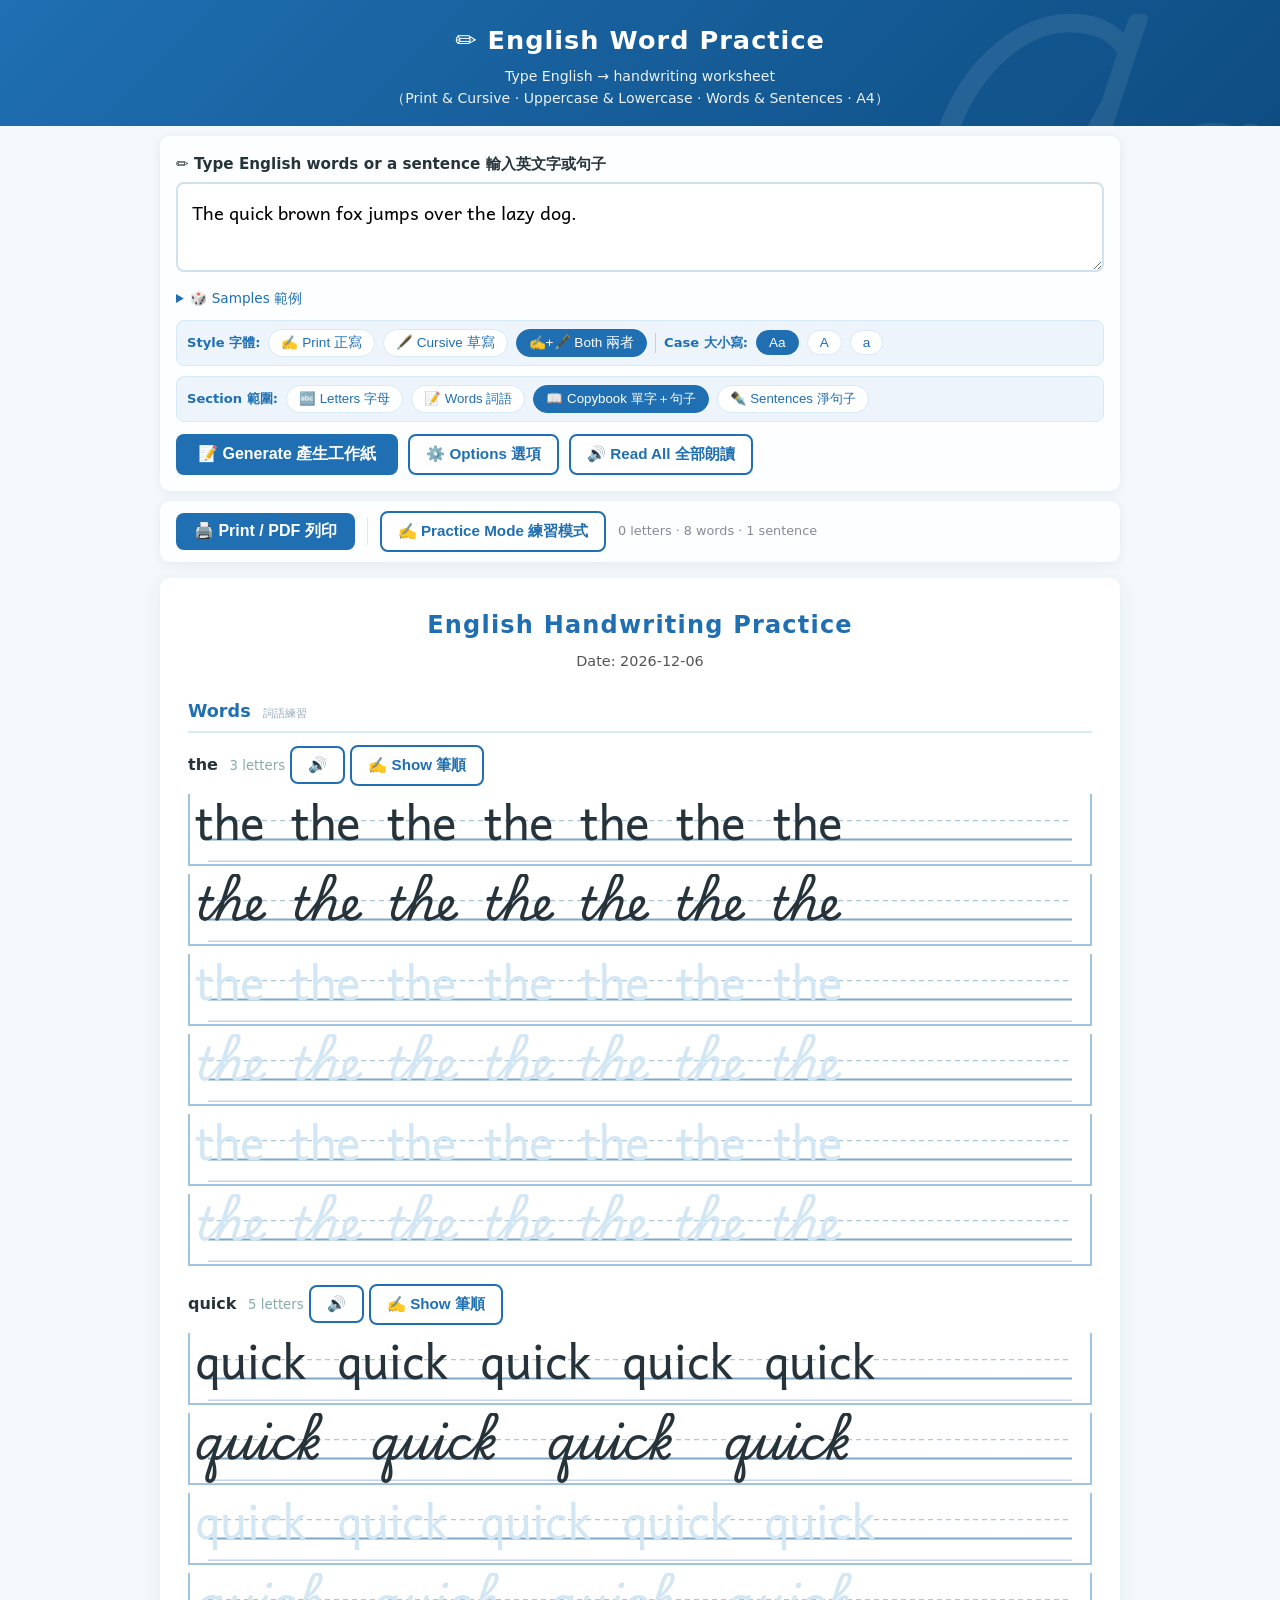
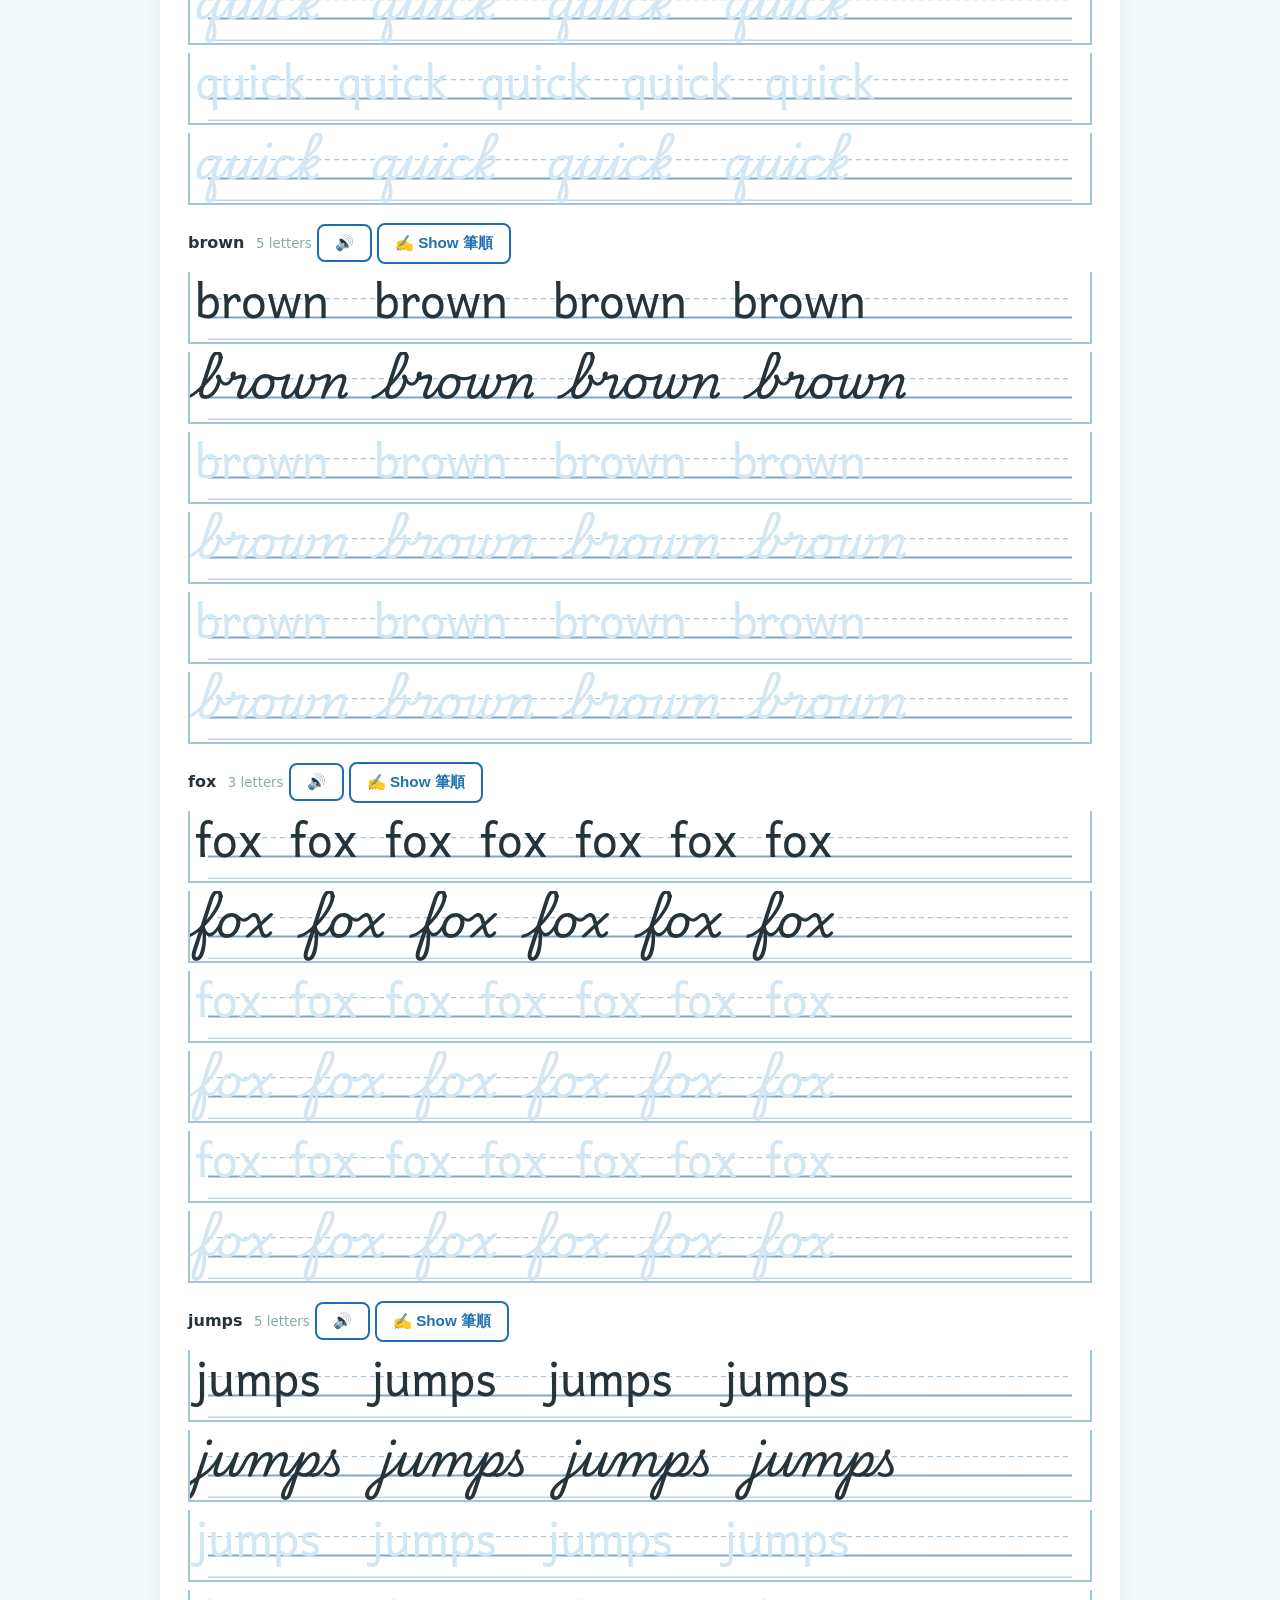
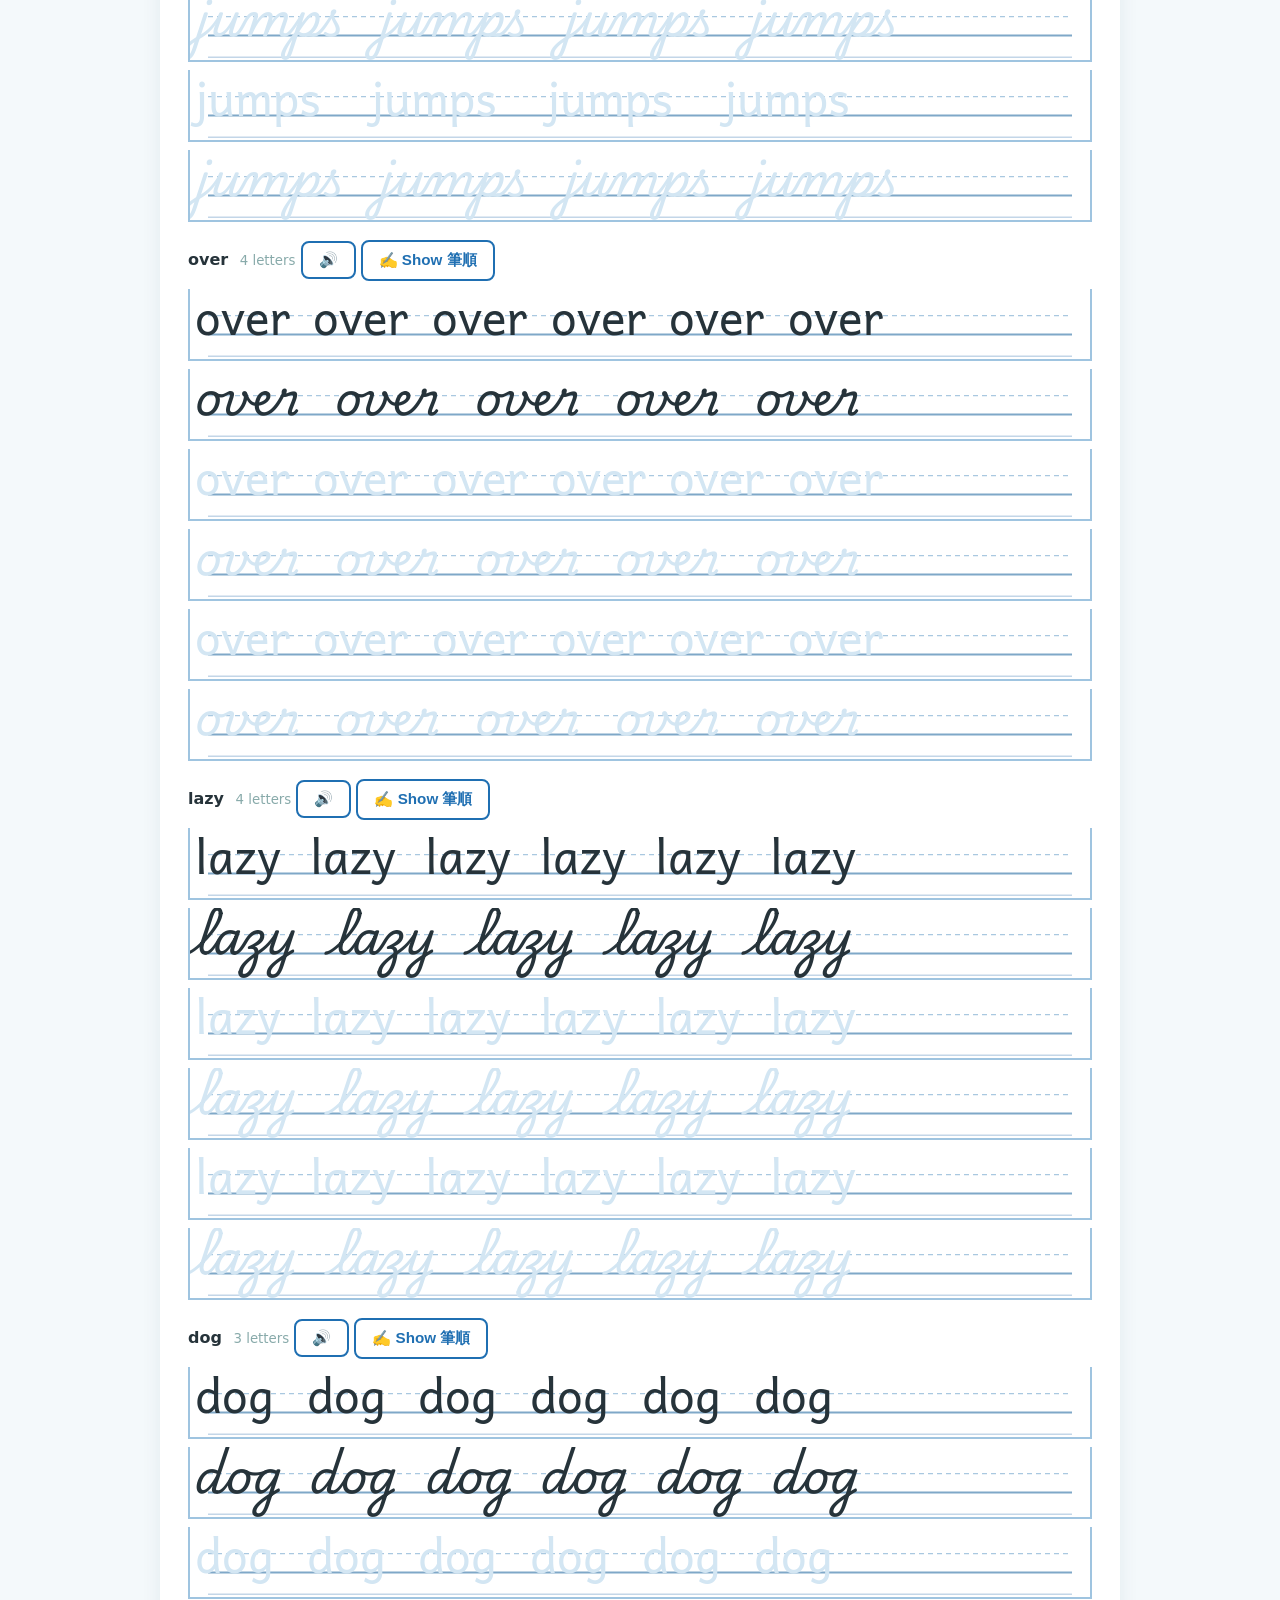
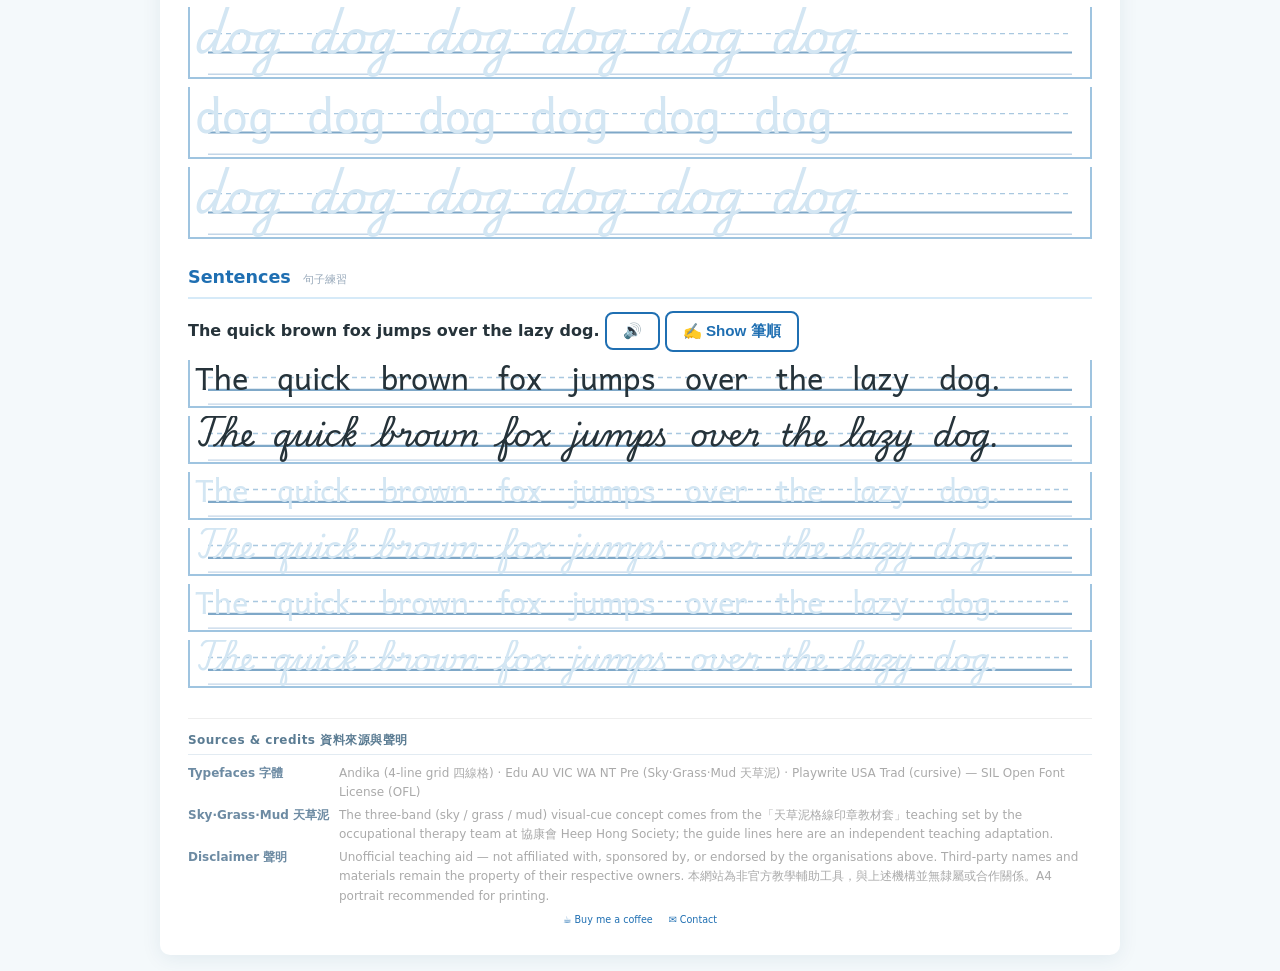
==== commit 087839c4: "feat: sentence/word lines auto-widen spacing to fill the row (one line, print-first) User: classic p" ====
--- a/index.html
+++ b/index.html
@@ -1344,7 +1344,12 @@
   //    窄螢幕若真的有溢出，CSS 已讓 .word-line 可橫向捲動，列印不受影響。
   const sizePx = SIZE_PX[(currentOptions || {}).size] || 96;
   const printPx = printCellPx(currentOptions);
-  return Math.max(160, Math.round(PRINT_INNER_PX * sizePx / printPx));
+  const printCap = Math.max(160, Math.round(PRINT_INNER_PX * sizePx / printPx));
+  // ⚠️ 「螢幕優先」分支唔可以低過列印容量：手機螢幕只有 360–430px，
+  //    若直接返回 inner（螢幕闊度），短句會被拆成 3 段（用戶實測報告）。
+  //    只有螢幕比列印容量更闊（桌面）時，screen 模式才真正放寬。
+  if ((currentOptions || {}).wrap === 'screen') return Math.max(printCap, inner);
+  return printCap;   // 預設：以列印為依歸
 }
 
 function splitToFitLine(text, fonts, maxPx) {
@@ -1484,6 +1489,34 @@
   const layerStyle = cfg.layerStyle || '';
   const arg = jsArg(cfg.text);
 
+  // 單份 chunk 用「字距」加闊填滿一行（重複嘅短詞已經填滿，只需微調）
+  // 用戶要求：「The quick brown fox…」這類經典例子，字距適當加闊點，同時保持一行展示。
+  // ⚠️ 只改水平字距 —— 對基線/四線格零影響（垂直佈局完全不變）。
+  const spaced = (st, ch) => {
+    const prFonts = fonts.filter((_, i) => ctx.styles[i] === st);
+    const w0 = measureWidth(ch, prFonts);
+    const text = (w0 > 0 && repeatCount(w0) > 1) ? Array(repeatCount(w0)).fill(ch).join('  ') : ch;
+    const w = measureWidth(text, prFonts);
+    const fontPx = (prFonts[0] && prFonts[0].px) || base;
+    // 填充目標 = min(列印容量, 螢幕容器內寬)：列印優先，但唔可以撐爆螢幕
+    // （size=lg + 印刷格 2.2cm 時列印容量 1082px > 螢幕 896px，直接填會溢出 170px）
+    const wsEl = document.getElementById('wsContent');
+    const screenCap = Math.max(160, (wsEl && wsEl.clientWidth ? wsEl.clientWidth : 904) - 8);
+    const target = Math.min(capPx, screenCap);
+    const slack = target - w - 6;                      // −6px 安全邊際（列印換算後仍在邊界內）
+    let ws = 0, ls = 0;
+    if (slack > 1 && w > 0) {
+      const nsp = (text.match(/ /g) || []).length;
+      // 有空格 → 加詞距（每次最多 +1.2 字級）；無空格單詞 → 加字距（每次最多 +0.3 字級）
+      if (nsp) ws = Math.min(slack / nsp, fontPx * 1.2);
+      else ls = Math.min(slack / Math.max(1, text.length - 1), fontPx * 0.3);
+    }
+    return { text, ws: ws > 0.5 ? ws : 0, ls: ls > 0.3 ? ls : 0 };
+  };
+  const spacingCss = (L) => (L.ws ? `word-spacing:${L.ws.toFixed(2)}px;` : '') +
+                             (L.ls ? `letter-spacing:${L.ls.toFixed(2)}px;` : '');
+  const baseLayerStyle = cfg.layerStyle ? cfg.layerStyle.replace(/;?\s*$/, ';') : '';
+
   let html = `<div class="word-block${cfg.blockCls ? ' ' + cfg.blockCls : ''}">`;
   html += `<div class="word-info"><span class="word-name">${esc(cfg.text)}${cfg.note || ''}</span>`;
   html += ` <button class="btn-ghost" onclick="speak('${arg}','${ctx.accent}')">🔊</button>`;
@@ -1492,30 +1525,28 @@
 
   // 示範行（每 style × 該 style 嘅 chunk 一行）
   ctx.styles.forEach(st => chunksByStyle[st].forEach(ch => {
+    const L = spaced(st, ch);
     html += `<div class="word-line"${wrapStyle ? ` style="${wrapStyle}"` : ''}>${guideSvg(undefined, st)}` +
-      `<div class="glyph-layer${layerCls}"${layerStyle ? ` style="${layerStyle}"` : ''}>` +
-      `${glyphSpansHtml(ch, st, 'demo-glyph')}</div></div>`;
+      `<div class="glyph-layer${layerCls}" style="${baseLayerStyle}${spacingCss(L)}">` +
+      `${glyphSpansHtml(L.text, st, 'demo-glyph')}</div></div>`;
   }));
 
-  // 練習行 — 循環 style × 該 style 嘅 chunk；短詞（寬度遠細於行容量）自動重複填滿整行
+  // 練習行 — 循環 style × 該 style 嘅 chunk；短詞自動重複填滿，其餘加闊字距填滿
   const pairs = [];
   ctx.styles.forEach(st => chunksByStyle[st].forEach(ch => pairs.push({ st, ch })));
   // 重複次數計算：一行除咗示範外，練習行將短詞重複 N 次（間距 = 1.2 個字級）
-  const repeatCount = (w) => {
+  function repeatCount(w) {
     if (w <= 0) return 1;
     const gap = base * (CAONI_ACTIVE ? Math.max(0.5, caoniGeo('print').fs / 100 * 0.5) : 0.5);
     return Math.max(1, Math.floor((capPx + gap) / (w + gap)));
-  };
+  }
   for (let r = 0; r < o.practice; r++) {
     const pr = pairs[r % pairs.length];
-    const prFonts = fonts.filter((_, i) => ctx.styles[i] === pr.st);
-    const w = measureWidth(pr.ch, prFonts);
-    let t = pr.ch;
-    if (w > 0) {
-      const n = repeatCount(w);
-      if (n > 1) t = Array(n).fill(pr.ch).join('  ');   // 兩個空格做間距
-    }
-    html += practiceCellHtml(t, pr.st, { wrapStyle, layerCls: cfg.layerCls, layerStyle, guide: o.guide, slice: r % 3 });
+    const L = spaced(pr.st, pr.ch);
+    html += practiceCellHtml(L.text, pr.st, {
+      wrapStyle, layerCls: cfg.layerCls, layerStyle: baseLayerStyle + spacingCss(L),
+      guide: o.guide, slice: r % 3,
+    });
   }
   return html + `</div>`;
 }
